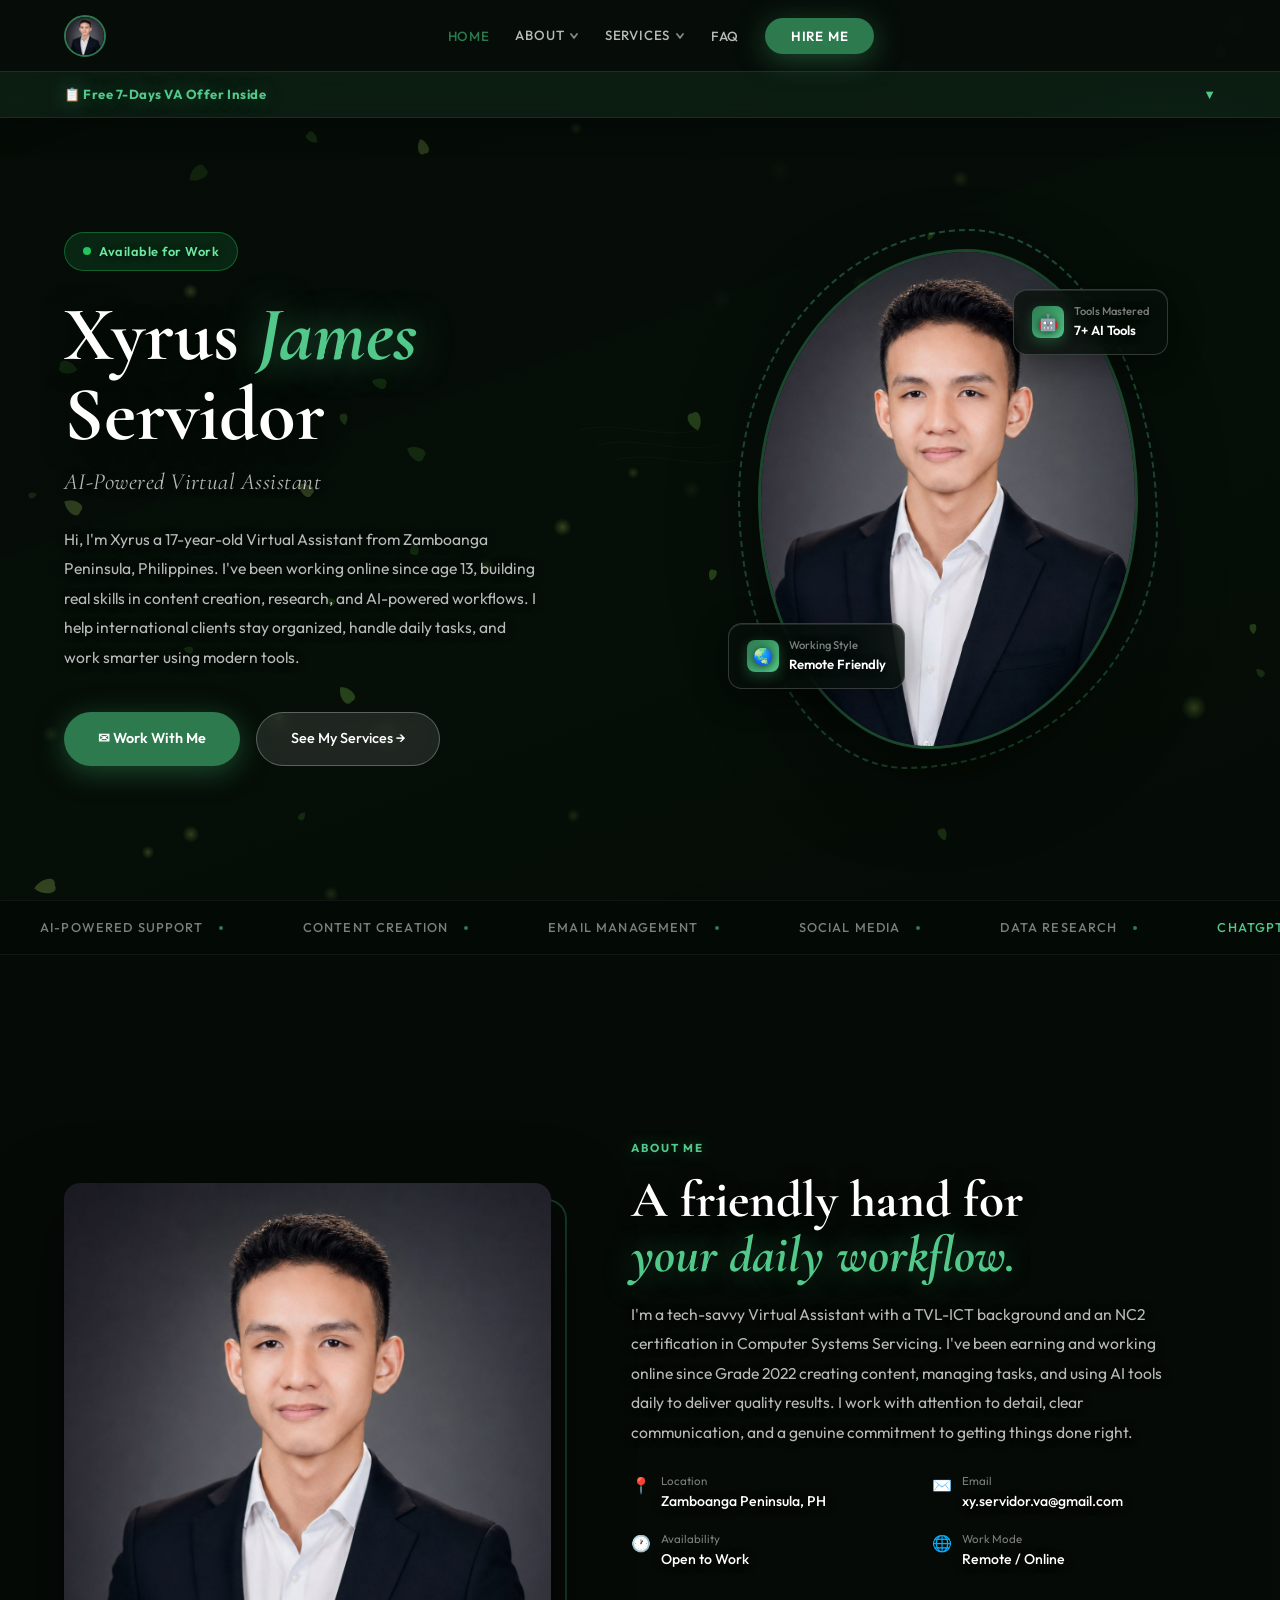
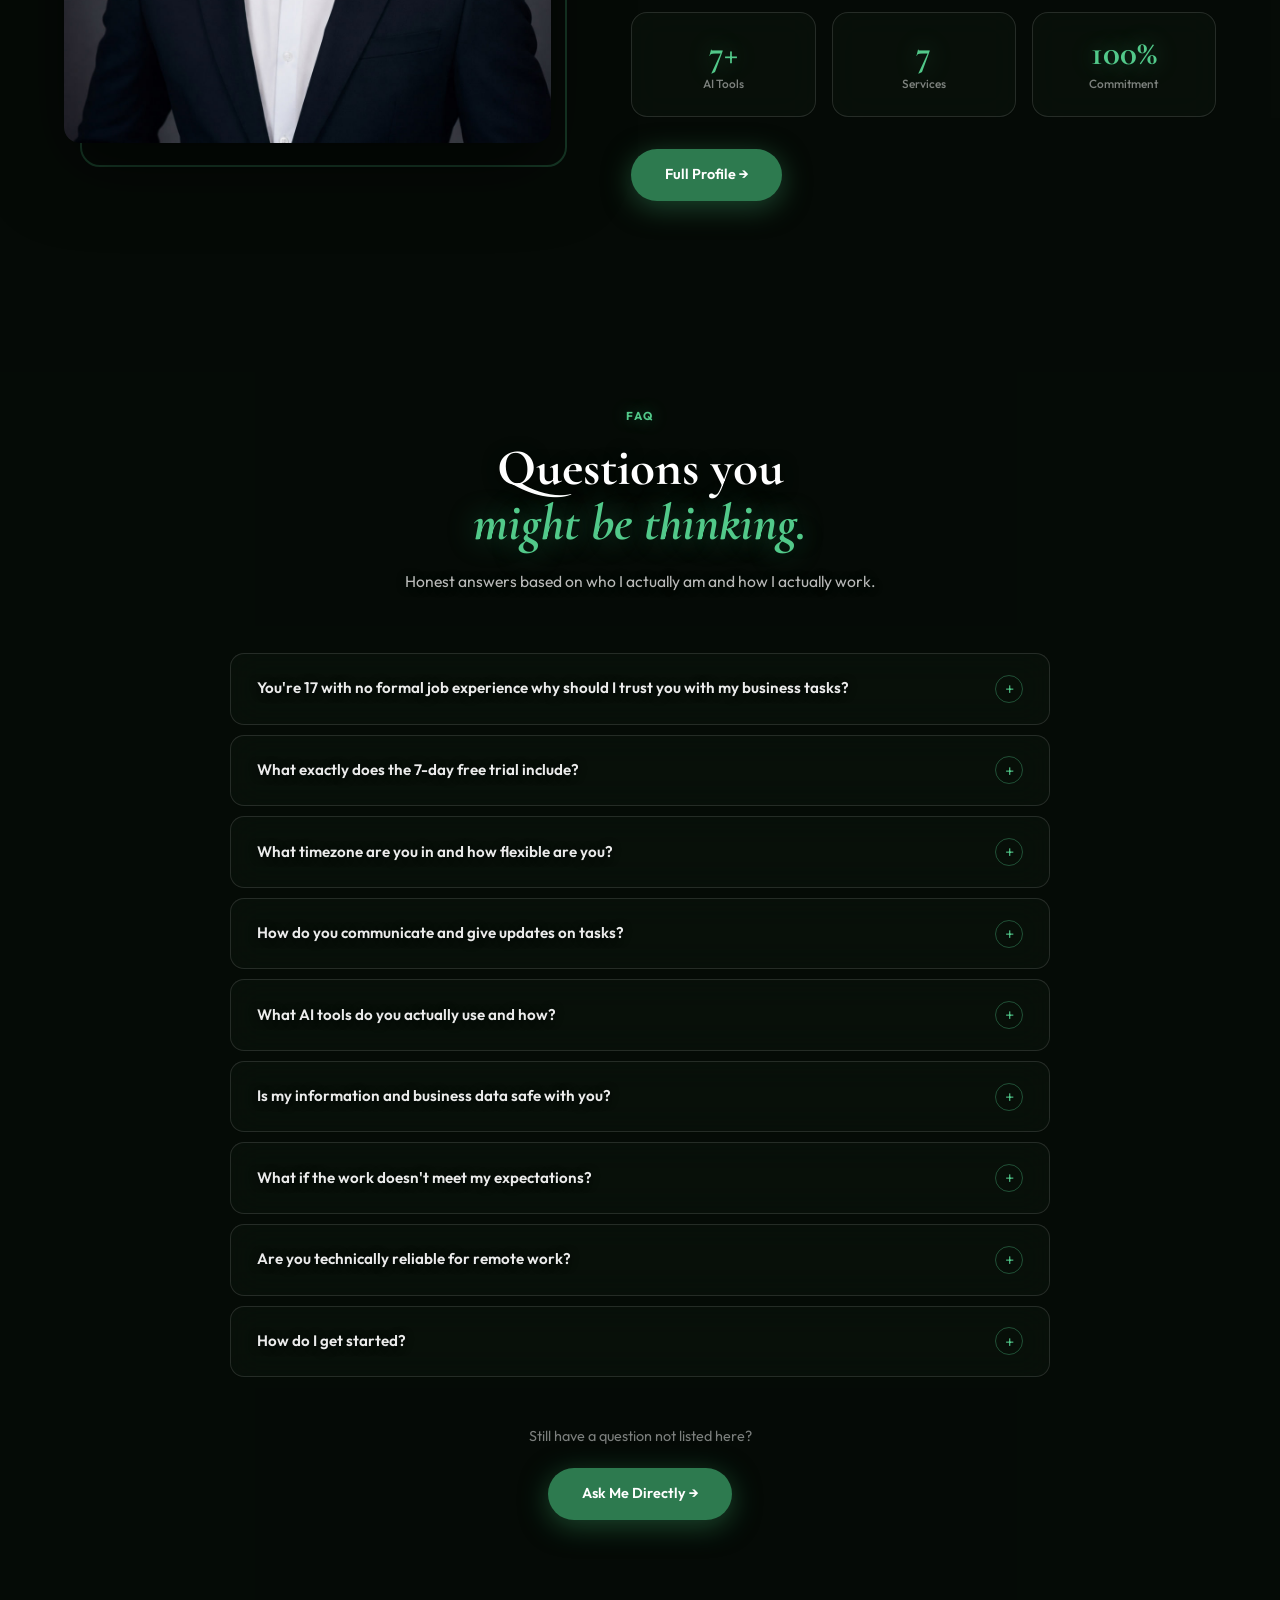
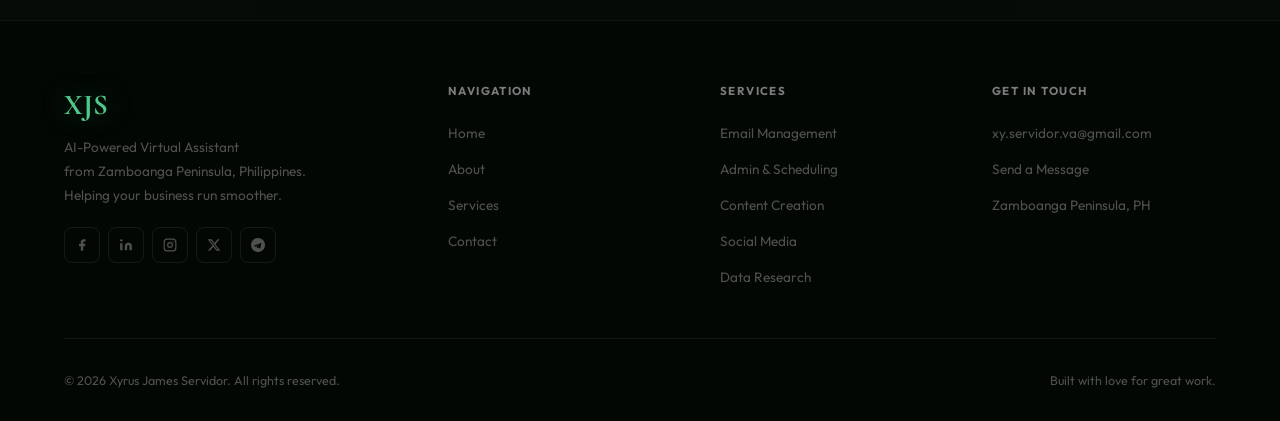
==== index.html @ 9715629e "Add files via upload" ====
<!DOCTYPE html>
<html lang="en">
<head>
  <meta charset="UTF-8">
  <meta name="viewport" content="width=device-width, initial-scale=1.0">
  <title>Xyrus James Servidor</title>
  <link rel="preconnect" href="https://fonts.googleapis.com">
  <link rel="preconnect" href="https://fonts.gstatic.com" crossorigin>
  <link href="https://fonts.googleapis.com/css2?family=Cormorant+Garamond:ital,wght@0,300;0,400;0,500;0,600;0,700;1,300;1,400;1,600&family=Outfit:wght@300;400;500;600&display=swap" rel="stylesheet">
  <link rel="stylesheet" href="style.css">
</head>
<body>

<canvas id="forest-canvas"></canvas>
<div id="cursor-dot"></div>
<div id="cursor-ring"></div>

<!-- TOAST -->
<div id="toast">✅ Opening Gmail, your message is ready to send!</div>

<!-- BACK TO TOP -->
<button id="back-top" onclick="window.scrollTo({top:0,behavior:'smooth'})">↑</button>

<!-- FLOATING RESUME -->
<a id="resume-float" href="Xyrus_James_Servidor_Resume.pdf" download title="Download My Resume">
  <svg width="16" height="16" viewBox="0 0 24 24" fill="none" stroke="currentColor"
       stroke-width="2.2" stroke-linecap="round" stroke-linejoin="round">
    <path d="M21 15v4a2 2 0 01-2 2H5a2 2 0 01-2-2v-4"/>
    <polyline points="7 10 12 15 17 10"/>
    <line x1="12" y1="15" x2="12" y2="3"/>
  </svg>
  <span class="resume-label">Resume</span>
</a>

<!-- NAV -->
<nav id="nav">
  <!-- Logo -->
  <a href="#hero" class="nav-logo">
    <img src="xyrusprof.jpg" alt="Xyrus">
  </a>

  <ul class="nav-links">
    <li><a href="#hero">Home</a></li>

    <!-- About dropdown -->
    <li class="nav-item-drop">
      <a href="#about" class="nav-drop-toggle">
        About
        <svg class="drop-arrow" width="10" height="10" viewBox="0 0 10 10">
          <polyline points="2,3 5,7 8,3" fill="none" stroke="currentColor" stroke-width="1.8" stroke-linecap="round" stroke-linejoin="round"/>
        </svg>
      </a>
      <div class="nav-dropdown">
        <a href="about.html"      class="drop-item"><span class="drop-icon">👤</span>About Me</a>
        <a href="about.html#background" class="drop-item"><span class="drop-icon">🌱</span>Background</a>
        <a href="about.html#skills"     class="drop-item"><span class="drop-icon">⚡</span>Skills</a>
        <a href="about.html#resume-download"     class="drop-item"><span class="drop-icon">📄</span>Resume</a>
      </div>
    </li>

    <!-- Services dropdown -->
    <li class="nav-item-drop">
      <a href="#services" class="nav-drop-toggle">
        Services
        <svg class="drop-arrow" width="10" height="10" viewBox="0 0 10 10">
          <polyline points="2,3 5,7 8,3" fill="none" stroke="currentColor" stroke-width="1.8" stroke-linecap="round" stroke-linejoin="round"/>
        </svg>
      </a>
      <div class="nav-dropdown">
        <a href="Services.html" class="drop-item"><span class="drop-icon">🗂</span>All Services</a>
        <a href="Services.html#tools"  class="drop-item"><span class="drop-icon">🛠️</span>Tools</a>
         <a href="Services.html#process"  class="drop-item"><span class="drop-icon">🔄</span>My Process</a>
      </div>
    </li>

    <li><a href="#faq">FAQ</a></li>
    <li><a href="Contact.html" class="nav-cta">Hire Me</a></li>
  </ul>

  <button class="hamburger" id="hamburger" aria-label="Menu">
    <span></span><span></span><span></span>
  </button>
</nav>

<div class="mobile-nav" id="mobile-nav">
  <a href="#hero"       onclick="closeMob()">Home</a>
  <div class="mob-group-label">About</div>
  <a href="About.html"      onclick="closeMob()" class="mob-sub">About Me</a>
  <a href="About.html#background" onclick="closeMob()" class="mob-sub">Background</a>
  <a href="About.html#skills"     onclick="closeMob()" class="mob-sub">Skills</a>
  <a href="about.html#resume-download" onclick="closeMob()" class="mob-sub">📄 Resume</a>
  <div class="mob-group-label">Services</div>
  <a href="Services.html"   onclick="closeMob()" class="mob-sub">All Services</a>
  <a href="Services.html#tools"      onclick="closeMob()" class="mob-sub">Tools</a>
  <a href="Services.html#process"    onclick="closeMob()" class="mob-sub">My Process</a>
  <a href="#faq"        onclick="closeMob()">FAQ</a>
  <a href="Contact.html" class="nav-cta-m" onclick="closeMob()">Hire Me</a>
</div>

<!-- AIDA BANNER -->
<div id="aida-banner">
  <div class="aida-toggle-bar" onclick="toggleAida()">
    <span class="aida-toggle-label">📋 Free 7-Days VA Offer Inside</span>
    <span class="aida-toggle-icon" id="aida-icon">▼</span>
  </div>
  <div class="aida-inner" id="aida-content">
    <div class="aida-content-inner">
      <h2 class="aida-headline">
        I Know Your Time Is Limited<br>So Let Me Get Straight To The Point.
      </h2>
      <p class="aida-interest">
        My name is <strong style="color:#fff;">Xyrus James Servidor</strong> a Virtual Assistant
        from the Philippines specializing in AI-powered support, content creation, email management,
        and administrative assistance. I help businesses stay organized, save time, and handle
        daily tasks with focused attention, clear communication, and dependable execution.
      </p>
      <div class="aida-highlight">
        I'm Not Here To Take Your Money.<br>I'm Here To Earn Your Trust First.
      </div>
      <p class="aida-desire">
        To make things risk-free, I offer a
        <strong style="color:var(--accent-light);">7-day trial period</strong>
        3 hours daily, completely free so you can evaluate my work firsthand
        before making any commitment.
      </p>
 
      <p class="aida-desire">
        If you need someone dependable to support your business and help lighten
        your workload, I'm ready to get started.
      </p>
      <div class="aida-action">
        <a href="contact.html" class="btn-primary" onclick="closeAida()">Let's Talk</a>
      </div>
    </div>
  </div>
</div>

<!-- HERO -->
<section id="hero">
  <div class="hero-left reveal">
    <div class="available-pill">Available for Work</div>
    <h1 class="hero-name">Xyrus <em>James</em><br>Servidor</h1>
    <p class="hero-subtitle">AI-Powered Virtual Assistant</p>
    <p class="hero-desc">
      Hi, I'm Xyrus a 17-year-old Virtual Assistant from Zamboanga Peninsula,
      Philippines. I've been working online since age 13, building real skills in
      content creation, research, and AI-powered workflows. I help international
      clients stay organized, handle daily tasks, and work smarter using modern tools.
    </p>
    <div class="hero-btns">
      <a href="contact.html" class="btn-primary">✉ Work With Me</a>
      <a href="services.html" class="btn-secondary">See My Services →</a>
    </div>
  </div>
  <div class="hero-right reveal">
    <div class="photo-frame-wrap">
      <div class="spin-ring"></div>
      <div class="photo-frame">
        <img src="xyrusprof.jpg" alt="Xyrus James Servidor"
             onerror="this.style.background='linear-gradient(135deg,#f0e8dc,#d4c4b0)'">
      </div>
      <div class="float-card">
        <div class="float-card-icon">🤖</div>
        <div>
          <div style="font-size:.7rem;color:var(--text-muted);font-weight:500">Tools Mastered</div>
          <div>7+ AI Tools</div>
        </div>
      </div>
      <div class="float-card">
        <div class="float-card-icon">🌏</div>
        <div>
          <div style="font-size:.7rem;color:var(--text-muted);font-weight:500">Working Style</div>
          <div>Remote Friendly</div>
        </div>
      </div>
    </div>
  </div>
</section>

<!-- MARQUEE -->
<div class="marquee-strip">
  <div class="marquee-track" id="marquee-track">
    <div class="marquee-item">AI-Powered Support<span class="dot"></span></div>
    <div class="marquee-item">Content Creation<span class="dot"></span></div>
    <div class="marquee-item">Email Management<span class="dot"></span></div>
    <div class="marquee-item">Social Media<span class="dot"></span></div>
    <div class="marquee-item">Data Research<span class="dot"></span></div>
    <div class="marquee-item accent"><span class="accent">ChatGPT</span><span class="dot"></span></div>
    <div class="marquee-item accent"><span class="accent">Canva</span><span class="dot"></span></div>
    <div class="marquee-item accent"><span class="accent">Gemini</span><span class="dot"></span></div>
    <div class="marquee-item accent"><span class="accent">Claude</span><span class="dot"></span></div>
    <div class="marquee-item accent"><span class="accent">Perplexity</span><span class="dot"></span></div>
    <div class="marquee-item">Virtual Assistant<span class="dot"></span></div>
    <div class="marquee-item">Zamboanga Peninsula<span class="dot"></span></div>
    <div class="marquee-item">AI-Powered Support<span class="dot"></span></div>
    <div class="marquee-item">Content Creation<span class="dot"></span></div>
    <div class="marquee-item">Email Management<span class="dot"></span></div>
    <div class="marquee-item">Social Media<span class="dot"></span></div>
    <div class="marquee-item">Data Research<span class="dot"></span></div>
    <div class="marquee-item accent"><span class="accent">ChatGPT</span><span class="dot"></span></div>
    <div class="marquee-item accent"><span class="accent">Canva</span><span class="dot"></span></div>
    <div class="marquee-item accent"><span class="accent">Gemini</span><span class="dot"></span></div>
    <div class="marquee-item accent"><span class="accent">Claude</span><span class="dot"></span></div>
    <div class="marquee-item accent"><span class="accent">Perplexity</span><span class="dot"></span></div>
    <div class="marquee-item">Virtual Assistant<span class="dot"></span></div>
    <div class="marquee-item">Zamboanga Peninsula<span class="dot"></span></div>
  </div>
</div>

<!-- ABOUT -->
<section id="about">
  <div class="about-grid">
    <div class="about-photo-card reveal">
      <img src="xyrusprof.jpg" alt="Xyrus James Servidor"
           onerror="this.style.background='linear-gradient(135deg,#f0e8dc,#d4c4b0)'">
    </div>
    <div class="reveal">
      <div class="section-tag">About Me</div>
      <h2 class="section-title">A friendly hand for<br><em>your daily workflow.</em></h2>
      <p class="section-desc" style="margin-bottom:1.5rem">
        I'm a tech-savvy Virtual Assistant with a TVL-ICT background and an NC2
        certification in Computer Systems Servicing. I've been earning and working
        online since Grade 2022 creating content, managing tasks, and using AI tools
        daily to deliver quality results. I work with attention to detail, clear
        communication, and a genuine commitment to getting things done right.
      </p>
      <div class="about-details">
        <div class="detail-item">
          <span class="detail-icon">📍</span>
          <div><span class="detail-label">Location</span><span class="detail-value">Zamboanga Peninsula, PH</span></div>
        </div>
        <div class="detail-item">
          <span class="detail-icon">✉️</span>
          <div><span class="detail-label">Email</span><span class="detail-value">xy.servidor.va@gmail.com</span></div>
        </div>
        <div class="detail-item">
          <span class="detail-icon">🕐</span>
          <div><span class="detail-label">Availability</span><span class="detail-value">Open to Work</span></div>
        </div>
        <div class="detail-item">
          <span class="detail-icon">🌐</span>
          <div><span class="detail-label">Work Mode</span><span class="detail-value">Remote / Online</span></div>
        </div>
      </div>
      <div class="about-stats">
        <div class="stat-card"><div class="stat-num">7+</div><div class="stat-label">AI Tools</div></div>
        <div class="stat-card"><div class="stat-num">7</div><div class="stat-label">Services</div></div>
        <div class="stat-card"><div class="stat-num">100%</div><div class="stat-label">Commitment</div></div>
      </div>
      <div style="margin-top:2rem">
        <a href="about.html" class="btn-primary">Full Profile →</a>
      </div>
    </div>
  </div>
</section>

<!-- FAQ -->
<section id="faq">
  <div style="text-align:center;margin-bottom:3.5rem">
    <div class="section-tag reveal" style="justify-content:center">FAQ</div>
    <h2 class="section-title reveal">Questions you<br><em>might be thinking.</em></h2>
    <p class="section-desc reveal" style="margin:0 auto;text-align:center">
      Honest answers based on who I actually am and how I actually work.
    </p>
  </div>
  <div class="faq-grid">
 
    <div class="faq-item reveal">
      <button class="faq-q" onclick="toggleFaq(this)">
        <span>You're 17 with no formal job experience why should I trust you with my business tasks?</span>
        <span class="faq-icon">+</span>
      </button>
      <div class="faq-a"><p>Fair question. I've been working online since I was 13, earning real money through NFT gaming and completing freelance content and design tasks on DaoLabs in 2022. I built this entire portfolio website from scratch, passed the TESDA NC2 Computer Systems Servicing assessment as the only qualifier out of 27, and led research projects every year from Grade 7 through 12. Age doesn't define capability results do. That's why I offer 7 free trial days so you can judge the work yourself before committing to anything.</p></div>
    </div>
 
    <div class="faq-item reveal">
      <button class="faq-q" onclick="toggleFaq(this)">
        <span>What exactly does the 7-day free trial include?</span>
        <span class="faq-icon">+</span>
      </button>
      <div class="faq-a"><p>3 hours of real work per day for 7 days completely free, no contracts, no payment required. You give me actual tasks from your list and I handle them properly. It's not a demo or a simulation it's real output you can use. My goal is simple: let the work speak before asking for anything in return.</p></div>
    </div>
 
    <div class="faq-item reveal">
      <button class="faq-q" onclick="toggleFaq(this)">
        <span>What timezone are you in and how flexible are you?</span>
        <span class="faq-icon">+</span>
      </button>
      <div class="faq-a"><p>I'm based in the Philippines (PHT, UTC+8) but I'm fully flexible with my schedule. I'm open to working with US, UK, Australian, and other international clients regardless of timezone. I plan my day every night and wake up with a clear schedule so adjusting my hours to overlap with yours is not a problem at all.</p></div>
    </div>
 
    <div class="faq-item reveal">
      <button class="faq-q" onclick="toggleFaq(this)">
        <span>How do you communicate and give updates on tasks?</span>
        <span class="faq-icon">+</span>
      </button>
      <div class="faq-a"><p>Whatever platform works best for you Telegram, Gmail, Slack, Discord, or anything else you prefer. I adapt to your workflow, not the other way around. I give clear task updates so you're never left wondering where things stand, and I always respond within 24 hours maximum usually much faster.</p></div>
    </div>
 
    <div class="faq-item reveal">
      <button class="faq-q" onclick="toggleFaq(this)">
        <span>What AI tools do you actually use and how?</span>
        <span class="faq-icon">+</span>
      </button>
      <div class="faq-a"><p>I use Claude, ChatGPT, Gemini, and Perplexity AI every single day not just occasionally. I use them to research faster, write better content, organize information, and improve the quality of everything I deliver. I've been self-teaching AI workflows since 2024 and I even used ChatGPT to help me build a working QR code attendance system for my research project when I didn't know how to code. I use AI as a tool to work smarter every output still goes through my own judgment before it reaches you.</p></div>
    </div>
 
    <div class="faq-item reveal">
      <button class="faq-q" onclick="toggleFaq(this)">
        <span>Is my information and business data safe with you?</span>
        <span class="faq-icon">+</span>
      </button>
      <div class="faq-a"><p>Absolutely. Everything you share with me stays strictly between us. I treat client information with the same seriousness I'd want for my own. I'm happy to sign a simple NDA if that gives you peace of mind just let me know and I'll arrange it before we start.</p></div>
    </div>
 
    <div class="faq-item reveal">
      <button class="faq-q" onclick="toggleFaq(this)">
        <span>What if the work doesn't meet my expectations?</span>
        <span class="faq-icon">+</span>
      </button>
      <div class="faq-a"><p>Tell me directly and I'll fix it no excuses, no defensiveness. I was a research leader and group leader in my Senior High School year precisely because I know how to take feedback and turn it into better output. Revisions during the free trial period are always included. Your honest feedback is how I improve and that's something I genuinely welcome.</p></div>
    </div>
 
    <div class="faq-item reveal">
      <button class="faq-q" onclick="toggleFaq(this)">
        <span>Are you technically reliable for remote work?</span>
        <span class="faq-icon">+</span>
      </button>
      <div class="faq-a"><p>Yes, I have a stable fiber internet connection with a Globe mobile data hotspot as backup, a UPS unit to keep my desktop running during power interruptions, and a full remote work setup with headset and webcam. I have an NC2 certification in Computer Systems Servicing so I understand my own equipment and can troubleshoot issues independently without downtime affecting your tasks.</p></div>
    </div>
 
    <div class="faq-item reveal">
      <button class="faq-q" onclick="toggleFaq(this)">
        <span>How do I get started?</span>
        <span class="faq-icon">+</span>
      </button>
      <div class="faq-a"><p>Fill out the <a href="contact.html" style="color:var(--accent-bright)">contact form</a> or message me directly on Telegram or Gmail. Tell me what tasks you need help with and I'll respond within 24 hours. We'll have a quick discovery call to align on your needs, and then we can start the 7-day free trial right away no paperwork, no payment, no pressure.</p></div>
    </div>
 
  </div>
  <div style="text-align:center;margin-top:3rem" class="reveal">
    <p style="color:var(--text-muted);font-size:.9rem;margin-bottom:1.2rem">Still have a question not listed here?</p>
    <a href="contact.html" class="btn-primary">Ask Me Directly →</a>
  </div>
</section>

<!-- FOOTER -->
<footer>
  <div class="footer-grid">
    <div>
      <div class="footer-brand-name">XJS</div>
      <p class="footer-tagline">AI-Powered Virtual Assistant<br>from Zamboanga Peninsula, Philippines.<br>Helping your business run smoother.</p>
      <div class="footer-socials" style="margin-top:1.2rem">
        <a href="https://www.facebook.com/ne0xyrus" target="_blank" class="footer-social">
          <svg width="14" height="14" viewBox="0 0 24 24" fill="currentColor"><path d="M18 2h-3a5 5 0 00-5 5v3H7v4h3v8h4v-8h3l1-4h-4V7a1 1 0 011-1h3z"/></svg>
        </a>
        <a href="https://www.linkedin.com/in/xyrus-james-servidor-483381267/" target="_blank" class="footer-social">
          <svg width="14" height="14" viewBox="0 0 24 24" fill="currentColor"><path d="M16 8a6 6 0 016 6v7h-4v-7a2 2 0 00-2-2 2 2 0 00-2 2v7h-4v-7a6 6 0 016-6zM2 9h4v12H2z"/><circle cx="4" cy="4" r="2"/></svg>
        </a>
        <a href="https://www.instagram.com/xyruuusssss" target="_blank" class="footer-social">
          <svg width="14" height="14" viewBox="0 0 24 24" fill="none" stroke="currentColor" stroke-width="2"><rect x="2" y="2" width="20" height="20" rx="5"/><circle cx="12" cy="12" r="4"/><circle cx="17.5" cy="6.5" r="1" fill="currentColor" stroke="none"/></svg>
        </a>
        <a href="https://x.com/neoxyrus7" target="_blank" class="footer-social">
          <svg width="14" height="14" viewBox="0 0 24 24" fill="currentColor"><path d="M18.244 2.25h3.308l-7.227 8.26 8.502 11.24H16.17l-5.214-6.817L4.99 21.75H1.68l7.73-8.835L1.254 2.25H8.08l4.713 6.231zm-1.161 17.52h1.833L7.084 4.126H5.117z"/></svg>
        </a>
        <a href="https://t.me/NEOXYRUS" target="_blank" class="footer-social">
          <svg width="14" height="14" viewBox="0 0 24 24" fill="currentColor"><path d="M12 0C5.373 0 0 5.373 0 12s5.373 12 12 12 12-5.373 12-12S18.627 0 12 0zm5.894 8.221-1.97 9.28c-.145.658-.537.818-1.084.508l-3-2.21-1.447 1.394c-.16.16-.295.295-.605.295l.213-3.053 5.56-5.023c.242-.213-.054-.333-.373-.12L8.32 14.801l-2.96-.924c-.643-.204-.657-.643.136-.953l11.57-4.461c.537-.194 1.006.131.828.758z"/></svg>
        </a>
      </div>
    </div>
    <div class="footer-col">
      <h4>Navigation</h4>
      <ul>
        <li><a href="index.html">Home</a></li>
        <li><a href="about.html">About</a></li>
        <li><a href="services.html">Services</a></li>
        <li><a href="contact.html">Contact</a></li>
      </ul>
    </div>
    <div class="footer-col">
      <h4>Services</h4>
      <ul>
        <li><a href="services.html">Email Management</a></li>
        <li><a href="services.html">Admin & Scheduling</a></li>
        <li><a href="services.html">Content Creation</a></li>
        <li><a href="services.html">Social Media</a></li>
        <li><a href="services.html">Data Research</a></li>
      </ul>
    </div>
    <div class="footer-col">
      <h4>Get in Touch</h4>
      <ul>
        <li><a href="mailto:xy.servidor.va@gmail.com">xy.servidor.va@gmail.com</a></li>
        <li><a href="contact.html">Send a Message</a></li>
        <li><a href="about.html">Zamboanga Peninsula, PH</a></li>
      </ul>
    </div>
  </div>
  <div class="footer-bottom">
    <span>© 2026 Xyrus James Servidor. All rights reserved.</span>
    <span>Built with love for great work.</span>
  </div>
</footer>

<script src="js.js"></script>
</body>
</html>
---- style.css ----
/* ===== RESET & ROOT ===== */
*, *::before, *::after { margin: 0; padding: 0; box-sizing: border-box; }

:root {
  /* NEW THEME: Nature-matched dark with emerald & gold accents */
  --accent:        #2d7a4f;       /* deep forest green */
  --accent-light:  #3fa06a;       /* mid green */
  --accent-bright: #52c98a;       /* bright mint for glow */
  --accent-gold:   #c8a84b;       /* warm gold — nature highlight */
  --accent-dark:   #1d5435;       /* dark forest */

  --dark:    #0b0f0c;
  --dark-2:  #111714;
  --dark-3:  #192118;

  --serif: 'Cormorant Garamond', serif;
  --sans:  'Outfit', sans-serif;

  --nav-h:  72px;
  --aida-h: 46px;

  /* Glass layers */
  --glass-nav:    rgba(8, 14, 10, 0.82);
  --glass-card:   rgba(10, 18, 12, 0.72);
  --glass-card-h: rgba(14, 26, 16, 0.85);
  --glass-form:   rgba(6, 12, 8,  0.80);
  --glass-border: rgba(255,255,255,0.12);
  --glass-border-h: rgba(82,201,138,0.35);

  /* Text */
  --text-white:  #ffffff;
  --text-bright: rgba(255,255,255,0.92);
  --text-soft:   rgba(255,255,255,0.72);
  --text-muted:  rgba(255,255,255,0.48);
  --text-dim:    rgba(255,255,255,0.30);

  /* Shadows */
  --sh-text:    0 2px 16px rgba(0,0,0,0.85);
  --sh-text-sm: 0 1px 8px  rgba(0,0,0,0.70);
  --sh-card:    0 8px 48px rgba(0,0,0,0.55);
  --sh-card-h:  0 20px 64px rgba(0,0,0,0.70);
  --sh-btn:     0 6px 28px rgba(45,122,79,0.55);
  --sh-btn-h:   0 12px 40px rgba(45,122,79,0.75);

  /* Easing */
  --ease: cubic-bezier(0.25,0.46,0.45,0.94);
  --ease-spring: cubic-bezier(0.34,1.56,0.64,1);
  --ease-out: cubic-bezier(0.16,1,0.3,1);
}

/* ===== BASE ===== */
html { scroll-behavior: smooth; cursor: none; }
body {
  font-family: var(--sans);
  background: var(--dark);
  color: var(--text-white);
  line-height: 1.65;
  overflow-x: hidden;
  padding: 0 !important;
}
::selection { background: var(--accent); color: #fff; }

/* ===== SCROLLBAR ===== */
::-webkit-scrollbar { width: 4px; }
::-webkit-scrollbar-track { background: var(--dark-2); }
::-webkit-scrollbar-thumb { background: var(--accent); border-radius: 4px; }

/* ===== CURSOR ===== */
#cursor-dot {
  position: fixed; top:0; left:0; z-index:99999; pointer-events:none;
  width:8px; height:8px; border-radius:50%;
  background: var(--accent-bright);
  transform: translate(-50%,-50%);
  transition: width .15s, height .15s;
  will-change: transform;
}
#cursor-ring {
  position:fixed; top:0; left:0; z-index:99998; pointer-events:none;
  width:36px; height:36px; border-radius:50%;
  border: 1.5px solid var(--accent-bright);
  transform: translate(-50%,-50%);
  transition: width .3s var(--ease), height .3s var(--ease), opacity .3s;
  opacity: 0.6; will-change: transform;
}
body.cursor-hover #cursor-dot  { width:14px; height:14px; }
body.cursor-hover #cursor-ring { width:54px; height:54px; opacity:1; }
body.cursor-click #cursor-ring { width:22px; height:22px; opacity:1; }

/* ===== FOREST CANVAS ===== */
#forest-canvas {
  position: fixed;
  top: 0; left: 0;
  width: 100%; height: 100%;
  z-index: 0;
  pointer-events: none;
  display: block;
  will-change: transform;
}

/* ===== NAV ===== */
nav {
  position:fixed; top:0; left:0; right:0; z-index:1000;
  height: var(--nav-h);
  display:flex; align-items:center; padding:0 5%;
  background: var(--glass-nav);
  backdrop-filter: blur(24px) saturate(1.6);
  -webkit-backdrop-filter: blur(24px) saturate(1.6);
  border-bottom: 1px solid var(--glass-border);
  transition: box-shadow .4s var(--ease), background .4s var(--ease);
}
nav.scrolled {
  background: rgba(6,10,7,0.92);
  box-shadow: 0 2px 40px rgba(0,0,0,0.6);
}

.nav-logo img {
  width:42px; height:42px; border-radius:50%;
  object-fit:cover;
  object-position: 50% 25%;
  border: 2px solid var(--accent);
  display:block;
  transition: transform .3s var(--ease-spring), box-shadow .3s;
}
.nav-logo img:hover {
  transform: scale(1.08);
  box-shadow: 0 0 0 4px rgba(45,122,79,0.30);
}

.nav-links {
  display:flex; align-items:center; gap:1.6rem;
  list-style:none; margin:0 auto;
}
.nav-links a {
  font-family: var(--sans);
  font-size:.83rem; font-weight:500;
  color: var(--text-soft);
  text-decoration:none; letter-spacing:.06em; text-transform:uppercase;
  position:relative;
  transition: color .2s;
}
.nav-links a::after {
  content:''; position:absolute; bottom:-4px; left:0; right:100%;
  height:1.5px; background: var(--accent-bright);
  transition: right .35s var(--ease);
  border-radius:2px;
}
.nav-links a:hover { color: #fff; }
.nav-links a:hover::after { right:0; }

.nav-cta {
  padding: 10px 26px !important;
  background: var(--accent) !important;
  color: #fff !important;
  border-radius: 50px;
  font-weight: 600 !important; letter-spacing:.04em;
  transition: background .2s, transform .25s var(--ease-spring), box-shadow .25s !important;
  box-shadow: var(--sh-btn);
}
.nav-cta::after { display:none !important; }
.nav-cta:hover {
  background: var(--accent-light) !important;
  transform: translateY(-2px) !important;
  box-shadow: var(--sh-btn-h) !important;
}

/* Hamburger */
.hamburger {
  display:none; flex-direction:column; gap:5px;
  background:none; border:none; cursor:none; padding:8px;
}
.hamburger span {
  display:block; width:24px; height:2px;
  background: #fff; border-radius:2px;
  transition: transform .3s var(--ease), opacity .3s;
}
.hamburger.open span:nth-child(1) { transform: translateY(7px) rotate(45deg); }
.hamburger.open span:nth-child(2) { opacity:0; }
.hamburger.open span:nth-child(3) { transform: translateY(-7px) rotate(-45deg); }

.mobile-nav {
  display:none; position:fixed; top:var(--nav-h); left:0; right:0;
  background: rgba(6,12,8,0.97);
  backdrop-filter: blur(28px);
  padding:2rem 5%; flex-direction:column; gap:1.5rem; z-index:999;
  border-bottom: 1px solid var(--glass-border);
  transform: translateY(-16px); opacity:0;
  transition: transform .35s var(--ease-out), opacity .35s;
}
.mobile-nav.open { transform: translateY(0); opacity:1; }
.mobile-nav a {
  font-size:1.1rem; color: var(--text-soft);
  text-decoration:none; font-weight:500;
  padding-bottom:1rem; border-bottom:1px solid rgba(255,255,255,0.08);
  transition: color .2s, padding-left .2s;
}
.mobile-nav a:hover { color:#fff; padding-left:6px; }
.mobile-nav .nav-cta-m {
  display:inline-block; padding:14px 28px;
  background: var(--accent); color:#fff;
  border-radius:50px; text-align:center; font-weight:600;
  box-shadow: var(--sh-btn);
}

/* ===== AIDA BANNER ===== */
#aida-banner {
  position:fixed;
  top: 0; left:0; right:0; z-index:998;
  background: rgba(8,16,10,0.90);
  backdrop-filter: blur(20px) saturate(1.4);
  border-bottom: 1px solid rgba(82,201,138,0.18);
  box-shadow: 0 4px 32px rgba(0,0,0,0.45);
  max-height: 100vh; 
  overflow:hidden;
  transition: transform .4s cubic-bezier(0.25,0.46,0.45,0.94);
}
#aida-banner::before {
  content:''; position:absolute; top:-50%; right:-10%;
  width:500px; height:500px;
  background: radial-gradient(circle, rgba(45,122,79,0.12) 0%, transparent 70%);
  border-radius:50%; pointer-events:none;
}

.aida-toggle-bar {
  display:flex; justify-content:space-between; align-items:center;
  padding:12px 5%;
  background: rgba(45,122,79,0.12);
  border-bottom:1px solid rgba(82,201,138,0.12);
  cursor:pointer; gap:12px;
  min-height:46px; max-height:46px; overflow:hidden;
  transition: background .2s;
}
.aida-toggle-bar:hover { background: rgba(45,122,79,0.22); }
.aida-toggle-label {
  font-size:.82rem; font-weight:700;
  color: var(--accent-bright);
  letter-spacing:.04em; flex:1; line-height:1.4;
  text-shadow: 0 0 20px rgba(82,201,138,0.4);
}
.aida-toggle-icon {
  font-size:.8rem; color: var(--accent-bright);
  transition: transform .35s var(--ease); flex-shrink:0;
}
.aida-toggle-icon.open { transform: rotate(180deg); }

.aida-inner {
  max-height:0; overflow-y:auto; overflow-x:hidden;
  opacity:0; padding:0 5%;
  transition: max-height .55s var(--ease), opacity .4s var(--ease), padding .4s var(--ease);
}
.aida-inner.open { max-height:85vh; padding:30px 5%; opacity:1; }
.aida-content-inner { max-width:680px; margin:0 auto; text-align:center; padding-bottom:20px; }

.aida-headline {
  font-family: var(--serif);
  font-size: clamp(1.5rem,3.5vw,2.6rem);
  font-weight:700; line-height:1.2; color:#fff;
  text-shadow: var(--sh-text);
  margin-bottom:1.2rem; margin-top:1rem;
}
.aida-interest {
  font-size: clamp(.85rem,2vw,1rem);
  color: var(--text-soft); line-height:1.85; margin-bottom:1rem;
  text-shadow: var(--sh-text-sm);
}
.aida-highlight {
  font-family: var(--serif);
  font-size: clamp(1.2rem,2.5vw,2rem);
  font-weight:700; color: var(--accent-bright);
  text-shadow: 0 0 30px rgba(82,201,138,0.5);
  margin:1.2rem auto; line-height:1.3;
}
.aida-desire {
  font-size: clamp(.85rem,2vw,1rem);
  color: var(--text-bright); line-height:1.85; margin-bottom:1rem;
  text-shadow: var(--sh-text-sm);
}
.aida-action { display:flex; flex-direction:column; align-items:center; gap:.8rem; margin-top:1.5rem; }
.aida-note { font-size:.78rem; color: var(--text-muted); line-height:1.6; }
.aida-inner::-webkit-scrollbar { width:3px; }
.aida-inner::-webkit-scrollbar-thumb { background: var(--accent); border-radius:2px; }

/* ===== SECTION FOUNDATION ===== */
section {
  padding: 100px 5%;
  position:relative; z-index:1;
  /* nature background - fixed parallax */
  background: transparent !important;
}

/* Strong per-section overlays so text is always readable */
#hero::before,
#about::before,
#services::before,
#tools::before,
#process::before,
#testimonials::before,
#contact::before {
  content:''; position:absolute; inset:0; z-index:0; pointer-events:none;
}
#hero::before       { background: linear-gradient(160deg, rgba(4,10,6,0.78) 0%, rgba(6,14,8,0.65) 60%, rgba(4,10,6,0.72) 100%); }
#about::before      { background: rgba(4,10,6,0.76); }
#services::before   { background: rgba(3,8,5,0.78); }
#tools::before      { background: rgba(4,10,6,0.80); }
#process::before    { background: rgba(3,8,5,0.75); }
#testimonials::before { background: rgba(4,10,6,0.78); }
#contact::before    { background: rgba(3,8,5,0.80); }

/* All children above overlay */
#hero > *, #about > *, #services > *,
#tools > *, #process > *, #testimonials > *,
#contact > * { position:relative; z-index:1; }

/* ===== COMMON LABELS ===== */
.section-tag {
  display:inline-flex; align-items:center; gap:8px;
  font-size:.72rem; font-weight:700; letter-spacing:.16em; text-transform:uppercase;
  color: var(--accent-bright);
  text-shadow: 0 0 16px rgba(82,201,138,0.45);
  margin-bottom:1rem;
}
.section-tag::before { display:none; }

.section-title {
  font-family: var(--serif);
  font-size: clamp(2.2rem,4vw,3.6rem);
  font-weight:700; line-height:1.08;
  color: #fff;
  text-shadow: var(--sh-text);
  margin-bottom:1rem;
}
.section-title em { font-style:italic; color: var(--accent-bright); text-shadow: 0 0 30px rgba(82,201,138,0.4); }

.section-desc {
  font-size:.98rem; color: var(--text-soft);
  text-shadow: var(--sh-text-sm);
  line-height:1.88; max-width:560px; margin-bottom:3.5rem;
}

/* ===== BUTTONS ===== */
.btn-primary {
  padding:14px 34px;
  background: var(--accent); color:#fff;
  border:none; border-radius:50px;
  font-family: var(--sans); font-size:.9rem; font-weight:600;
  cursor:none; text-decoration:none;
  display:inline-flex; align-items:center; gap:8px;
  box-shadow: var(--sh-btn);
  transition: background .2s, transform .3s var(--ease-spring), box-shadow .3s;
}
.btn-primary:hover {
  background: var(--accent-light);
  transform: translateY(-3px);
  box-shadow: var(--sh-btn-h);
}

.btn-secondary {
  padding:14px 34px;
  background: rgba(255,255,255,0.10);
  color: #fff;
  border: 1.5px solid rgba(255,255,255,0.28);
  border-radius:50px;
  font-family: var(--sans); font-size:.9rem; font-weight:500;
  cursor:none; text-decoration:none;
  display:inline-flex; align-items:center; gap:8px;
  backdrop-filter: blur(8px);
  transition: border-color .2s, background .2s, transform .3s var(--ease-spring);
}
.btn-secondary:hover {
  border-color: var(--accent-bright);
  background: rgba(82,201,138,0.14);
  transform: translateY(-3px);
}

/* ===== HERO ===== */
#hero {
  min-height:100vh;
  padding: calc(var(--nav-h) + var(--aida-h) + 60px) 5% 80px;
  display:grid; grid-template-columns:1fr 1fr;
  align-items:center; gap:5rem;
}
.hero-left { max-width:560px; }

.available-pill {
  display:inline-flex; align-items:center; gap:8px;
  padding:8px 18px; border-radius:50px;
  background: rgba(34,197,94,0.14);
  border: 1px solid rgba(34,197,94,0.38);
  backdrop-filter: blur(8px);
  font-size:.8rem; font-weight:600; color:#6ee7a0;
  text-shadow: 0 1px 6px rgba(0,0,0,0.5);
  letter-spacing:.04em; margin-bottom:1.5rem;
  transition: transform .3s var(--ease-spring);
}
.available-pill::before {
  content:''; width:8px; height:8px; border-radius:50%;
  background:#22c55e;
  animation: pulse-green 2s ease-in-out infinite;
}
@keyframes pulse-green {
  0%,100% { opacity:1; transform:scale(1); }
  50%      { opacity:.5; transform:scale(1.4); }
}

.hero-name {
  font-family: var(--serif);
  font-size: clamp(3.2rem,6vw,5.8rem);
  font-weight:700; line-height:1.04; color:#fff;
  text-shadow: 0 4px 28px rgba(0,0,0,0.85);
  margin-bottom:.5rem;
}
.hero-name em { font-style:italic; color: var(--accent-bright); text-shadow: 0 0 36px rgba(82,201,138,0.5); }

.hero-subtitle {
  font-family: var(--serif);
  font-size: clamp(1.1rem,2vw,1.45rem);
  font-weight:400; font-style:italic;
  color: var(--text-soft);
  text-shadow: var(--sh-text-sm);
  margin-bottom:1.5rem; letter-spacing:.02em;
}
.hero-desc {
  font-size:.98rem; line-height:1.88;
  color: var(--text-soft);
  text-shadow: var(--sh-text-sm);
  margin-bottom:2.5rem; max-width:480px;
}
.hero-btns { display:flex; gap:1rem; flex-wrap:wrap; }

/* Photo */
.hero-right { display:flex; justify-content:center; align-items:center; }
.photo-frame-wrap { position:relative; width:380px; height:500px; }
.spin-ring {
  position:absolute; inset:-20px;
  border-radius: 55% 45% 60% 40% / 50% 55% 45% 50%;
  border: 2px dashed rgba(82,201,138,0.35);
  animation: spin-slow 20s linear infinite;
}
@keyframes spin-slow { to { transform:rotate(360deg); } }
.photo-frame {
  position:relative; z-index:2;
  width:100%; height:100%;
  border-radius: 55% 45% 55% 45% / 50% 50% 50% 50%;
  overflow:hidden;
  border: 3px solid rgba(82,201,138,0.30);
  box-shadow: 0 30px 80px rgba(0,0,0,0.55), inset 0 0 40px rgba(0,0,0,0.25);
}
.photo-frame img { 
  width:100%; height:100%; 
  object-fit:cover; 
  object-position: 50% 25%;
}

.float-card {
  position:absolute; z-index:3;
  background: rgba(8,16,10,0.80);
  backdrop-filter: blur(18px) saturate(1.4);
  border: 1px solid rgba(255,255,255,0.18);
  border-radius:14px; padding:12px 18px;
  box-shadow: 0 8px 32px rgba(0,0,0,0.40), inset 0 1px 0 rgba(255,255,255,0.10);
  display:flex; align-items:center; gap:10px;
  font-size:.82rem; font-weight:600; color:#fff;
  text-shadow: var(--sh-text-sm);
  animation: float 4s ease-in-out infinite;
  transition: transform .3s var(--ease-spring);
}
.float-card:hover { transform: translateY(-4px) scale(1.04) !important; }
.float-card:nth-child(3) { top:40px; right:-30px; animation-delay:0s; }
.float-card:nth-child(4) { bottom:60px; left:-30px; animation-delay:2s; }
.float-card-icon {
  width:32px; height:32px; border-radius:8px;
  background: linear-gradient(135deg, var(--accent), var(--accent-bright));
  display:flex; align-items:center; justify-content:center; font-size:1rem;
  box-shadow: 0 4px 12px rgba(45,122,79,0.5);
}
@keyframes float {
  0%,100% { transform:translateY(0); }
  50%      { transform:translateY(-8px); }
}

/* ===== MARQUEE ===== */
.marquee-strip {
  position:relative; z-index:2;
  background: rgba(4,10,6,0.94) !important;
  backdrop-filter: blur(12px);
  padding:16px 0; overflow:hidden;
  border-top: 1px solid rgba(255,255,255,0.05);
  border-bottom: 1px solid rgba(255,255,255,0.05);
}
.marquee-track {
  display:flex; gap:0;
  animation: marquee-scroll 28s linear infinite;
  width: max-content;
}
.marquee-item {
  display:flex; align-items:center; gap:1rem;
  padding:0 2.5rem;
  font-size:.8rem; font-weight:500; letter-spacing:.09em; text-transform:uppercase;
  color: var(--text-muted); white-space:nowrap;
}
.marquee-item .dot { width:4px; height:4px; border-radius:50%; background: var(--accent); }
.marquee-item span.accent { color: var(--accent-bright); }
@keyframes marquee-scroll {
  from { transform:translateX(0); }
  to   { transform:translateX(-50%); }
}

/* ===== ABOUT ===== */
.about-grid { display:grid; grid-template-columns:1fr 1.2fr; gap:5rem; align-items:center; }

.about-photo-card { position:relative; }
.about-photo-card::before {
  content:''; position:absolute;
  top:16px; left:16px; right:-16px; bottom:-16px;
  border: 2px solid rgba(82,201,138,0.25);
  border-radius:20px; z-index:0;
  transition: border-color .4s;
}
.about-photo-card:hover::before { border-color: rgba(82,201,138,0.55); }
.about-photo-card img {
  position:relative; z-index:1;
  width:100%; border-radius:16px;
  object-fit:cover;
  object-position: 50% 25%;
  height:560px;
  box-shadow: 0 24px 72px rgba(0,0,0,0.60);
  transition: transform .6s var(--ease);
}
.about-photo-card:hover img { transform:scale(1.02); }

.about-stats { display:grid; grid-template-columns:repeat(3,1fr); gap:1rem; margin-top:2.5rem; }
.stat-card {
  background: var(--glass-card);
  backdrop-filter: blur(16px) saturate(1.3);
  border: 1px solid var(--glass-border);
  border-radius:16px; padding:1.4rem; text-align:center;
  transition: border-color .3s, background .3s, transform .3s var(--ease-spring), box-shadow .3s;
}
.stat-card:hover {
  border-color: var(--glass-border-h);
  background: var(--glass-card-h);
  transform: translateY(-4px);
  box-shadow: 0 12px 36px rgba(45,122,79,0.25);
}
.stat-num {
  font-family: var(--serif); font-size:2.2rem; font-weight:700;
  color: var(--accent-bright);
  text-shadow: 0 0 24px rgba(82,201,138,0.45);
  line-height:1;
}
.stat-label { font-size:.74rem; color: var(--text-muted); font-weight:500; margin-top:4px; }

.about-details { display:grid; grid-template-columns:1fr 1fr; gap:1rem; margin:1.5rem 0; }
.detail-item { display:flex; align-items:flex-start; gap:10px; font-size:.88rem; }
.detail-icon { color: var(--accent-bright); font-size:1rem; margin-top:1px; }
.detail-label { font-size:.72rem; color: var(--text-muted); display:block; }
.detail-value { color:#fff; font-weight:500; text-shadow: var(--sh-text-sm); }

/* ===== SERVICES ===== */
.services-grid { display:grid; grid-template-columns:repeat(3,1fr); gap:1.5rem; }
.service-card {
  background: var(--glass-card);
  backdrop-filter: blur(18px) saturate(1.3);
  border: 1px solid var(--glass-border);
  border-radius:20px; padding:2rem;
  position:relative; overflow:hidden;
  transition: transform .35s var(--ease-spring), box-shadow .35s, background .3s, border-color .3s;
}
.service-card::before {
  content:''; position:absolute; top:0; left:0; right:100%;
  height:2px;
  background: linear-gradient(90deg, var(--accent), var(--accent-bright));
  transition: right .5s var(--ease);
}
.service-card:hover {
  transform: translateY(-7px);
  box-shadow: var(--sh-card-h);
  background: var(--glass-card-h);
  border-color: var(--glass-border-h);
}
.service-card:hover::before { right:0; }

.service-num {
  font-family: var(--serif); font-size:3rem; font-weight:300;
  color: rgba(82,201,138,0.18); line-height:1; margin-bottom:.5rem;
}
.service-icon { font-size:1.8rem; margin-bottom:1rem; display:block; }
.service-title {
  font-family: var(--serif); font-size:1.3rem; font-weight:600;
  color:#fff; text-shadow: var(--sh-text-sm); margin-bottom:.6rem;
}
.service-desc {
  font-size:.88rem; color: var(--text-soft);
  text-shadow: 0 1px 6px rgba(0,0,0,0.5);
  line-height:1.78; margin-bottom:1rem;
}
.service-tags { display:flex; gap:6px; flex-wrap:wrap; }
.service-tag {
  font-size:.72rem; padding:4px 12px; border-radius:20px;
  background: rgba(45,122,79,0.20);
  border: 1px solid rgba(82,201,138,0.28);
  color: var(--accent-bright); font-weight:600; letter-spacing:.04em;
  transition: background .2s;
}
.service-tag:hover { background: rgba(45,122,79,0.40); }

/* ===== AI TOOLS ===== */
#tools { position:relative; overflow:hidden; }
.tools-bg-text {
  position:absolute; top:50%; left:50%;
  transform: translate(-50%,-50%);
  font-family: var(--serif);
  font-size: clamp(6rem,14vw,14rem);
  font-weight:700; letter-spacing:.1em;
  color: rgba(255,255,255,0.022);
  pointer-events:none; white-space:nowrap; user-select:none;
}
.tools-grid { display:grid; grid-template-columns:repeat(2,1fr); gap:1rem; position:relative; z-index:1; }
.tool-card {
  display:flex; align-items:center; gap:1rem;
  padding:1.4rem 1.8rem;
  background: var(--glass-card);
  backdrop-filter: blur(16px) saturate(1.3);
  border: 1px solid var(--glass-border);
  border-radius:14px;
  transition: transform .3s var(--ease-spring), background .3s, border-color .3s, box-shadow .3s;
}
.tool-card:hover {
  transform: translateX(8px);
  background: var(--glass-card-h);
  border-color: var(--glass-border-h);
  box-shadow: 0 0 32px rgba(45,122,79,0.18);
}
.tool-emoji { font-size:1.8rem; flex-shrink:0; }
.tool-info { flex:1; }
.tool-name { font-weight:600; color:#fff; font-size:.95rem; text-shadow: var(--sh-text-sm); }
.tool-cat  { font-size:.78rem; color: var(--text-muted); margin-top:2px; }
.tool-badge {
  font-size:.7rem; padding:4px 10px; border-radius:20px;
  border: 1px solid rgba(82,201,138,0.35);
  color: var(--accent-bright); font-weight:600; letter-spacing:.04em;
  background: rgba(45,122,79,0.12); flex-shrink:0;
}

/* ===== PROCESS ===== */
.process-steps {
  display:grid; grid-template-columns:repeat(4,1fr);
  gap:2rem; position:relative; margin-top:1rem;
}
.process-steps::before {
  content:''; position:absolute; top:32px; left:10%; right:10%;
  height:1px; border-top:2px dashed rgba(82,201,138,0.25); z-index:0;
}
.process-step { text-align:center; position:relative; z-index:1; }
.step-num-wrap {
  width:64px; height:64px; border-radius:50%;
  border: 2px solid rgba(82,201,138,0.30);
  display:flex; align-items:center; justify-content:center;
  margin:0 auto 1.5rem;
  background: rgba(10,18,12,0.70);
  backdrop-filter: blur(10px);
  cursor:default;
  transition: background .3s, border-color .3s, transform .3s var(--ease-spring), box-shadow .3s;
}
.process-step:hover .step-num-wrap {
  background: var(--accent);
  border-color: var(--accent-bright);
  transform: scale(1.10);
  box-shadow: 0 8px 30px rgba(45,122,79,0.50);
}
.step-num {
  font-family: var(--serif); font-size:1.4rem; font-weight:700;
  color: var(--accent-bright);
  transition: color .3s;
}
.process-step:hover .step-num { color:#fff; }
.step-title {
  font-family: var(--serif); font-size:1.2rem; font-weight:600;
  color:#fff; text-shadow: var(--sh-text-sm); margin-bottom:.6rem;
}
.step-desc { font-size:.85rem; color: var(--text-soft); line-height:1.75; text-shadow: 0 1px 6px rgba(0,0,0,0.5); }

/* ===== TESTIMONIALS ===== */
.testimonials-grid { display:grid; grid-template-columns:repeat(3,1fr); gap:1.5rem; }
.testimonial-card {
  background: var(--glass-card);
  backdrop-filter: blur(18px) saturate(1.3);
  border: 1px solid var(--glass-border);
  border-radius:20px; padding:2rem;
  transition: transform .35s var(--ease-spring), box-shadow .35s, background .3s, border-color .3s;
}
.testimonial-card:hover {
  transform: translateY(-7px);
  box-shadow: var(--sh-card-h);
  background: var(--glass-card-h);
  border-color: var(--glass-border-h);
}
.stars { color:#f59e0b; font-size:.85rem; margin-bottom:.8rem; letter-spacing:2px; }
.testimonial-quote {
  font-size:3rem; line-height:1;
  color: var(--accent-bright); opacity:.45;
  font-family: var(--serif); margin-bottom:.5rem;
}
.testimonial-text {
  font-size:.92rem; color: var(--text-soft);
  text-shadow: var(--sh-text-sm);
  line-height:1.82; margin-bottom:1.5rem; font-style:italic;
}
.testimonial-author { display:flex; align-items:center; gap:12px; }
.testimonial-avatar {
  width:44px; height:44px; border-radius:50%;
  background: linear-gradient(135deg, var(--accent), var(--accent-bright));
  display:flex; align-items:center; justify-content:center;
  font-weight:700; color:#fff; font-size:.9rem; flex-shrink:0;
  box-shadow: 0 4px 16px rgba(45,122,79,0.45);
}
.testimonial-name { font-weight:600; color:#fff; text-shadow: var(--sh-text-sm); font-size:.9rem; }
.testimonial-role { font-size:.75rem; color: var(--text-muted); margin-top:2px; }
.testimonial-company {
  display:inline-flex; align-items:center; gap:6px;
  margin-top:1rem; padding:6px 14px;
  background: rgba(45,122,79,0.15);
  border: 1px solid rgba(82,201,138,0.25);
  border-radius:20px; font-size:.72rem; font-weight:600;
  color: var(--accent-bright); letter-spacing:.04em;
}

/* ===== CONTACT ===== */
.contact-grid { display:grid; grid-template-columns:1fr 1.3fr; gap:5rem; align-items:start; }
.contact-items { display:flex; flex-direction:column; gap:1rem; margin-bottom:2.5rem; }
.contact-item {
  display:flex; align-items:center; gap:14px;
  padding:1rem 1.2rem;
  background: var(--glass-card);
  backdrop-filter: blur(14px);
  border: 1px solid var(--glass-border);
  border-radius:14px; font-size:.88rem;
  transition: background .3s, border-color .3s, transform .3s var(--ease-spring);
}
.contact-item:hover {
  background: var(--glass-card-h);
  border-color: var(--glass-border-h);
  transform: translateX(5px);
}
.contact-item-icon {
  width:36px; height:36px; border-radius:10px;
  background: rgba(45,122,79,0.22);
  display:flex; align-items:center; justify-content:center;
  font-size:1rem; flex-shrink:0;
}
.contact-item-label { font-size:.72rem; color: var(--text-muted); display:block; }
.contact-item-val   { color:#fff; font-weight:500; text-shadow: var(--sh-text-sm); }

.social-links { display:flex; gap:10px; flex-wrap:wrap; }
.social-link {
  width:40px; height:40px; border-radius:10px;
  border: 1.5px solid var(--glass-border);
  background: var(--glass-card);
  backdrop-filter: blur(8px);
  display:flex; align-items:center; justify-content:center;
  color: var(--text-soft); text-decoration:none;
  transition: border-color .2s, color .2s, background .2s, transform .3s var(--ease-spring);
}
.social-link:hover {
  border-color: var(--accent-bright);
  color: var(--accent-bright);
  background: rgba(45,122,79,0.18);
  transform: translateY(-3px);
}

/* Contact form */
.contact-form-wrap {
  background: var(--glass-form);
  backdrop-filter: blur(24px) saturate(1.4);
  border: 1px solid var(--glass-border);
  border-radius:20px; padding:2.5rem;
  box-shadow: var(--sh-card);
}
.contact-form-wrap h3 {
  font-family: var(--serif); font-size:1.5rem; font-weight:600;
  color:#fff; text-shadow: var(--sh-text-sm); margin-bottom:1.5rem;
}
.form-row { display:grid; grid-template-columns:1fr 1fr; gap:1rem; }
.form-group { margin-bottom:1.2rem; }
.form-group label {
  display:block; font-size:.76rem; font-weight:700;
  letter-spacing:.06em; text-transform:uppercase;
  color: var(--text-muted); margin-bottom:6px;
}
.form-group input, .form-group select, .form-group textarea {
  width:100%; padding:12px 16px;
  background: rgba(255,255,255,0.07);
  backdrop-filter: blur(8px);
  border: 1.5px solid rgba(255,255,255,0.16);
  border-radius:10px;
  font-family: var(--sans); font-size:.9rem;
  color:#fff; outline:none; cursor:none;
  transition: border-color .2s, background .2s, box-shadow .2s;
}
.form-group input::placeholder,
.form-group textarea::placeholder { color: var(--text-dim); }
.form-group select option { background:#0b0f0c; color:#fff; }
.form-group input:focus,
.form-group select:focus,
.form-group textarea:focus {
  border-color: var(--accent-bright);
  background: rgba(255,255,255,0.11);
  box-shadow: 0 0 0 3px rgba(82,201,138,0.18);
}
.form-group textarea { resize:vertical; min-height:120px; }
.form-group select {
  background-image: url("data:image/svg+xml,%3Csvg xmlns='http://www.w3.org/2000/svg' fill='none' viewBox='0 0 24 24'%3E%3Cpath stroke='rgba(255,255,255,0.5)' stroke-linecap='round' stroke-linejoin='round' stroke-width='2' d='M19 9l-7 7-7-7'/%3E%3C/svg%3E");
  background-repeat:no-repeat; background-position:right 14px center; background-size:16px; padding-right:40px;
}

.btn-send {
  width:100%; padding:15px;
  background: var(--accent); color:#fff; border:none;
  border-radius:12px; font-family: var(--sans);
  font-size:.95rem; font-weight:600; cursor:none;
  display:flex; align-items:center; justify-content:center; gap:8px;
  box-shadow: var(--sh-btn);
  transition: background .2s, transform .3s var(--ease-spring), box-shadow .3s;
}
.btn-send:hover {
  background: var(--accent-light);
  transform: translateY(-3px);
  box-shadow: var(--sh-btn-h);
}

/* ===== FOOTER ===== */
footer {
  position:relative; z-index:2;
  background: rgba(4,8,5,0.97) !important;
  backdrop-filter: blur(20px);
  border-top: 1px solid rgba(255,255,255,0.06);
  padding:60px 5% 30px;
}
.footer-grid {
  display:grid; grid-template-columns:1.5fr 1fr 1fr 1fr;
  gap:3rem; margin-bottom:3rem;
}
.footer-brand-name {
  font-family: var(--serif); font-size:1.8rem; font-weight:700;
  color: var(--accent-bright); margin-bottom:.5rem;
  text-shadow: 0 0 28px rgba(82,201,138,0.40);
}
.footer-tagline { font-size:.85rem; color: var(--text-dim); line-height:1.75; }
.footer-col h4 {
  font-size:.72rem; font-weight:700; letter-spacing:.12em;
  text-transform:uppercase; color: var(--text-muted); margin-bottom:1.2rem;
}
.footer-col ul { list-style:none; display:flex; flex-direction:column; gap:.6rem; }
.footer-col ul a {
  font-size:.85rem; color: var(--text-dim); text-decoration:none;
  transition: color .2s, padding-left .25s var(--ease);
}
.footer-col ul a:hover { color: var(--accent-bright); padding-left:6px; }
.footer-socials { display:flex; gap:8px; flex-wrap:wrap; margin-top:1.2rem; }
.footer-social {
  width:36px; height:36px; border-radius:8px;
  border: 1px solid rgba(255,255,255,0.08);
  display:flex; align-items:center; justify-content:center;
  color: var(--text-dim); text-decoration:none;
  transition: border-color .2s, color .2s, transform .3s var(--ease-spring);
}
.footer-social:hover {
  border-color: var(--accent-bright);
  color: var(--accent-bright);
  transform: translateY(-3px);
}
.footer-bottom {
  padding-top:2rem; border-top:1px solid rgba(255,255,255,0.06);
  display:flex; justify-content:space-between; align-items:center;
  font-size:.78rem; color: var(--text-dim);
}

/* ===== BACK TO TOP ===== */
#back-top {
  position:fixed; bottom:2rem; right:2rem; z-index:900;
  width:48px; height:48px; border-radius:50%;
  background: var(--accent); color:#fff;
  border:none; cursor:none;
  display:flex; align-items:center; justify-content:center; font-size:1.1rem;
  box-shadow: var(--sh-btn);
  opacity:0; transform:translateY(16px);
  transition: opacity .3s var(--ease), transform .3s var(--ease-spring), background .2s;
  pointer-events:none;
}
#back-top.visible { opacity:1; transform:translateY(0); pointer-events:all; }
#back-top:hover { background: var(--accent-light); transform:translateY(-4px); }

/* ===== TOAST ===== */
#toast {
  position:fixed; bottom:5rem; left:50%;
  transform: translateX(-50%) translateY(20px);
  background: rgba(6,12,8,0.92);
  backdrop-filter: blur(18px);
  border: 1px solid rgba(82,201,138,0.25);
  color:#fff; padding:14px 24px; border-radius:50px;
  font-size:.88rem; font-weight:500;
  box-shadow: 0 8px 32px rgba(0,0,0,0.45);
  opacity:0; pointer-events:none; z-index:9999; white-space:nowrap;
  display:flex; align-items:center; gap:8px;
  transition: opacity .3s var(--ease), transform .35s var(--ease-spring);
}
#toast.show { opacity:1; transform: translateX(-50%) translateY(0); }

/* ===== SCROLL REVEAL ===== */
.reveal {
  opacity:0; transform:translateY(30px);
  transition: opacity .65s var(--ease-out), transform .65s var(--ease-out);
}
.reveal.visible { opacity:1; transform:translateY(0); }

/* ===== RESPONSIVE ===== */
@media (max-width:1024px) {
  .nav-links { gap:1rem; }
  .nav-links a { font-size:.78rem; }
  .nav-cta { padding:8px 18px !important; font-size:.78rem !important; }
}
@media (max-width:768px) {
  :root { --nav-h:64px; }
  .nav-links { display:none; }
  .hamburger { display:flex; }
  .mobile-nav { display:flex; }

  #hero {
    grid-template-columns:1fr;
    gap:3rem;
    padding-top: calc(var(--nav-h) + var(--aida-h) + 40px);
    text-align:center;
    justify-items:center;
  }
  .hero-left {
    width:100%;
    max-width:100%;
    display:flex;
    flex-direction:column;
    align-items:center;
  }
  .hero-name,
  .hero-subtitle,
  .hero-desc { text-align:center; }
  .hero-desc  { max-width:100%; }
  .available-pill { align-self:center; }
  .hero-btns  { justify-content:center; width:100%; }
  .hero-right {
    order:-1;
    width:100%;
    display:flex;
    justify-content:center;
  }

  .photo-frame-wrap { width:260px; height:300px; }
  .float-card:nth-child(3) { top:10px; right:-10px; }
  .float-card:nth-child(4) { bottom:10px; left:-10px; }
  .about-grid { grid-template-columns:1fr; }
  .about-photo-card { max-width:360px; margin:0 auto; }
  .services-grid { grid-template-columns:1fr; }
  .tools-grid  { grid-template-columns:1fr; }
  .process-steps { grid-template-columns:repeat(2,1fr); }
  .process-steps::before { display:none; }
  .contact-grid { grid-template-columns:1fr; gap:3rem; }
  .footer-grid  { grid-template-columns:1fr 1fr; gap:2rem; }
  .testimonials-grid { grid-template-columns:1fr; }
  section { padding:70px 5%; }
  #aida-banner { top: var(--nav-h); }
}
@media (max-width:480px) {
  .about-stats { grid-template-columns:repeat(3,1fr); gap:.6rem; }
  .stat-num { font-size:1.5rem; }
  .process-steps { grid-template-columns:1fr 1fr; }
  .footer-grid { grid-template-columns:1fr; }
  .form-row { grid-template-columns:1fr; }
  .photo-frame-wrap { width:220px; height:260px; }
  .aida-toggle-label { font-size:.7rem; }
  .aida-inner.open { padding:20px 4%; }
  .aida-headline { font-size:1.2rem; }
  .aida-highlight { font-size:1rem; }
}

/* ===== FLOATING RESUME BUTTON ===== */
#resume-float {
  position: fixed;
  bottom: 2rem;
  left: 2rem;
  z-index: 900;
  display: flex;
  align-items: center;
  gap: 8px;
  padding: 12px 20px;
  background: var(--glass-card);
  backdrop-filter: blur(18px) saturate(1.4);
  border: 1.5px solid rgba(82,201,138,0.35);
  border-radius: 50px;
  color: var(--accent-bright);
  font-family: var(--sans);
  font-size: .82rem;
  font-weight: 600;
  text-decoration: none;
  letter-spacing: .04em;
  box-shadow: 0 4px 24px rgba(0,0,0,0.45), 0 0 16px rgba(45,122,79,0.18);
  opacity: 0;
  transform: translateY(16px);
  transition: opacity .4s var(--ease), transform .4s var(--ease-spring),
              background .25s, border-color .25s, box-shadow .25s;
  pointer-events: none;
  cursor: none;
}
#resume-float.visible {
  opacity: 1;
  transform: translateY(0);
  pointer-events: all;
}
#resume-float:hover {
  background: rgba(45,122,79,0.28);
  border-color: var(--accent-bright);
  box-shadow: 0 6px 32px rgba(0,0,0,0.5), 0 0 28px rgba(45,122,79,0.40);
  transform: translateY(-3px);
}
#resume-float svg {
  flex-shrink: 0;
  transition: transform .3s var(--ease-spring);
}
#resume-float:hover svg { transform: translateY(2px); }
.resume-label { white-space: nowrap; }

/* Hide label on very small screens */
@media (max-width: 400px) {
  .resume-label { display: none; }
  #resume-float { padding: 12px; }
}


/* ===== NAV DROPDOWNS ===== */
.nav-item-drop { position: relative; }

.nav-drop-toggle {
  display: flex !important;
  align-items: center;
  gap: 5px;
  cursor: none;
}
.drop-arrow {
  display: inline-block;
  transition: transform .3s var(--ease);
  opacity: .7;
  flex-shrink: 0;
  margin-top: 1px;
}
.nav-item-drop:hover .drop-arrow,
.nav-item-drop.open .drop-arrow {
  transform: rotate(180deg);
  opacity: 1;
}
 
/* Invisible bridge fills the gap so cursor doesn't break hover */
.nav-item-drop::after {
  content: '';
  position: absolute;
  top: 100%;
  left: -20px;
  right: -20px;
  height: 20px; /* matches the gap size */
  background: transparent;
}
 
.nav-dropdown {
  position: absolute;
  top: calc(100% + 16px);
  left: 50%;
  transform: translateX(-50%) translateY(-6px);
  min-width: 200px;
  background: rgba(6,12,8,0.96);
  backdrop-filter: blur(28px) saturate(1.5);
  border: 1px solid var(--glass-border);
  border-radius: 14px;
  padding: 8px;
  box-shadow: 0 20px 60px rgba(0,0,0,0.65), 0 0 0 1px rgba(82,201,138,0.06);
  opacity: 0;
  pointer-events: none;
  transition: opacity .25s var(--ease), transform .3s var(--ease-out);
  z-index: 2000;
}
 
/* Triangle pointer */
.nav-dropdown::before {
  content: '';
  position: absolute;
  top: -6px;
  left: 50%;
  transform: translateX(-50%);
  width: 12px; height: 6px;
  background: rgba(6,12,8,0.96);
  clip-path: polygon(50% 0%, 0% 100%, 100% 100%);
}
 
.nav-item-drop:hover .nav-dropdown,
.nav-item-drop.open .nav-dropdown {
  opacity: 1;
  pointer-events: all;
  transform: translateX(-50%) translateY(0);
}
 
.drop-item {
  display: flex;
  align-items: center;
  gap: 10px;
  padding: 10px 14px;
  border-radius: 8px;
  font-size: .83rem;
  font-weight: 500;
  color: var(--text-soft);
  text-decoration: none;
  letter-spacing: .02em;
  transition: background .2s, color .2s, padding-left .2s var(--ease);
  white-space: nowrap;
  border-left: 2px solid transparent;
}
.drop-item:hover {
  background: rgba(45,122,79,0.18);
  color: #fff;
  padding-left: 18px;
  border-left-color: var(--accent-bright);
}
.drop-item::after { display: none !important; }
 
.drop-icon {
  font-size: .9rem;
  width: 20px;
  text-align: center;
  flex-shrink: 0;
}
 
.drop-item-cta {
  color: var(--accent-bright) !important;
  background: rgba(45,122,79,0.10);
  border-left-color: rgba(82,201,138,0.25) !important;
}
.drop-item-cta:hover {
  background: rgba(45,122,79,0.28) !important;
  border-left-color: var(--accent-bright) !important;
}

/* Mobile nav sub-items */
.mob-group-label {
  font-size: .68rem;
  font-weight: 700;
  letter-spacing: .14em;
  text-transform: uppercase;
  color: var(--accent-bright);
  opacity: .7;
  padding: .2rem 0 .2rem 0;
  margin-top: .5rem;
}
.mob-sub {
  padding-left: 1rem !important;
  font-size: .95rem !important;
  color: var(--text-muted) !important;
  border-bottom-color: rgba(255,255,255,0.04) !important;
}
.mob-sub:hover { color: var(--accent-bright) !important; }


/* ===== BACKGROUND / STORY SECTION ===== */

.bg-story-grid {
  display: grid;
  grid-template-columns: 1.1fr 0.9fr;
  gap: 4rem;
  align-items: start;
}

/* Timeline */
.bg-timeline { position: relative; padding-left: 28px; }
.bg-timeline::before {
  content: '';
  position: absolute;
  left: 7px; top: 8px; bottom: 8px;
  width: 2px;
  background: linear-gradient(180deg,
    rgba(82,201,138,0.60) 0%,
    rgba(82,201,138,0.15) 100%);
  border-radius: 2px;
}

.bg-tl-item {
  position: relative;
  margin-bottom: 2.4rem;
}
.bg-tl-item:last-child { margin-bottom: 0; }

.bg-tl-dot {
  position: absolute;
  left: -24px; top: 6px;
  width: 14px; height: 14px;
  border-radius: 50%;
  background: var(--dark-3);
  border: 2px solid rgba(82,201,138,0.45);
  transition: background .3s, border-color .3s, box-shadow .3s;
  z-index: 1;
}
.bg-tl-dot.active,
.bg-tl-item:hover .bg-tl-dot {
  background: var(--accent);
  border-color: var(--accent-bright);
  box-shadow: 0 0 14px rgba(82,201,138,0.55);
}

.bg-tl-content {
  background: var(--glass-card);
  backdrop-filter: blur(14px);
  border: 1px solid var(--glass-border);
  border-radius: 14px;
  padding: 1.2rem 1.4rem;
  transition: border-color .3s, background .3s, transform .3s var(--ease-spring);
}
.bg-tl-item:hover .bg-tl-content {
  border-color: var(--glass-border-h);
  background: var(--glass-card-h);
  transform: translateX(4px);
}

.bg-tl-year {
  font-size: .7rem;
  font-weight: 700;
  letter-spacing: .12em;
  text-transform: uppercase;
  color: var(--accent-bright);
  display: block;
  margin-bottom: .35rem;
}
.bg-tl-title {
  font-family: var(--serif);
  font-size: 1.05rem;
  font-weight: 600;
  color: #fff;
  text-shadow: var(--sh-text-sm);
  margin-bottom: .45rem;
  line-height: 1.3;
}
.bg-tl-desc {
  font-size: .86rem;
  color: var(--text-soft);
  line-height: 1.8;
}

/* Values */
.bg-values { display: flex; flex-direction: column; gap: 0; }
.bg-values-title {
  font-family: var(--serif);
  font-size: 1.25rem;
  font-weight: 600;
  color: #fff;
  margin-bottom: 1.2rem;
  text-shadow: var(--sh-text-sm);
}

.bg-value-card {
  display: flex;
  align-items: flex-start;
  gap: 14px;
  padding: 1.1rem 1.2rem;
  border-bottom: 1px solid rgba(255,255,255,0.06);
  transition: background .25s, padding-left .25s var(--ease), border-color .25s;
  border-radius: 10px;
  cursor: default;
}
.bg-value-card:hover {
  background: rgba(45,122,79,0.10);
  padding-left: 1.6rem;
  border-bottom-color: rgba(82,201,138,0.18);
}
.bg-value-icon {
  font-size: 1.25rem;
  flex-shrink: 0;
  margin-top: 2px;
}
.bg-value-name {
  font-weight: 600;
  font-size: .9rem;
  color: #fff;
  text-shadow: var(--sh-text-sm);
  margin-bottom: .25rem;
}
.bg-value-desc {
  font-size: .83rem;
  color: var(--text-muted);
  line-height: 1.7;
}

@media (max-width: 768px) {
  .bg-story-grid { grid-template-columns: 1fr; gap: 3rem; }
}


/* ===== SKILLS SECTION ===== */
.skills-layout {
  display: grid;
  grid-template-columns: 1.1fr 0.9fr;
  gap: 4rem;
  align-items: start;
}

.skills-group-title {
  font-family: var(--serif);
  font-size: 1.15rem;
  font-weight: 600;
  color: #fff;
  text-shadow: var(--sh-text-sm);
  margin-bottom: 1.4rem;
  padding-bottom: .5rem;
  border-bottom: 1px solid rgba(255,255,255,0.08);
}

/* Skill bars */
.skill-bar-item { margin-bottom: 1.35rem; }
.skill-bar-header {
  display: flex;
  justify-content: space-between;
  align-items: center;
  margin-bottom: 7px;
}
.skill-bar-name {
  font-size: .87rem;
  font-weight: 500;
  color: var(--text-bright);
  text-shadow: var(--sh-text-sm);
}
.skill-bar-pct {
  font-size: .78rem;
  font-weight: 700;
  color: var(--accent-bright);
  letter-spacing: .04em;
  font-family: var(--serif);
}
.skill-bar-track {
  height: 6px;
  background: rgba(255,255,255,0.08);
  border-radius: 99px;
  overflow: hidden;
}
.skill-bar-fill {
  height: 100%;
  width: 0%;          /* animated by JS */
  border-radius: 99px;
  background: linear-gradient(90deg, var(--accent), var(--accent-bright));
  box-shadow: 0 0 10px rgba(82,201,138,0.45);
  transition: width 1.1s cubic-bezier(0.22,1,0.36,1);
}

/* Tag pills */
.skill-tags-grid {
  display: flex;
  flex-wrap: wrap;
  gap: 8px;
}
.skill-tag-pill {
  padding: 7px 14px;
  border-radius: 99px;
  font-size: .78rem;
  font-weight: 600;
  letter-spacing: .03em;
  background: rgba(255,255,255,0.06);
  border: 1px solid rgba(255,255,255,0.12);
  color: var(--text-soft);
  transition: background .2s, border-color .2s, color .2s, transform .25s var(--ease-spring);
  cursor: default;
}
.skill-tag-pill:hover {
  background: rgba(45,122,79,0.22);
  border-color: rgba(82,201,138,0.40);
  color: #fff;
  transform: translateY(-2px);
}
.skill-tag-pill.tool {
  background: rgba(45,122,79,0.12);
  border-color: rgba(82,201,138,0.28);
  color: var(--accent-bright);
}
.skill-tag-pill.tool:hover {
  background: rgba(45,122,79,0.32);
  border-color: var(--accent-bright);
  color: #fff;
}

@media (max-width: 768px) {
  .skills-layout { grid-template-columns: 1fr; gap: 3rem; }
}


/* ===== FAQ SECTION ===== */
.faq-grid {
  max-width: 820px;
  margin: 0 auto;
  display: flex;
  flex-direction: column;
  gap: 10px;
}

.faq-item {
  background: var(--glass-card);
  backdrop-filter: blur(16px) saturate(1.3);
  border: 1px solid var(--glass-border);
  border-radius: 14px;
  overflow: hidden;
  transition: border-color .3s, background .3s, box-shadow .3s;
}
.faq-item.open {
  border-color: var(--glass-border-h);
  background: var(--glass-card-h);
  box-shadow: 0 8px 32px rgba(45,122,79,0.18);
}

.faq-q {
  width: 100%;
  display: flex;
  align-items: center;
  justify-content: space-between;
  gap: 1rem;
  padding: 1.3rem 1.6rem;
  background: none;
  border: none;
  cursor: none;
  text-align: left;
  font-family: var(--sans);
  font-size: .95rem;
  font-weight: 600;
  color: var(--text-bright);
  text-shadow: var(--sh-text-sm);
  line-height: 1.5;
  transition: color .2s;
}
.faq-q:hover { color: #fff; }
.faq-item.open .faq-q { color: var(--accent-bright); }

.faq-icon {
  flex-shrink: 0;
  width: 28px; height: 28px;
  border-radius: 50%;
  border: 1.5px solid rgba(82,201,138,0.35);
  display: flex;
  align-items: center;
  justify-content: center;
  font-size: 1.1rem;
  color: var(--accent-bright);
  font-weight: 300;
  line-height: 1;
  transition: transform .35s var(--ease-spring), background .25s, border-color .25s;
}
.faq-item.open .faq-icon {
  transform: rotate(45deg);
  background: rgba(45,122,79,0.25);
  border-color: var(--accent-bright);
}

.faq-a {
  max-height: 0;
  overflow: hidden;
  transition: max-height .45s var(--ease-out), padding .35s var(--ease);
  padding: 0 1.6rem;
}
.faq-item.open .faq-a {
  max-height: 300px;
  padding: 0 1.6rem 1.4rem;
}
.faq-a p {
  font-size: .9rem;
  color: var(--text-soft);
  line-height: 1.85;
  text-shadow: var(--sh-text-sm);
  border-top: 1px solid rgba(255,255,255,0.06);
  padding-top: 1rem;
}

/* ============================================================
   STRONG DARK BG FIX — paste at the very bottom of style.css
   Must be AFTER all other rules to override cleanly
   ============================================================ */

#background,
#skills,
#faq {
  position: relative;
  z-index: 1;
  isolation: isolate;
}

#background::before,
#skills::before,
#faq::before {
  content: '' !important;
  position: absolute !important;
  inset: 0 !important;
  z-index: 0 !important;
  pointer-events: none !important;
  background: rgba(4, 10, 6, 0.82) !important;
}

#background > *,
#skills > *,
#faq > * {
  position: relative !important;
  z-index: 1 !important;
}

@media (max-width: 768px) {
  .nav-links {
    display: none !important;
  }
 
  .hamburger {
    display: flex !important;
  }
 
  /* Mobile nav panel */
  .mobile-nav {
    display: none;
    position: fixed;
    top: var(--nav-h);
    left: 0;
    right: 0;
    bottom: 0;                  /* full height to bottom */
    background: rgba(6,12,8,0.98);
    backdrop-filter: blur(28px);
    padding: 1.5rem 5% 3rem;
    flex-direction: column;
    gap: 0;
    z-index: 999;
    border-bottom: 1px solid var(--glass-border);
    transform: translateY(-16px);
    opacity: 0;
    transition: transform .35s var(--ease-out), opacity .35s;
 
    /* KEY FIX: scroll inside the nav, not the page */
    overflow-y: auto;
    overflow-x: hidden;
    -webkit-overflow-scrolling: touch;
    overscroll-behavior: contain;   /* prevents page scroll bleed */
  }
 
  .mobile-nav.open {
    transform: translateY(0);
    opacity: 1;
  }
 
  .mobile-nav a {
    font-size: 1rem;
    color: var(--text-soft);
    text-decoration: none;
    font-weight: 500;
    padding: .85rem 0;
    border-bottom: 1px solid rgba(255,255,255,0.06);
    transition: color .2s, padding-left .2s;
    display: block;
  }
  .mobile-nav a:hover { color: #fff; padding-left: 6px; }
 
  .mob-group-label {
    font-size: .68rem;
    font-weight: 700;
    letter-spacing: .14em;
    text-transform: uppercase;
    color: var(--accent-bright);
    opacity: .7;
    padding: 1.2rem 0 .3rem;
    display: block;
  }
 
  .mob-sub {
    padding-left: 1rem !important;
    font-size: .92rem !important;
    color: var(--text-muted) !important;
    border-bottom-color: rgba(255,255,255,0.03) !important;
  }
  .mob-sub:hover { color: var(--accent-bright) !important; }
 
  .mobile-nav .nav-cta-m {
    display: inline-block;
    margin-top: 1.5rem;
    padding: 14px 28px;
    background: var(--accent);
    color: #fff;
    border-radius: 50px;
    text-align: center;
    font-weight: 600;
    box-shadow: var(--sh-btn);
    border-bottom: none !important;
  }
  .mobile-nav .nav-cta-m:hover {
    background: var(--accent-light);
    padding-left: 28px !important; /* override the hover shift */
  }
}
 
/* Lock body scroll when mobile nav is open */
body.mob-open {
  overflow: hidden;
}


#nav {
  transition: transform .4s var(--ease), box-shadow .4s var(--ease),
              background .4s var(--ease);
}
#nav.nav-hidden {
  transform: translateY(-100%);
}

/* ── Active page link highlight ── */
.nav-links .nav-active {
  color: var(--accent-bright) !important;
}
.nav-links .nav-active::after {
  right: 0 !important;
  background: var(--accent-bright) !important;
}
#about {
  padding-top: calc(var(--nav-h) + var(--aida-h) + 60px);
}

#contact {
  padding-top: calc(var(--nav-h) + var(--aida-h) + 60px);
}

/* ── Page hero banner (About / Services / Contact pages) ── */
.page-hero {
  min-height: calc(var(--nav-h) + var(--aida-h) + 40px);
  position: relative;
  z-index: 1;
  padding: calc(var(--nav-h) + 80px) 5% 70px;
  text-align: center;
  background: transparent;
}
.page-hero::before {
  content: '';
  position: absolute;
  inset: 0;
  z-index: 0;
  background: rgba(4,10,6,0.80);
  pointer-events: none;
}
.page-hero-inner {
  position: relative;
  z-index: 1;
  max-width: 680px;
  margin: 0 auto;
}
.page-hero-title {
  font-family: var(--serif);
  font-size: clamp(2.4rem, 5vw, 4.2rem);
  font-weight: 700;
  line-height: 1.08;
  color: #fff;
  text-shadow: var(--sh-text);
  margin: .8rem 0 1rem;
}
.page-hero-title em {
  font-style: italic;
  color: var(--accent-bright);
  text-shadow: 0 0 30px rgba(82,201,138,0.4);
}
.page-hero-sub {
  font-size: 1rem;
  color: var(--text-soft);
  line-height: 1.8;
  text-shadow: var(--sh-text-sm);
}
#services {
  padding-top: calc(var(--aida-h) + 80px);
}
#services-cta {
  padding: 80px 5%;
}
#services-cta::before {
  content: '';
  position: absolute;
  inset: 0;
  background: rgba(3,8,5,0.80);
  z-index: 0;
  pointer-events: none;
}
#services-cta > * { position: relative; z-index: 1; }

@media (min-width: 769px) {
  #nav {
    top: 0 !important;
    z-index: 1001 !important;
  }
 
  #aida-banner {
    top: var(--nav-h) !important;
    z-index: 999 !important;
  }
 
  #hero {
    padding-top: calc(var(--nav-h) + var(--aida-h) + 60px) !important;
  }
}

body.aida-open {
  overflow: hidden !important;
}
 
#aida-banner.aida-expanded {
  top: var(--nav-h) !important;
  bottom: 0 !important;
  left: 0 !important;
  right: 0 !important;
  max-height: none !important;
  z-index: 1000 !important;
  overflow: hidden;
}
 
#aida-banner.aida-expanded .aida-inner {
  max-height: calc(100vh - var(--nav-h) - 46px) !important;
  overflow-y: auto !important;
  -webkit-overflow-scrolling: touch;
  overscroll-behavior: contain;
}
 
#aida-banner.aida-expanded .aida-content-inner {
  max-width: 720px;
  padding: 2rem 1.5rem 3rem;
}
 
@media (max-width: 768px) {
  #aida-banner.aida-expanded {
    top: var(--nav-h) !important;
  }
  #aida-banner.aida-expanded .aida-inner {
    max-height: calc(100vh - var(--nav-h) - 46px) !important;
  }
}

body.aida-open {
  overflow: hidden !important;
  position: fixed !important;  
  width: 100% !important;
}
 
#aida-banner {
  max-height: 46px !important;     
  overflow: hidden !important;
  transition: max-height .5s cubic-bezier(0.25,0.46,0.45,0.94),
              transform .4s cubic-bezier(0.25,0.46,0.45,0.94) !important;
}
 
#aida-banner.aida-expanded {
  max-height: 100vh !important; 
  bottom: 0 !important;
  top: var(--nav-h) !important;
  position: fixed !important;
  z-index: 1000 !important;
  overflow: hidden !important;
}
 
#aida-banner.aida-expanded .aida-inner {
  max-height: calc(100vh - var(--nav-h) - 46px) !important;
  overflow-y: auto !important;
  -webkit-overflow-scrolling: touch;
  overscroll-behavior: contain;
}
 
#aida-banner.aida-expanded ~ nav,
#nav {
  z-index: 1001 !important;
}

/* ═══════════════════════════════════════
   ADD TO BOTTOM OF style.css
   (for services.html)
═══════════════════════════════════════ */

/* Services CTA section overlay */
#services-cta {
  position: relative;
  z-index: 1;
  padding: 80px 5%;
  isolation: isolate;
}
#services-cta::before {
  content: '';
  position: absolute;
  inset: 0;
  z-index: 0;
  pointer-events: none;
  background: rgba(3, 8, 5, 0.82);
}
#services-cta > * {
  position: relative;
  z-index: 1;
}

/* Page hero sub-text (used on about / services / contact pages) */
.page-hero-sub {
  font-size: .98rem;
  color: var(--text-soft);
  line-height: 1.85;
  text-shadow: var(--sh-text-sm);
  max-width: 520px;
  margin: 0 auto;
}

/* Services page: 7th card sits centered on last row */
@media (min-width: 769px) {
  #services .services-grid {
    /* 3 columns — 7 cards: row1=3, row2=3, row3=1 centered */
    grid-template-columns: repeat(3, 1fr);
  }
  #services .services-grid .service-card:last-child:nth-child(3n - 2) {
    grid-column: 2 / 3; /* center it */
  }
}

/* Tools grid — 2 columns but 7 items: last item centered */
@media (min-width: 769px) {
  #tools .tools-grid {
    grid-template-columns: repeat(2, 1fr);
  }
  #tools .tools-grid .tool-card:last-child:nth-child(odd) {
    grid-column: 1 / 3;
    max-width: 480px;
    margin: 0 auto;
    width: 100%;
  }
}

/* Header */
.rp-header {
  display: flex;
  align-items: center;
  gap: 1.8rem;
  padding: 2.5rem 2.5rem 2rem;
  border-bottom: 1px solid rgba(255,255,255,0.07);
  background: rgba(45,122,79,0.10);
}
.rp-avatar {
  width: 72px; height: 72px;
  border-radius: 50%;
  background: linear-gradient(135deg, var(--accent), var(--accent-bright));
  display: flex; align-items: center; justify-content: center;
  font-family: var(--serif);
  font-size: 1.3rem; font-weight: 700;
  color: #fff; flex-shrink: 0;
  box-shadow: 0 8px 28px rgba(45,122,79,0.45);
  letter-spacing: .04em;
}
.rp-name {
  font-family: var(--serif);
  font-size: clamp(1.3rem, 3vw, 1.9rem);
  font-weight: 700; color: #fff;
  text-shadow: var(--sh-text-sm);
  margin-bottom: .25rem; line-height: 1.2;
}
.rp-role {
  font-size: .88rem; font-weight: 500;
  color: var(--accent-bright);
  letter-spacing: .04em; margin-bottom: .6rem;
}
.rp-contacts {
  display: flex; flex-wrap: wrap; gap: .5rem 1.4rem;
  font-size: .78rem; color: var(--text-muted);
}

/* Body */
.rp-body { padding: 2rem 2.5rem; display: flex; flex-direction: column; gap: 1.8rem; }


.rp-block-title {
  font-size: .7rem; font-weight: 700;
  letter-spacing: .14em; text-transform: uppercase;
  color: var(--accent-bright);
  margin-bottom: .8rem;
  padding-bottom: .4rem;
  border-bottom: 1px solid rgba(82,201,138,0.18);
}
.rp-block-text {
  font-size: .9rem; color: var(--text-soft);
  line-height: 1.85; text-shadow: var(--sh-text-sm);
}

/* Experience item */
.rp-exp-item {
  display: flex; gap: 1rem; align-items: flex-start;
}
.rp-exp-dot {
  width: 10px; height: 10px; border-radius: 50%;
  background: var(--accent); flex-shrink: 0; margin-top: 5px;
  box-shadow: 0 0 10px rgba(45,122,79,0.55);
}
.rp-exp-role {
  font-weight: 600; font-size: .92rem; color: #fff;
  text-shadow: var(--sh-text-sm); margin-bottom: .2rem;
}
.rp-exp-company {
  font-size: .78rem; color: var(--accent-bright);
  font-weight: 600; letter-spacing: .03em; margin-bottom: .4rem;
}
.rp-exp-desc {
  font-size: .86rem; color: var(--text-soft);
  line-height: 1.78; text-shadow: var(--sh-text-sm);
}

/* Skill pills */
.rp-skills-wrap { display: flex; flex-wrap: wrap; gap: 8px; }
.rp-skill-pill {
  font-size: .76rem; font-weight: 600;
  padding: 5px 14px; border-radius: 99px;
  background: rgba(255,255,255,0.07);
  border: 1px solid rgba(255,255,255,0.14);
  color: var(--text-soft);
  transition: background .2s, border-color .2s, color .2s;
}
.rp-skill-pill:hover {
  background: rgba(255,255,255,0.12);
  color: #fff;
}
.rp-skill-pill.accent {
  background: rgba(45,122,79,0.18);
  border-color: rgba(82,201,138,0.32);
  color: var(--accent-bright);
}
.rp-skill-pill.accent:hover {
  background: rgba(45,122,79,0.32);
  border-color: var(--accent-bright);
  color: #fff;
}
.rp-skill-pill.soft {
  background: rgba(200,168,75,0.12);
  border-color: rgba(200,168,75,0.28);
  color: var(--accent-gold);
}
.rp-skill-pill.soft:hover {
  background: rgba(200,168,75,0.24);
  border-color: var(--accent-gold);
  color: #fff;
}

/* Footer */
.rp-footer {
  padding: 1.8rem 2.5rem;
  border-top: 1px solid rgba(255,255,255,0.07);
  background: rgba(0,0,0,0.12);
  display: flex; gap: 1rem; flex-wrap: wrap; align-items: center;
}

@media (max-width: 600px) {
  .rp-header { flex-direction: column; text-align: center; gap: 1rem; padding: 2rem 1.5rem 1.5rem; }
  .rp-contacts { justify-content: center; }
  .rp-body { padding: 1.5rem; gap: 1.4rem; }
  .rp-footer { padding: 1.5rem; justify-content: center; }
  .resume-preview-card { border-radius: 18px; }
}
/* ===== PHOTO FIX ===== */
.nav-logo img,
.photo-frame img,
.about-photo-card img {
  object-fit: cover !important;
  object-position: center 30% !important;
}

@media (hover: none) and (pointer: coarse) {
  html { cursor: auto !important; }
  #cursor-dot, #cursor-ring { display: none !important; }
  * { cursor: auto !important; }
  a, button, input, select, textarea, [onclick] { cursor: pointer !important; }
}

a, button, input, select, textarea, [onclick] {
  cursor: none !important;
}

#resume-download {
  padding: 80px 5%;
  position: relative;
  z-index: 1;
  isolation: isolate;
}
#resume-download::before {
  content: '';
  position: absolute;
  inset: 0;
  z-index: 0;
  pointer-events: none;
  background: rgba(4, 10, 6, 0.82);
}
#resume-download > * { position: relative; z-index: 1; }

.resume-dl-card {
  max-width: 820px;
  margin: 0 auto;
  background: var(--glass-card);
  backdrop-filter: blur(22px) saturate(1.4);
  border: 1px solid rgba(82, 201, 138, 0.22);
  border-radius: 24px;
  padding: 3rem 3.5rem;
  display: flex;
  align-items: center;
  justify-content: space-between;
  gap: 3rem;
  box-shadow: 0 12px 48px rgba(0,0,0,0.45), 0 0 0 1px rgba(82,201,138,0.06);
  transition: border-color .3s, box-shadow .3s;
}
.resume-dl-card:hover {
  border-color: rgba(82, 201, 138, 0.40);
  box-shadow: 0 20px 64px rgba(0,0,0,0.55), 0 0 32px rgba(45,122,79,0.15);
}

/* Left column */
.resume-dl-left { flex: 1; }

.resume-dl-highlights {
  display: flex;
  flex-wrap: wrap;
  gap: 8px;
}
.resume-dl-chip {
  font-size: .76rem;
  font-weight: 600;
  padding: 6px 14px;
  border-radius: 99px;
  background: rgba(45, 122, 79, 0.14);
  border: 1px solid rgba(82, 201, 138, 0.28);
  color: var(--accent-bright);
  letter-spacing: .02em;
  transition: background .2s, border-color .2s;
}
.resume-dl-chip:hover {
  background: rgba(45, 122, 79, 0.28);
  border-color: var(--accent-bright);
}

/* Right column */
.resume-dl-right {
  display: flex;
  flex-direction: column;
  align-items: center;
  flex-shrink: 0;
  min-width: 180px;
}

.resume-dl-icon-wrap {
  width: 80px;
  height: 80px;
  border-radius: 20px;
  background: rgba(45, 122, 79, 0.14);
  border: 1px solid rgba(82, 201, 138, 0.28);
  display: flex;
  align-items: center;
  justify-content: center;
  margin-bottom: 1rem;
  box-shadow: 0 0 28px rgba(45,122,79,0.18);
  transition: background .3s, box-shadow .3s, transform .3s var(--ease-spring);
}
.resume-dl-card:hover .resume-dl-icon-wrap {
  background: rgba(45, 122, 79, 0.26);
  box-shadow: 0 0 40px rgba(45,122,79,0.35);
  transform: translateY(-3px);
}

.resume-dl-btn {
  width: 100%;
  justify-content: center;
  font-size: .88rem;
  padding: 13px 28px;
}

/* Responsive */
@media (max-width: 640px) {
  .resume-dl-card {
    flex-direction: column;
    text-align: center;
    padding: 2rem 1.5rem;
    gap: 2rem;
  }
  .resume-dl-left {
    display: flex;
    flex-direction: column;
    align-items: center;
  }
  .resume-dl-left p { text-align: center; }
  .resume-dl-highlights { justify-content: center; }
}
.aida-bullets {
  display: flex;
  flex-direction: column;
  gap: 10px;
  margin: 1.2rem auto;
  max-width: 520px;
  text-align: left;
}
.aida-bullet-item {
  display: flex;
  align-items: flex-start;
  gap: 12px;
  font-size: .92rem;
  color: var(--text-bright);
  line-height: 1.6;
}
.aida-bullet-icon {
  flex-shrink: 0;
  font-size: 1rem;
  margin-top: 1px;
}
.skill-bar-note {
  font-size: .74rem;
  color: var(--text-muted);
  margin-top: 5px;
  line-height: 1.5;
  font-style: italic;
}

#why-me {
  position: relative;
  z-index: 1;
  isolation: isolate;
}
#why-me::before {
  content: '';
  position: absolute;
  inset: 0;
  z-index: 0;
  pointer-events: none;
  background: rgba(4, 10, 6, 0.80);
}
#why-me > * { position: relative; z-index: 1; }
 
.whyme-grid {
  display: grid;
  grid-template-columns: repeat(3, 1fr);
  gap: 1.5rem;
}
 
.whyme-grid-condensed {
  grid-template-columns: repeat(3, 1fr);
}
 
.whyme-card {
  background: var(--glass-card);
  backdrop-filter: blur(18px) saturate(1.3);
  border: 1px solid var(--glass-border);
  border-radius: 20px;
  padding: 2rem;
  position: relative;
  overflow: hidden;
  transition: transform .35s var(--ease-spring), box-shadow .35s,
              background .3s, border-color .3s;
}
.whyme-card::before {
  content: '';
  position: absolute;
  top: 0; left: 0; right: 100%;
  height: 2px;
  background: linear-gradient(90deg, var(--accent), var(--accent-bright));
  transition: right .5s var(--ease);
}
.whyme-card:hover {
  transform: translateY(-7px);
  box-shadow: var(--sh-card-h);
  background: var(--glass-card-h);
  border-color: var(--glass-border-h);
}
.whyme-card:hover::before { right: 0; }
 
.whyme-icon {
  font-size: 2rem;
  margin-bottom: 1rem;
  display: block;
}
.whyme-title {
  font-family: var(--serif);
  font-size: 1.2rem;
  font-weight: 600;
  color: #fff;
  text-shadow: var(--sh-text-sm);
  margin-bottom: .6rem;
}
.whyme-desc {
  font-size: .88rem;
  color: var(--text-soft);
  line-height: 1.78;
  text-shadow: 0 1px 6px rgba(0,0,0,0.5);
}
 
@media (max-width: 768px) {
  .whyme-grid { grid-template-columns: 1fr; }
  .whyme-grid-condensed { grid-template-columns: 1fr; }
}
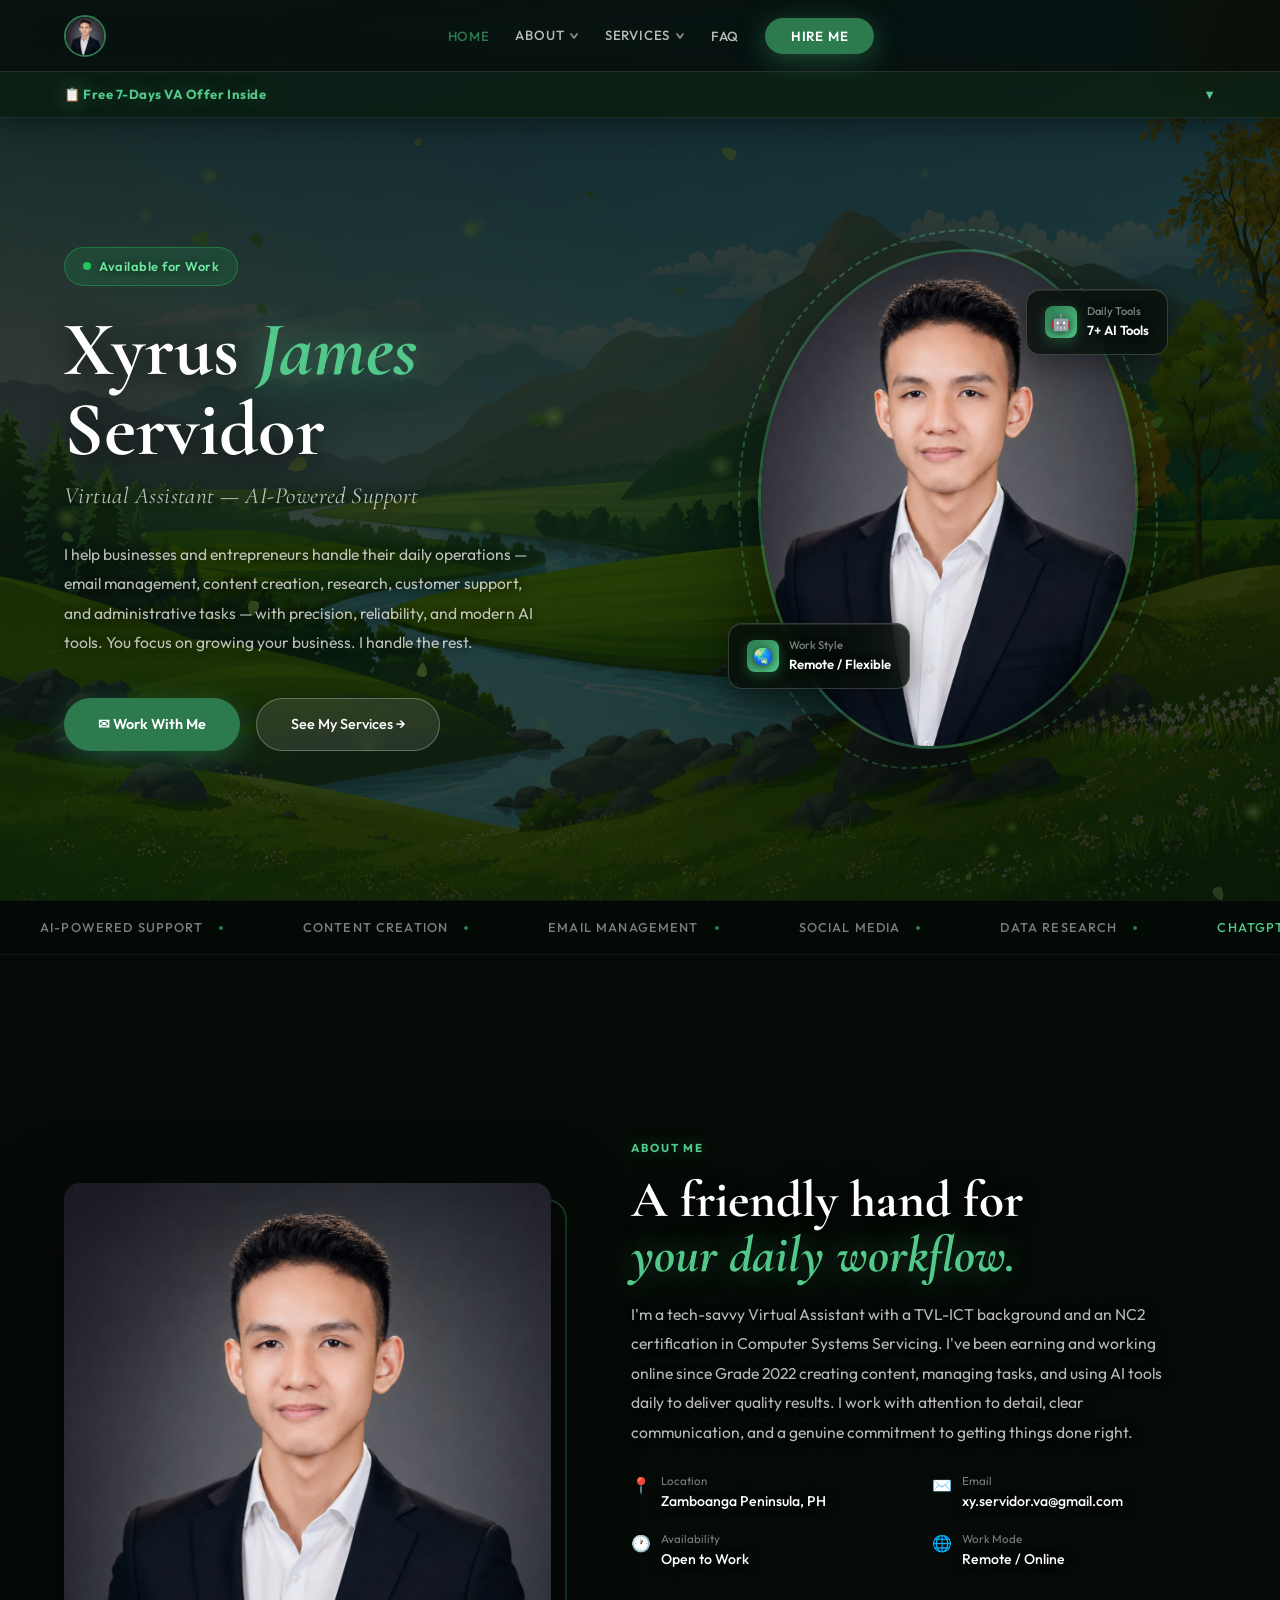
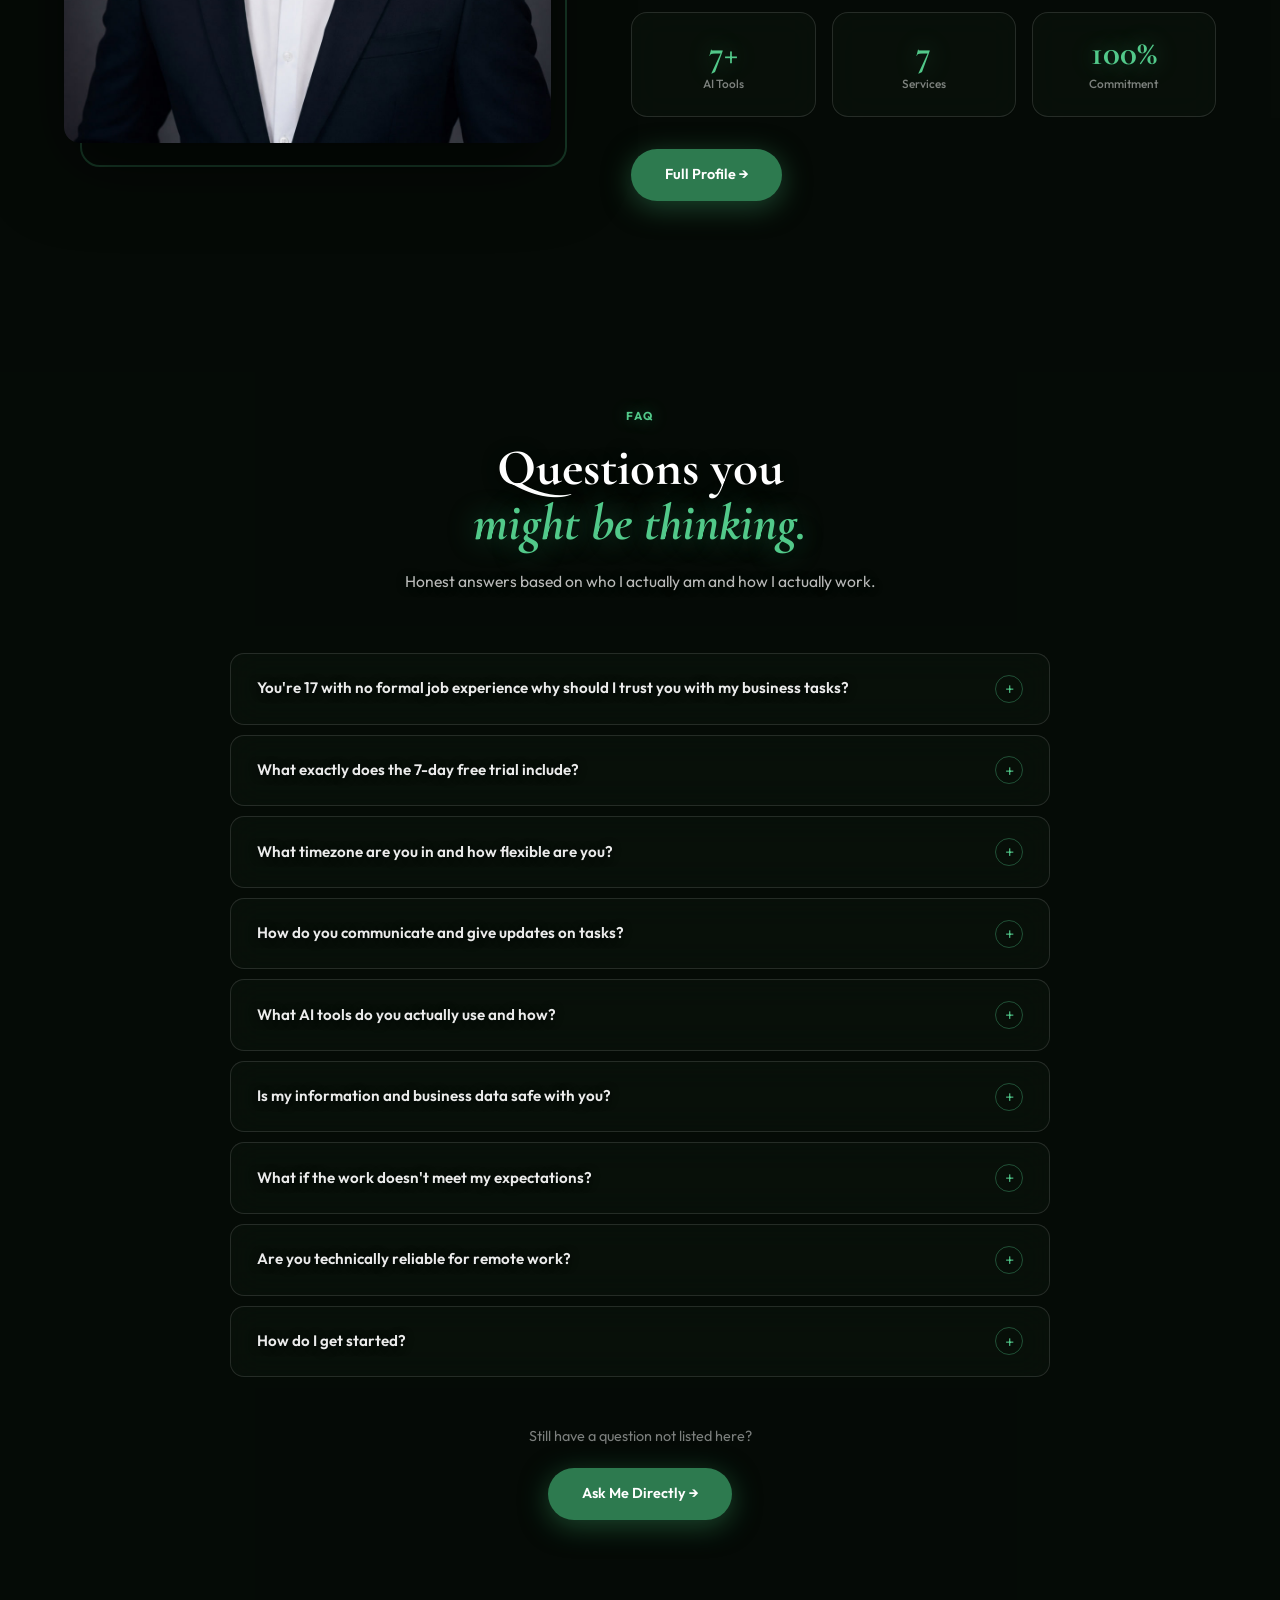
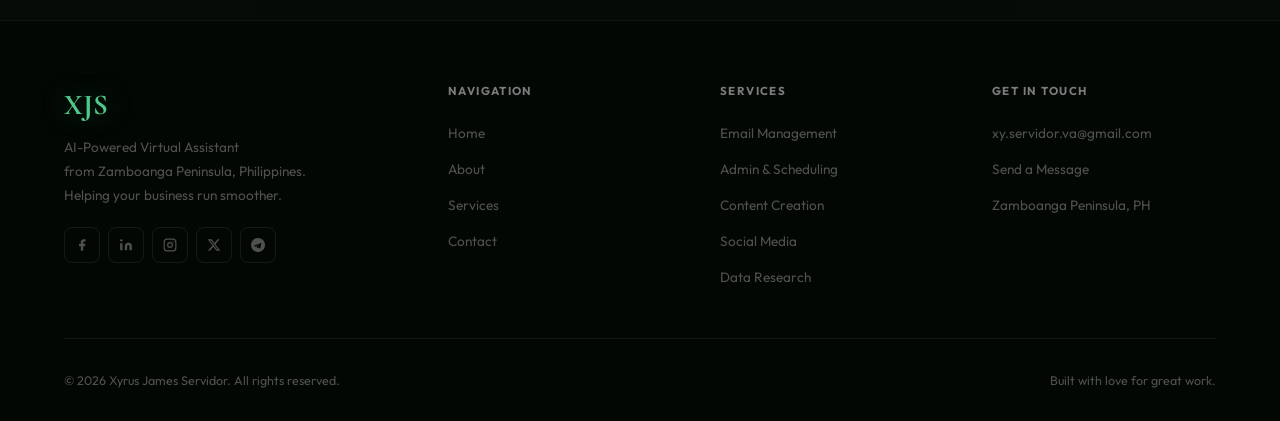
==== commit 8639c6c8: "Update index.html" ====
--- a/index.html
+++ b/index.html
@@ -140,12 +140,12 @@
   <div class="hero-left reveal">
     <div class="available-pill">Available for Work</div>
     <h1 class="hero-name">Xyrus <em>James</em><br>Servidor</h1>
-    <p class="hero-subtitle">AI-Powered Virtual Assistant</p>
+    <p class="hero-subtitle">Virtual Assistant — AI-Powered Support</p>
     <p class="hero-desc">
-      Hi, I'm Xyrus a 17-year-old Virtual Assistant from Zamboanga Peninsula,
-      Philippines. I've been working online since age 13, building real skills in
-      content creation, research, and AI-powered workflows. I help international
-      clients stay organized, handle daily tasks, and work smarter using modern tools.
+      I help businesses and entrepreneurs handle their daily operations —
+      email management, content creation, research, customer support, and
+      administrative tasks — with precision, reliability, and modern AI tools.
+      You focus on growing your business. I handle the rest.
     </p>
     <div class="hero-btns">
       <a href="contact.html" class="btn-primary">✉ Work With Me</a>
@@ -157,20 +157,20 @@
       <div class="spin-ring"></div>
       <div class="photo-frame">
         <img src="xyrusprof.jpg" alt="Xyrus James Servidor"
-             onerror="this.style.background='linear-gradient(135deg,#f0e8dc,#d4c4b0)'">
+             onerror="this.style.background='linear-gradient(135deg,#1d5435,#2d7a4f)'">
       </div>
       <div class="float-card">
         <div class="float-card-icon">🤖</div>
         <div>
-          <div style="font-size:.7rem;color:var(--text-muted);font-weight:500">Tools Mastered</div>
+          <div style="font-size:.7rem;color:var(--text-muted);font-weight:500">Daily Tools</div>
           <div>7+ AI Tools</div>
         </div>
       </div>
       <div class="float-card">
         <div class="float-card-icon">🌏</div>
         <div>
-          <div style="font-size:.7rem;color:var(--text-muted);font-weight:500">Working Style</div>
-          <div>Remote Friendly</div>
+          <div style="font-size:.7rem;color:var(--text-muted);font-weight:500">Work Style</div>
+          <div>Remote / Flexible</div>
         </div>
       </div>
     </div>
@@ -404,4 +404,4 @@
 
 <script src="js.js"></script>
 </body>
-</html>+</html>
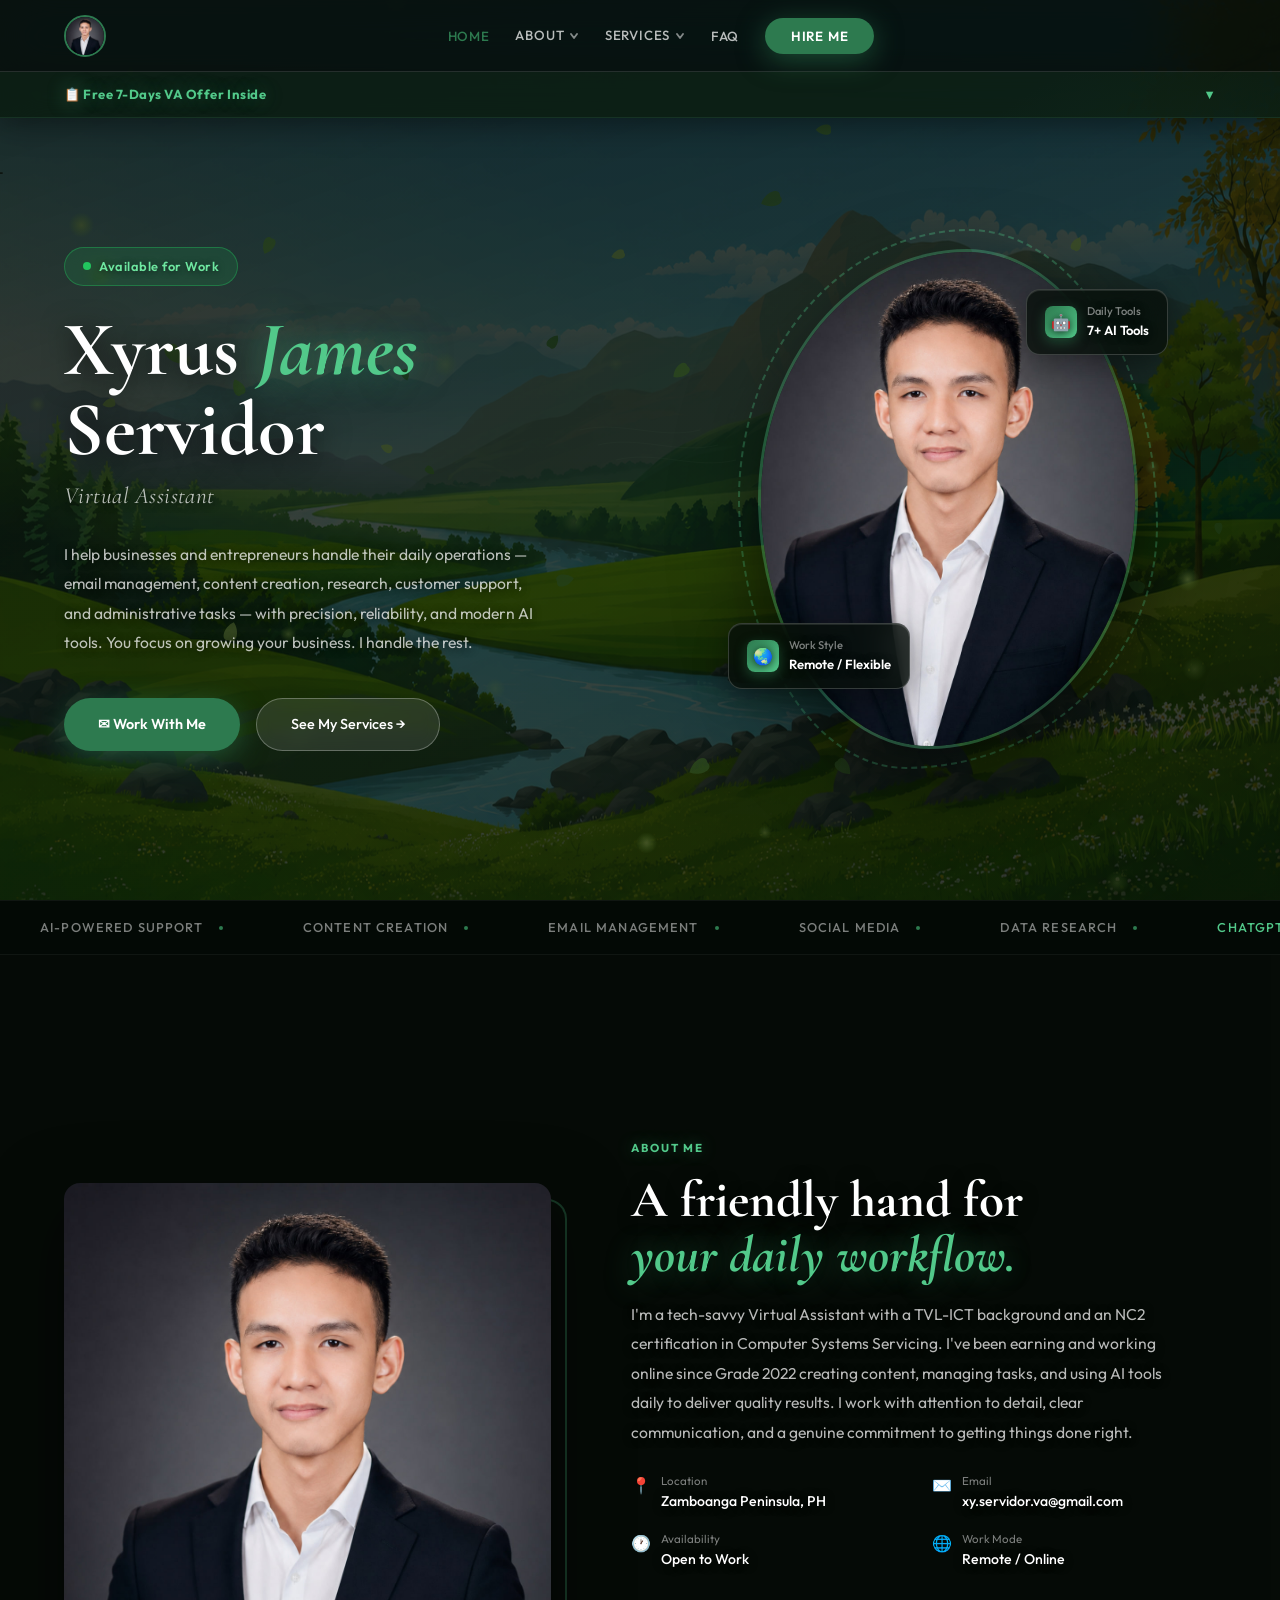
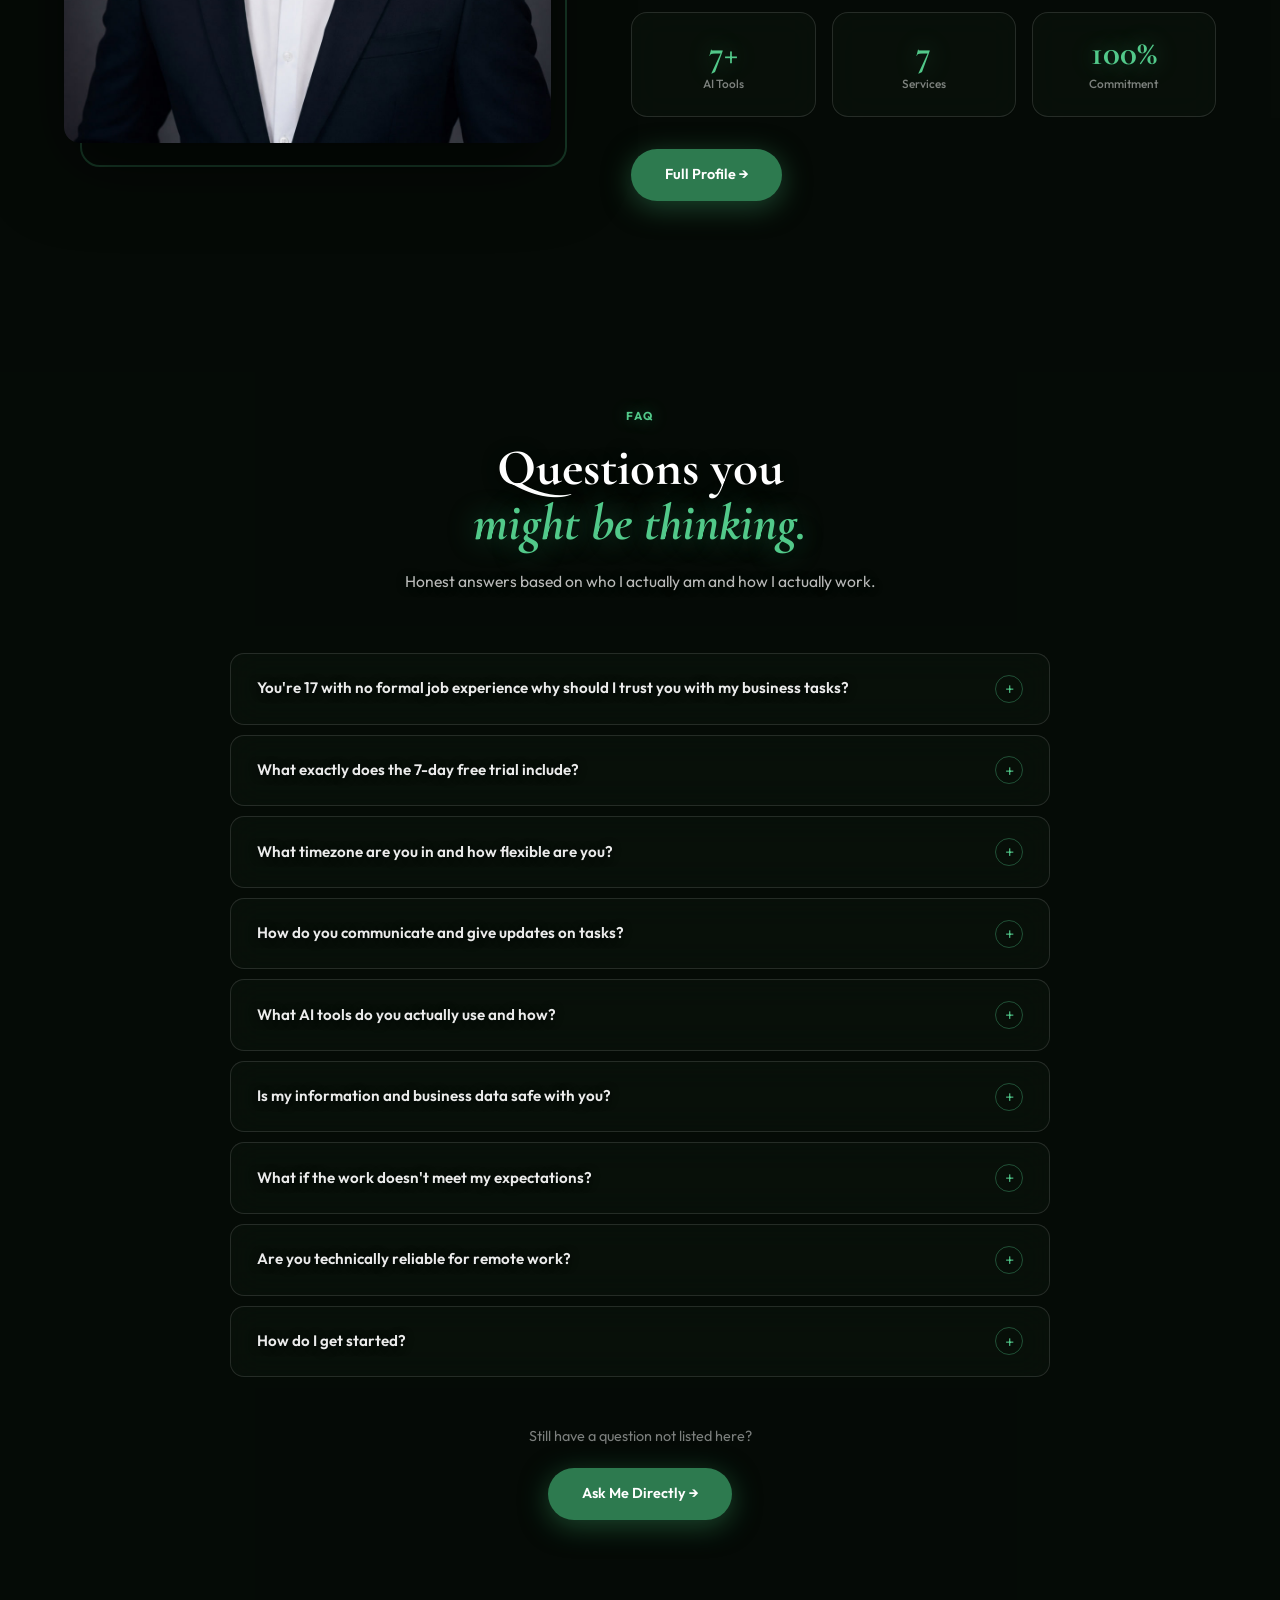
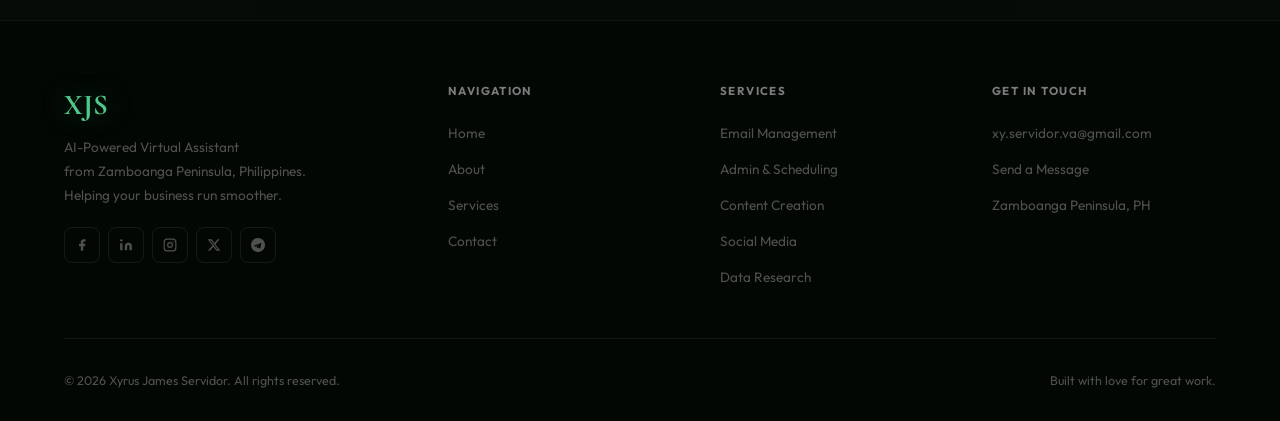
==== commit 8a932d07: "Update index.html" ====
--- a/index.html
+++ b/index.html
@@ -140,7 +140,7 @@
   <div class="hero-left reveal">
     <div class="available-pill">Available for Work</div>
     <h1 class="hero-name">Xyrus <em>James</em><br>Servidor</h1>
-    <p class="hero-subtitle">Virtual Assistant — AI-Powered Support</p>
+    <p class="hero-subtitle">Virtual Assistant</p>
     <p class="hero-desc">
       I help businesses and entrepreneurs handle their daily operations —
       email management, content creation, research, customer support, and
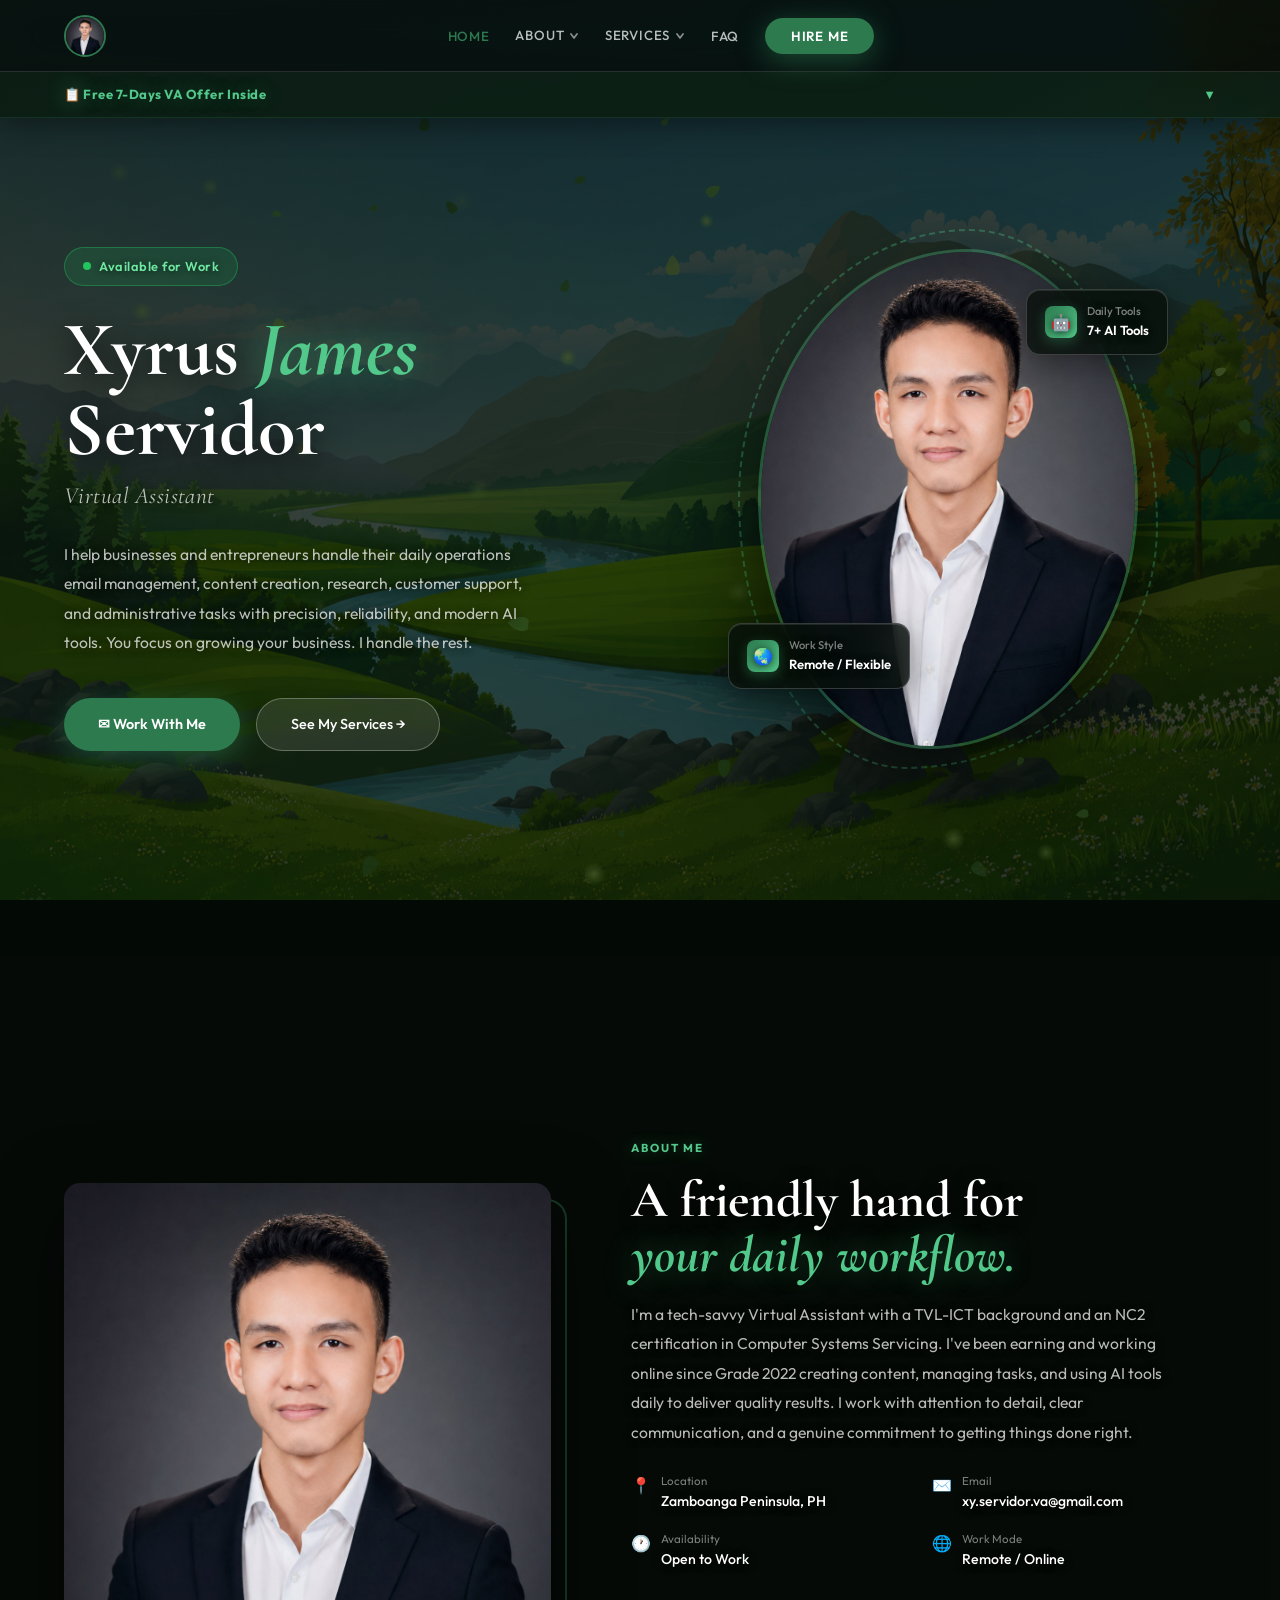
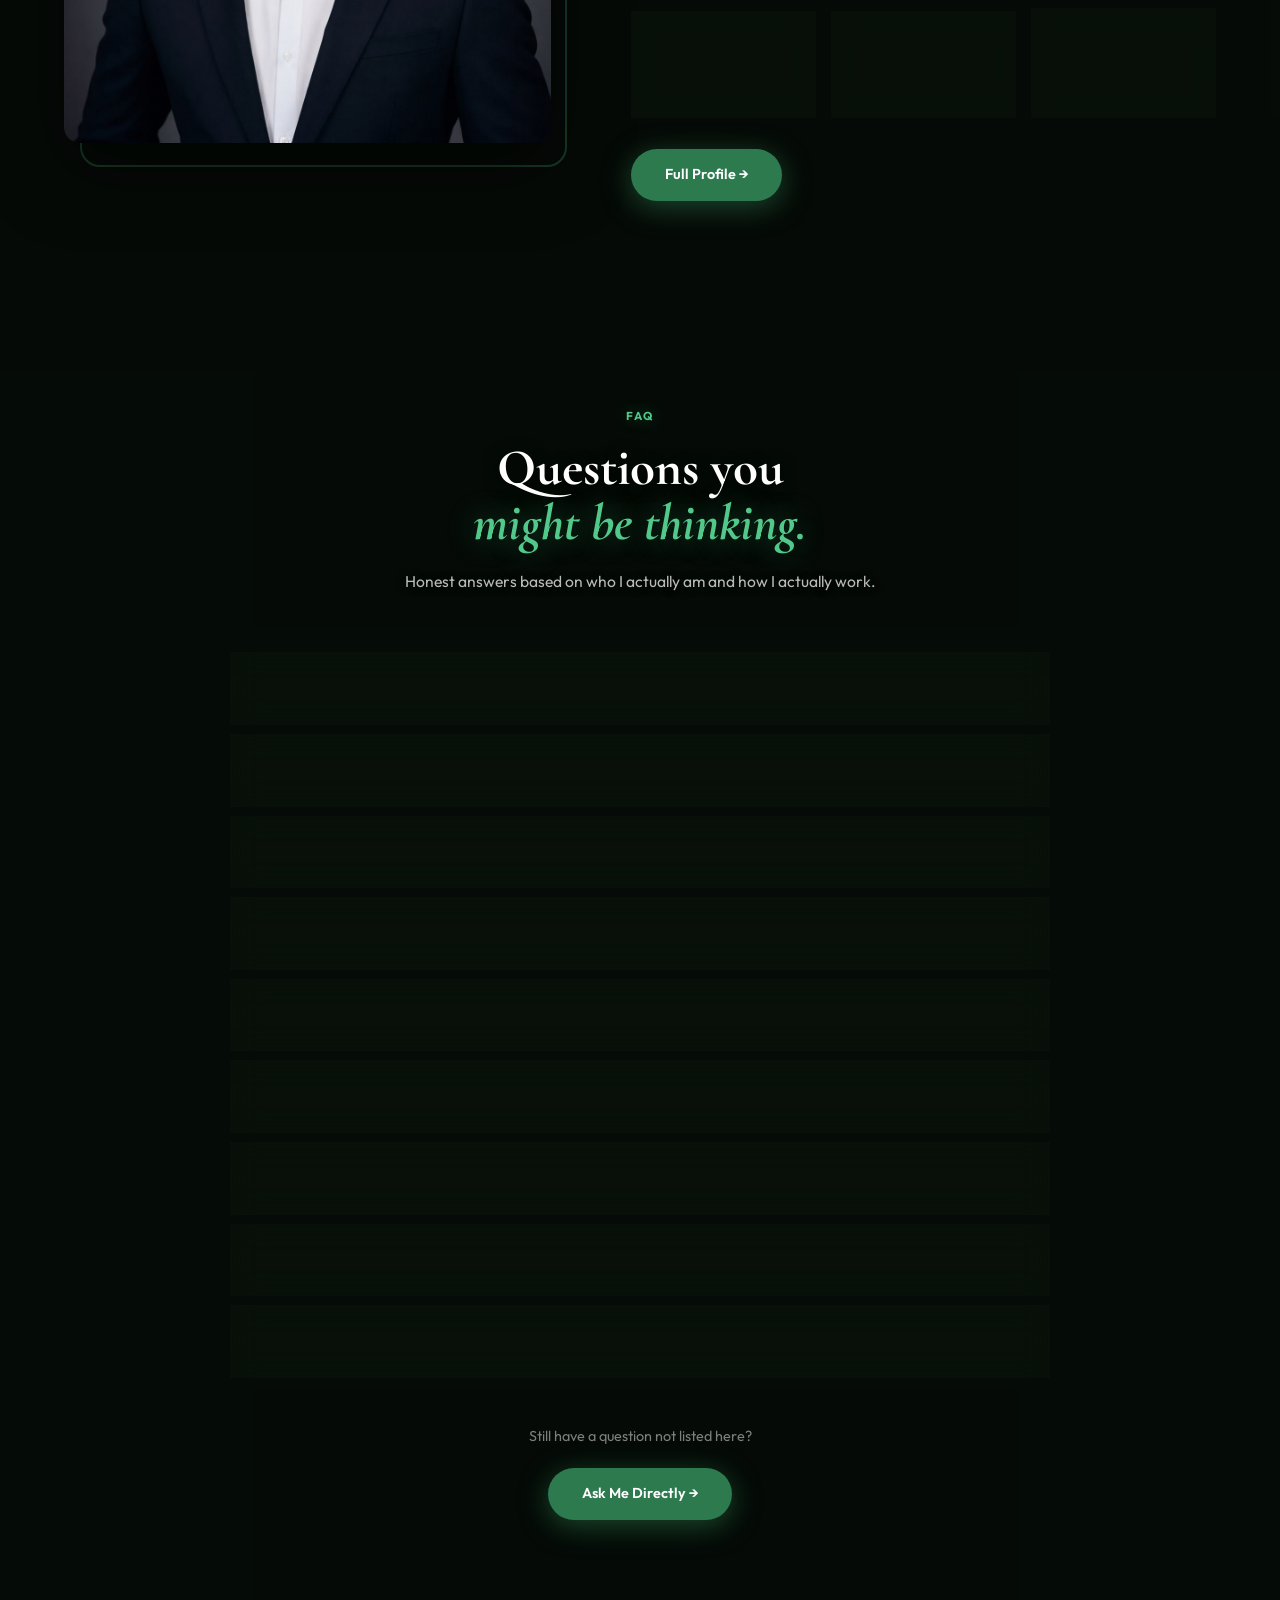
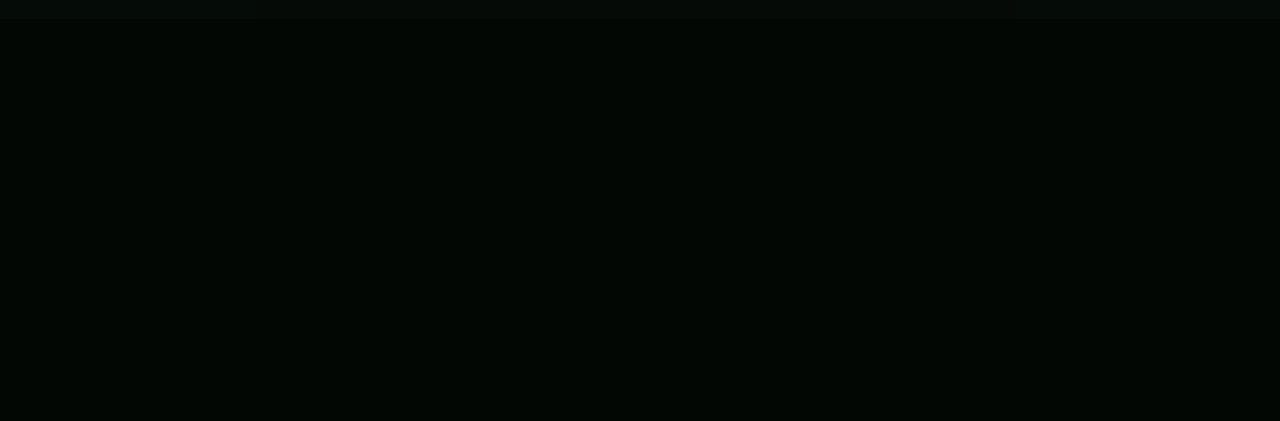
==== commit 254a858e: "Update index.html" ====
--- a/index.html
+++ b/index.html
@@ -142,9 +142,9 @@
     <h1 class="hero-name">Xyrus <em>James</em><br>Servidor</h1>
     <p class="hero-subtitle">Virtual Assistant</p>
     <p class="hero-desc">
-      I help businesses and entrepreneurs handle their daily operations —
+      I help businesses and entrepreneurs handle their daily operations
       email management, content creation, research, customer support, and
-      administrative tasks — with precision, reliability, and modern AI tools.
+      administrative tasks with precision, reliability, and modern AI tools.
       You focus on growing your business. I handle the rest.
     </p>
     <div class="hero-btns">
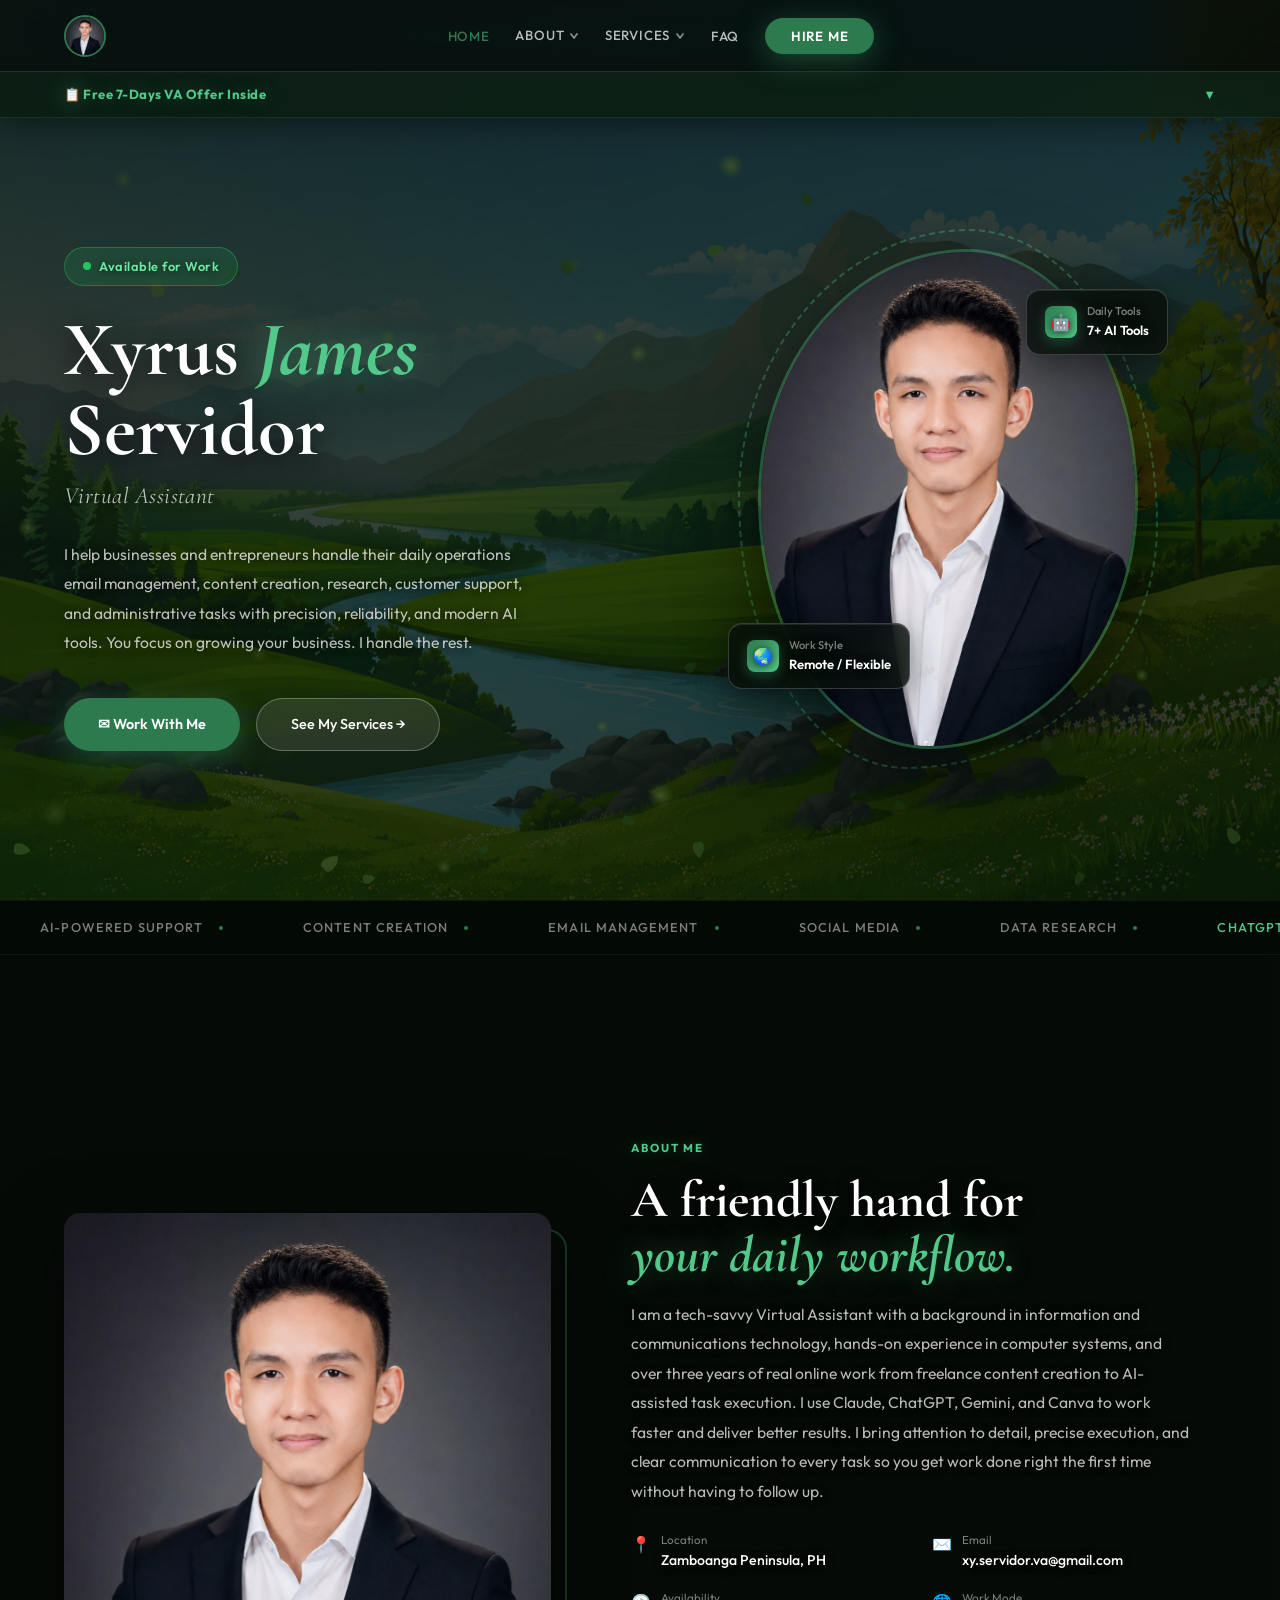
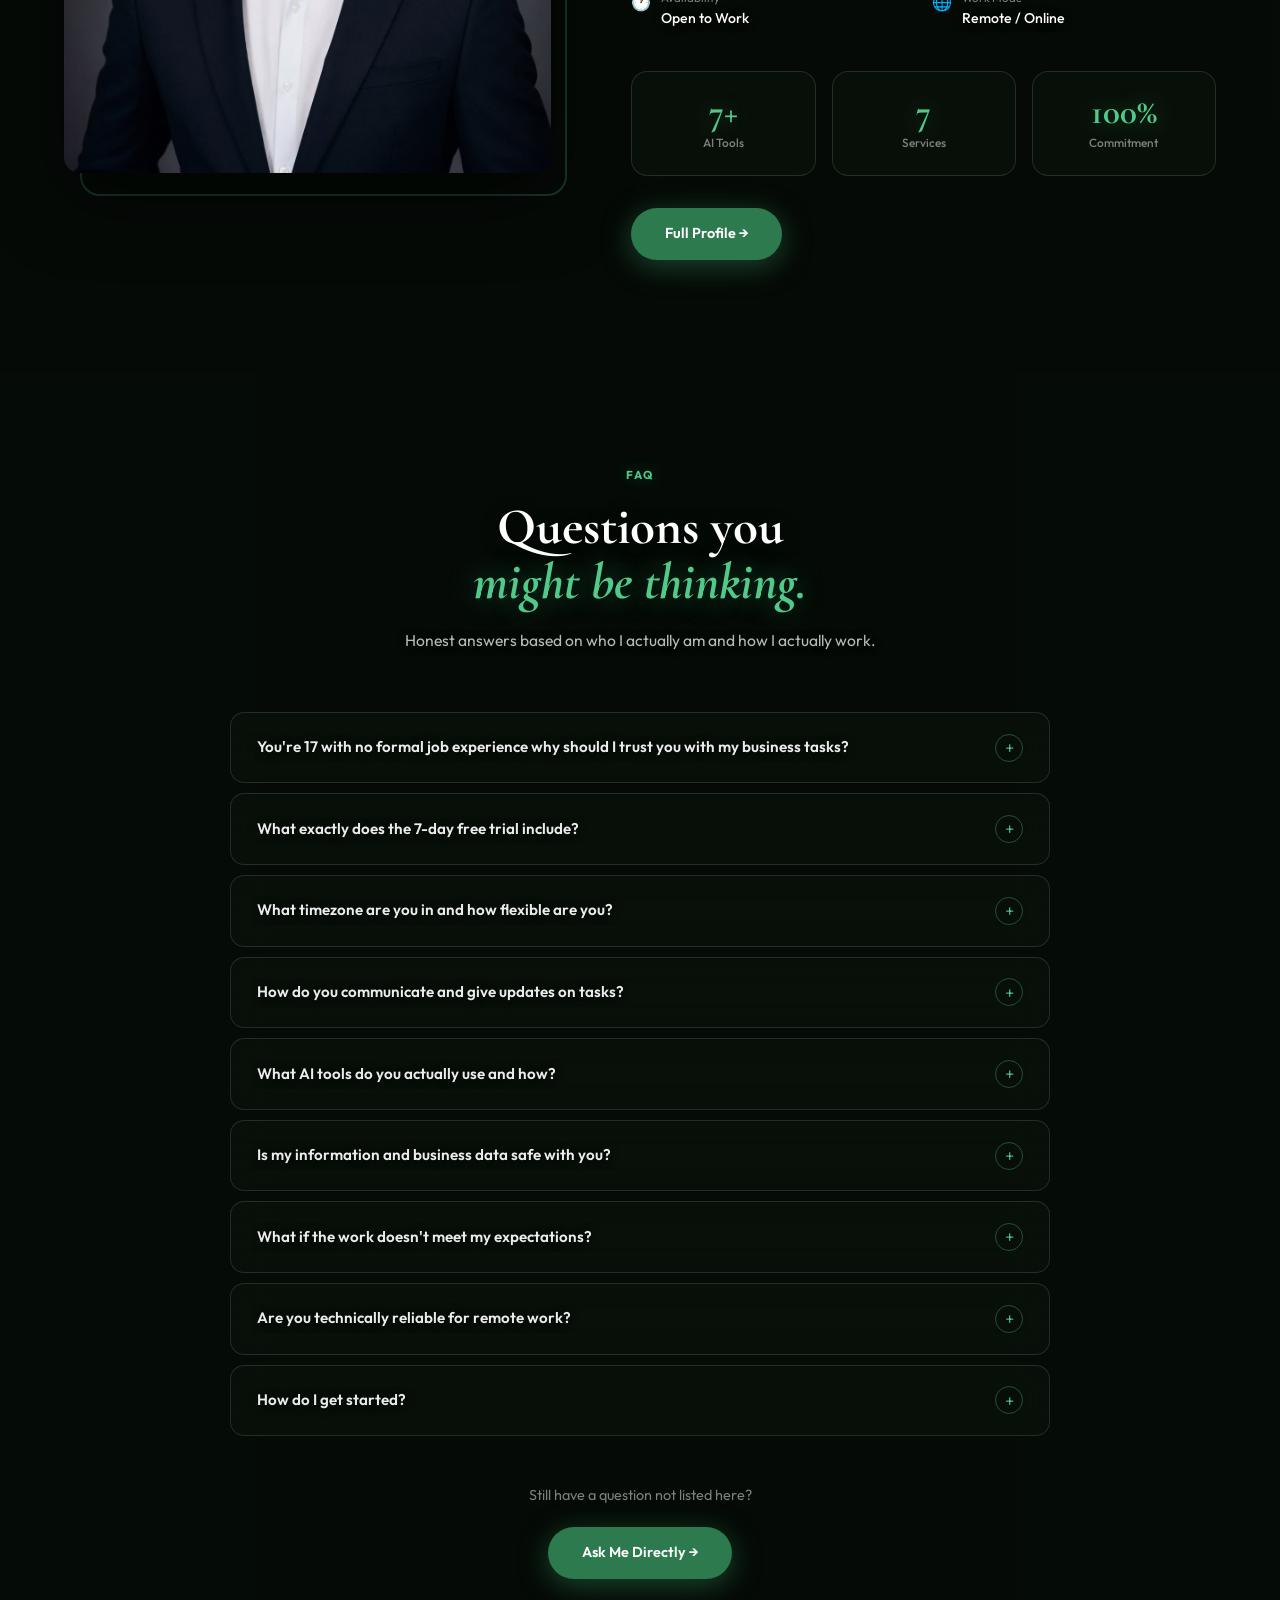
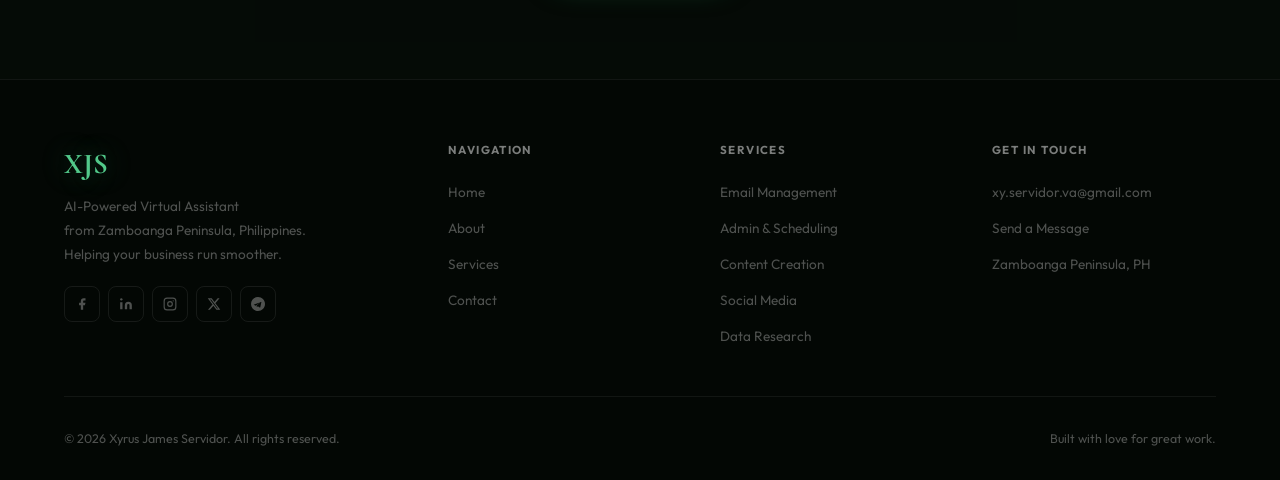
==== commit bcd500d1: "Update index.html" ====
--- a/index.html
+++ b/index.html
@@ -218,11 +218,11 @@
       <div class="section-tag">About Me</div>
       <h2 class="section-title">A friendly hand for<br><em>your daily workflow.</em></h2>
       <p class="section-desc" style="margin-bottom:1.5rem">
-        I'm a tech-savvy Virtual Assistant with a TVL-ICT background and an NC2
-        certification in Computer Systems Servicing. I've been earning and working
-        online since Grade 2022 creating content, managing tasks, and using AI tools
-        daily to deliver quality results. I work with attention to detail, clear
-        communication, and a genuine commitment to getting things done right.
+        I am a tech-savvy Virtual Assistant with a background in information and communications technology, 
+        hands-on experience in computer systems, and over three years of real online work from freelance content creation to 
+        AI-assisted task execution. I use Claude, ChatGPT, Gemini, and Canva to work faster and deliver better results. 
+        I bring attention to detail, precise execution, and clear communication to every task so you get work done right the 
+        first time without having to follow up.
       </p>
       <div class="about-details">
         <div class="detail-item">
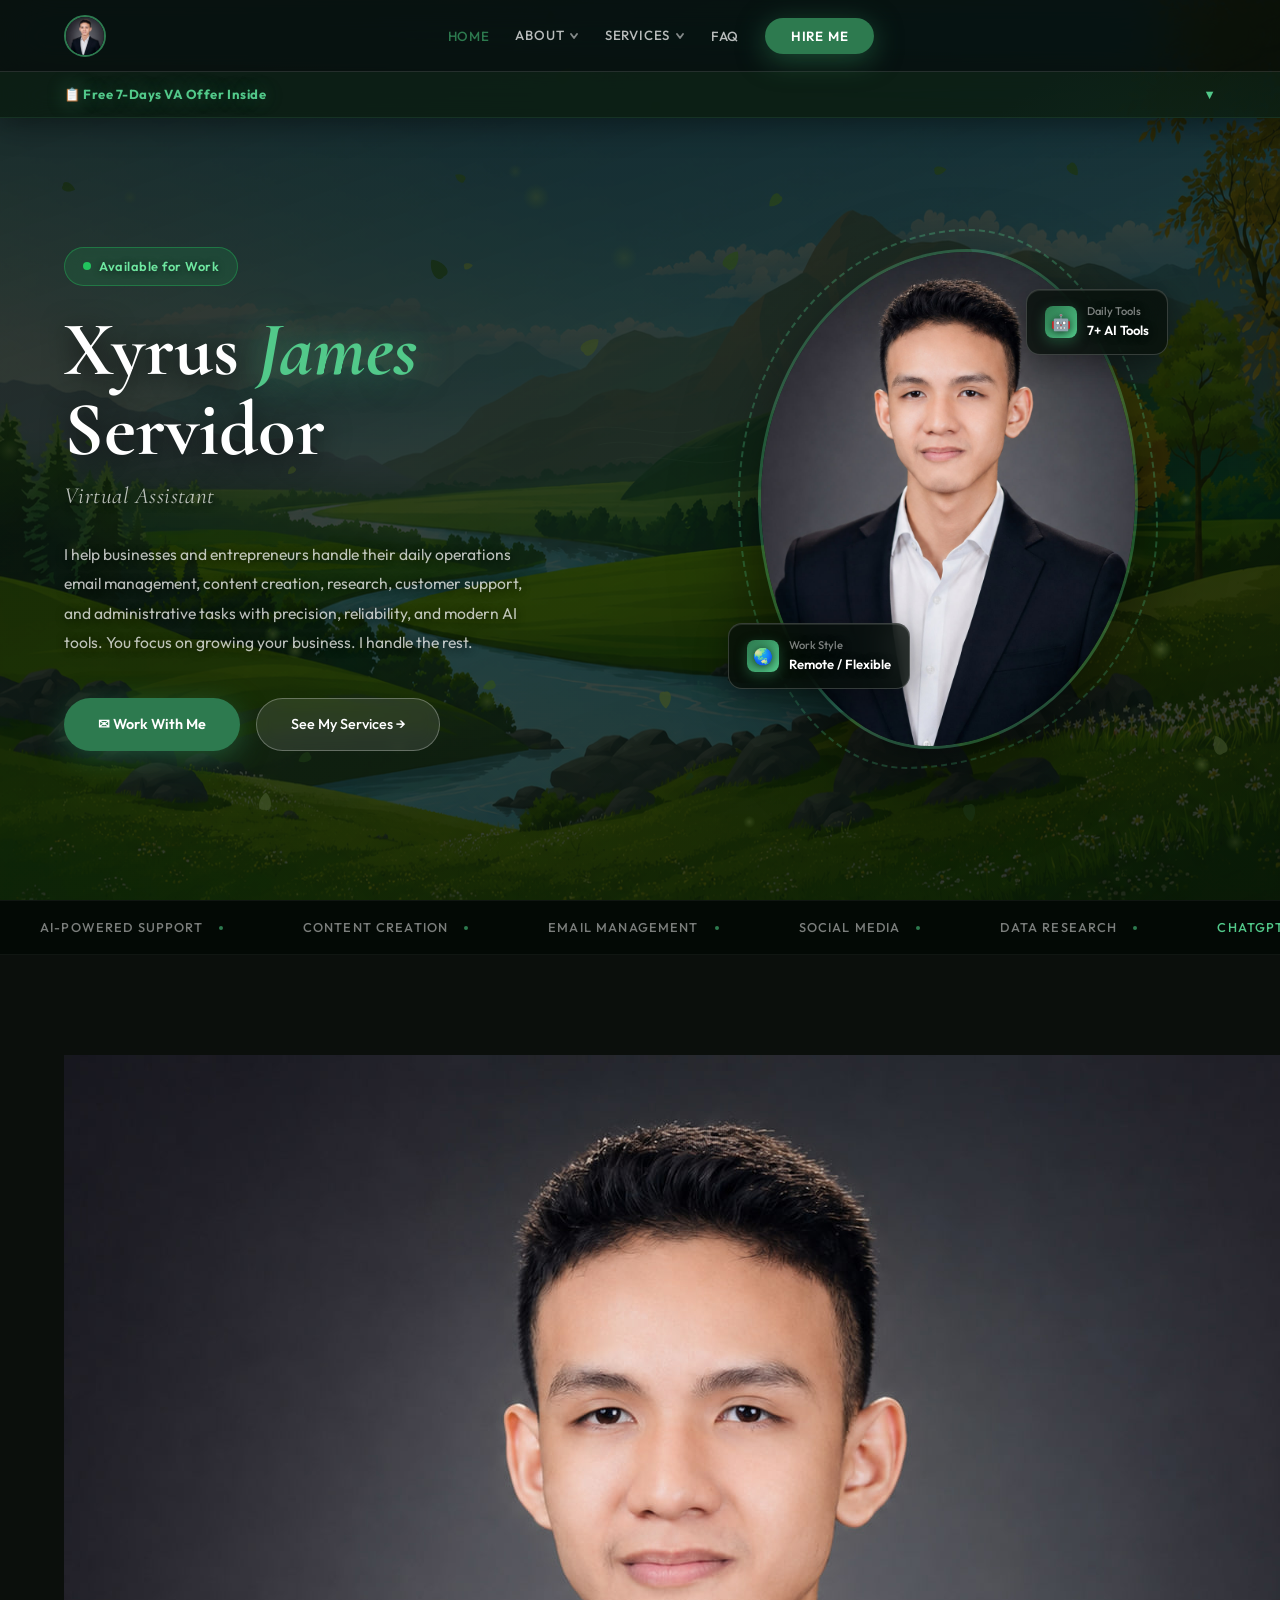
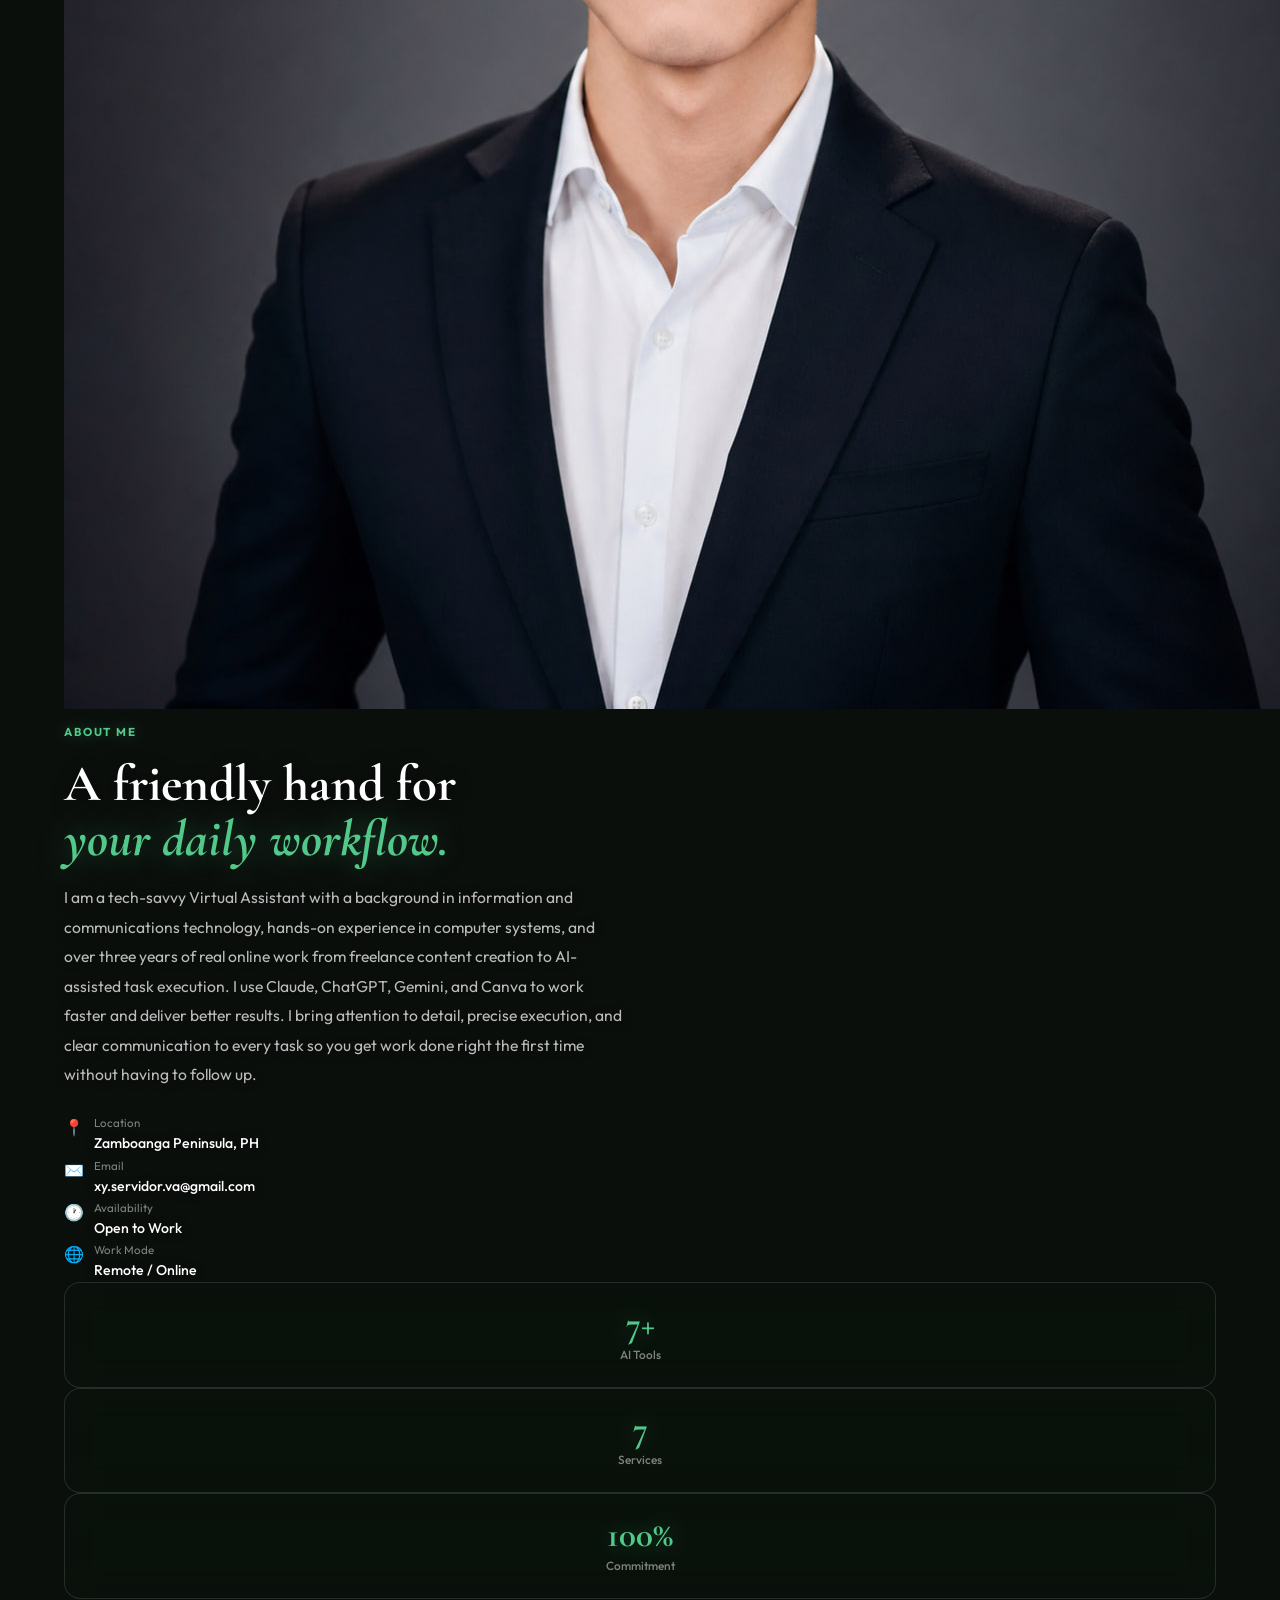
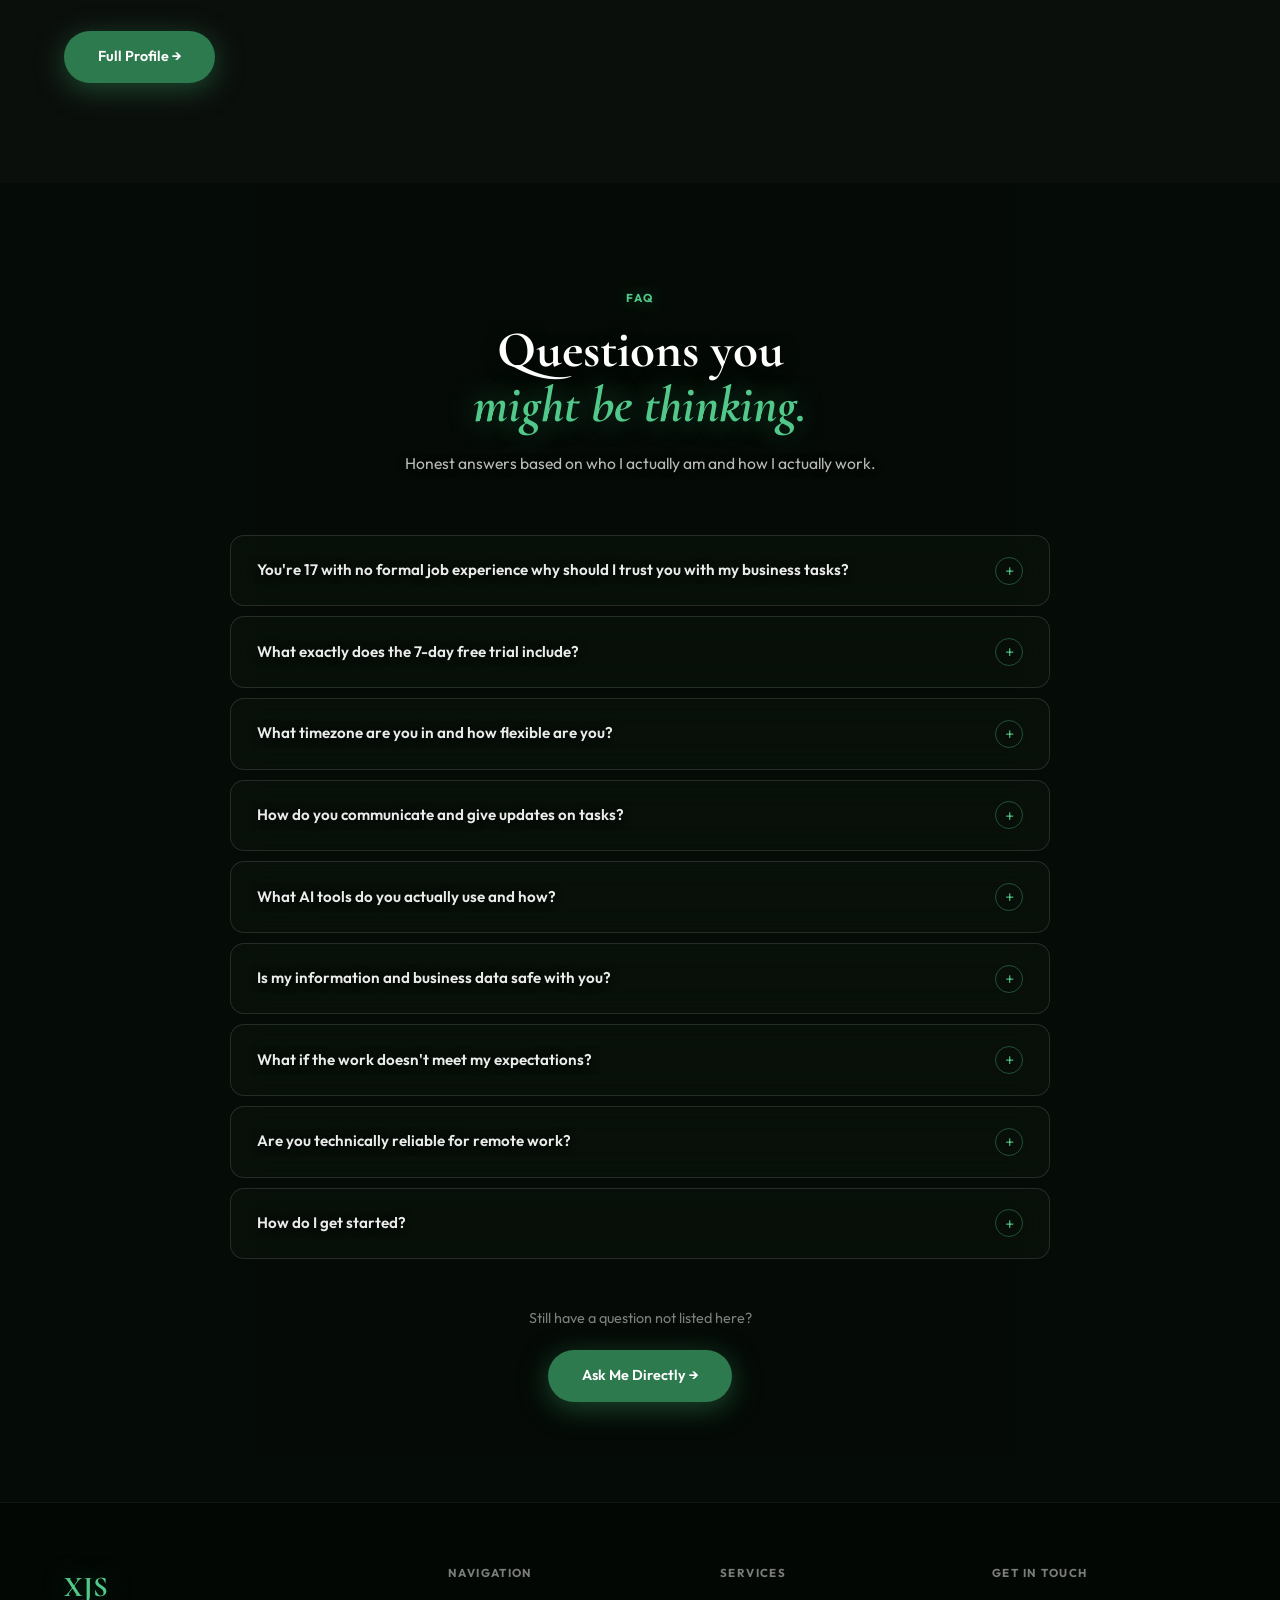
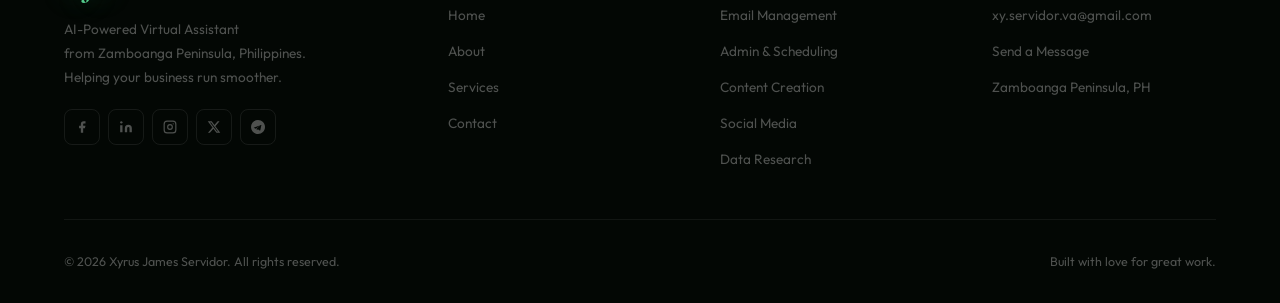
==== commit 816bd5ce: "Update index.html" ====
--- a/index.html
+++ b/index.html
@@ -44,7 +44,7 @@
 
     <!-- About dropdown -->
     <li class="nav-item-drop">
-      <a href="#about" class="nav-drop-toggle">
+      <a href="#About" class="nav-drop-toggle">
         About
         <svg class="drop-arrow" width="10" height="10" viewBox="0 0 10 10">
           <polyline points="2,3 5,7 8,3" fill="none" stroke="currentColor" stroke-width="1.8" stroke-linecap="round" stroke-linejoin="round"/>
@@ -60,21 +60,21 @@
 
     <!-- Services dropdown -->
     <li class="nav-item-drop">
-      <a href="#services" class="nav-drop-toggle">
+      <a href="#Services" class="nav-drop-toggle">
         Services
         <svg class="drop-arrow" width="10" height="10" viewBox="0 0 10 10">
           <polyline points="2,3 5,7 8,3" fill="none" stroke="currentColor" stroke-width="1.8" stroke-linecap="round" stroke-linejoin="round"/>
         </svg>
       </a>
       <div class="nav-dropdown">
-        <a href="Services.html" class="drop-item"><span class="drop-icon">🗂</span>All Services</a>
-        <a href="Services.html#tools"  class="drop-item"><span class="drop-icon">🛠️</span>Tools</a>
-         <a href="Services.html#process"  class="drop-item"><span class="drop-icon">🔄</span>My Process</a>
+        <a href="services.html" class="drop-item"><span class="drop-icon">🗂</span>All Services</a>
+        <a href="services.html#tools"  class="drop-item"><span class="drop-icon">🛠️</span>Tools</a>
+         <a href="services.html#process"  class="drop-item"><span class="drop-icon">🔄</span>My Process</a>
       </div>
     </li>
 
     <li><a href="#faq">FAQ</a></li>
-    <li><a href="Contact.html" class="nav-cta">Hire Me</a></li>
+    <li><a href="contact.html" class="nav-cta">Hire Me</a></li>
   </ul>
 
   <button class="hamburger" id="hamburger" aria-label="Menu">
@@ -85,16 +85,16 @@
 <div class="mobile-nav" id="mobile-nav">
   <a href="#hero"       onclick="closeMob()">Home</a>
   <div class="mob-group-label">About</div>
-  <a href="About.html"      onclick="closeMob()" class="mob-sub">About Me</a>
-  <a href="About.html#background" onclick="closeMob()" class="mob-sub">Background</a>
-  <a href="About.html#skills"     onclick="closeMob()" class="mob-sub">Skills</a>
+  <a href="about.html"      onclick="closeMob()" class="mob-sub">About Me</a>
+  <a href="about.html#background" onclick="closeMob()" class="mob-sub">Background</a>
+  <a href="about.html#skills"     onclick="closeMob()" class="mob-sub">Skills</a>
   <a href="about.html#resume-download" onclick="closeMob()" class="mob-sub">📄 Resume</a>
   <div class="mob-group-label">Services</div>
-  <a href="Services.html"   onclick="closeMob()" class="mob-sub">All Services</a>
-  <a href="Services.html#tools"      onclick="closeMob()" class="mob-sub">Tools</a>
-  <a href="Services.html#process"    onclick="closeMob()" class="mob-sub">My Process</a>
+  <a href="services.html"   onclick="closeMob()" class="mob-sub">All Services</a>
+  <a href="services.html#tools"      onclick="closeMob()" class="mob-sub">Tools</a>
+  <a href="services.html#process"    onclick="closeMob()" class="mob-sub">My Process</a>
   <a href="#faq"        onclick="closeMob()">FAQ</a>
-  <a href="Contact.html" class="nav-cta-m" onclick="closeMob()">Hire Me</a>
+  <a href="contact.html" class="nav-cta-m" onclick="closeMob()">Hire Me</a>
 </div>
 
 <!-- AIDA BANNER -->
@@ -207,10 +207,10 @@
   </div>
 </div>
 
-<!-- ABOUT -->
-<section id="about">
-  <div class="about-grid">
-    <div class="about-photo-card reveal">
+<!-- About -->
+<section id="About">
+  <div class="About-grid">
+    <div class="About-photo-card reveal">
       <img src="xyrusprof.jpg" alt="Xyrus James Servidor"
            onerror="this.style.background='linear-gradient(135deg,#f0e8dc,#d4c4b0)'">
     </div>
@@ -224,7 +224,7 @@
         I bring attention to detail, precise execution, and clear communication to every task so you get work done right the 
         first time without having to follow up.
       </p>
-      <div class="about-details">
+      <div class="About-details">
         <div class="detail-item">
           <span class="detail-icon">📍</span>
           <div><span class="detail-label">Location</span><span class="detail-value">Zamboanga Peninsula, PH</span></div>
@@ -242,7 +242,7 @@
           <div><span class="detail-label">Work Mode</span><span class="detail-value">Remote / Online</span></div>
         </div>
       </div>
-      <div class="about-stats">
+      <div class="About-stats">
         <div class="stat-card"><div class="stat-num">7+</div><div class="stat-label">AI Tools</div></div>
         <div class="stat-card"><div class="stat-num">7</div><div class="stat-label">Services</div></div>
         <div class="stat-card"><div class="stat-num">100%</div><div class="stat-label">Commitment</div></div>
@@ -334,7 +334,7 @@
         <span>How do I get started?</span>
         <span class="faq-icon">+</span>
       </button>
-      <div class="faq-a"><p>Fill out the <a href="contact.html" style="color:var(--accent-bright)">contact form</a> or message me directly on Telegram or Gmail. Tell me what tasks you need help with and I'll respond within 24 hours. We'll have a quick discovery call to align on your needs, and then we can start the 7-day free trial right away no paperwork, no payment, no pressure.</p></div>
+      <div class="faq-a"><p>Fill out the <a href="contact.html" style="color:var(--accent-bright)">Contact form</a> or message me directly on Telegram or Gmail. Tell me what tasks you need help with and I'll respond within 24 hours. We'll have a quick discovery call to align on your needs, and then we can start the 7-day free trial right away no paperwork, no payment, no pressure.</p></div>
     </div>
  
   </div>
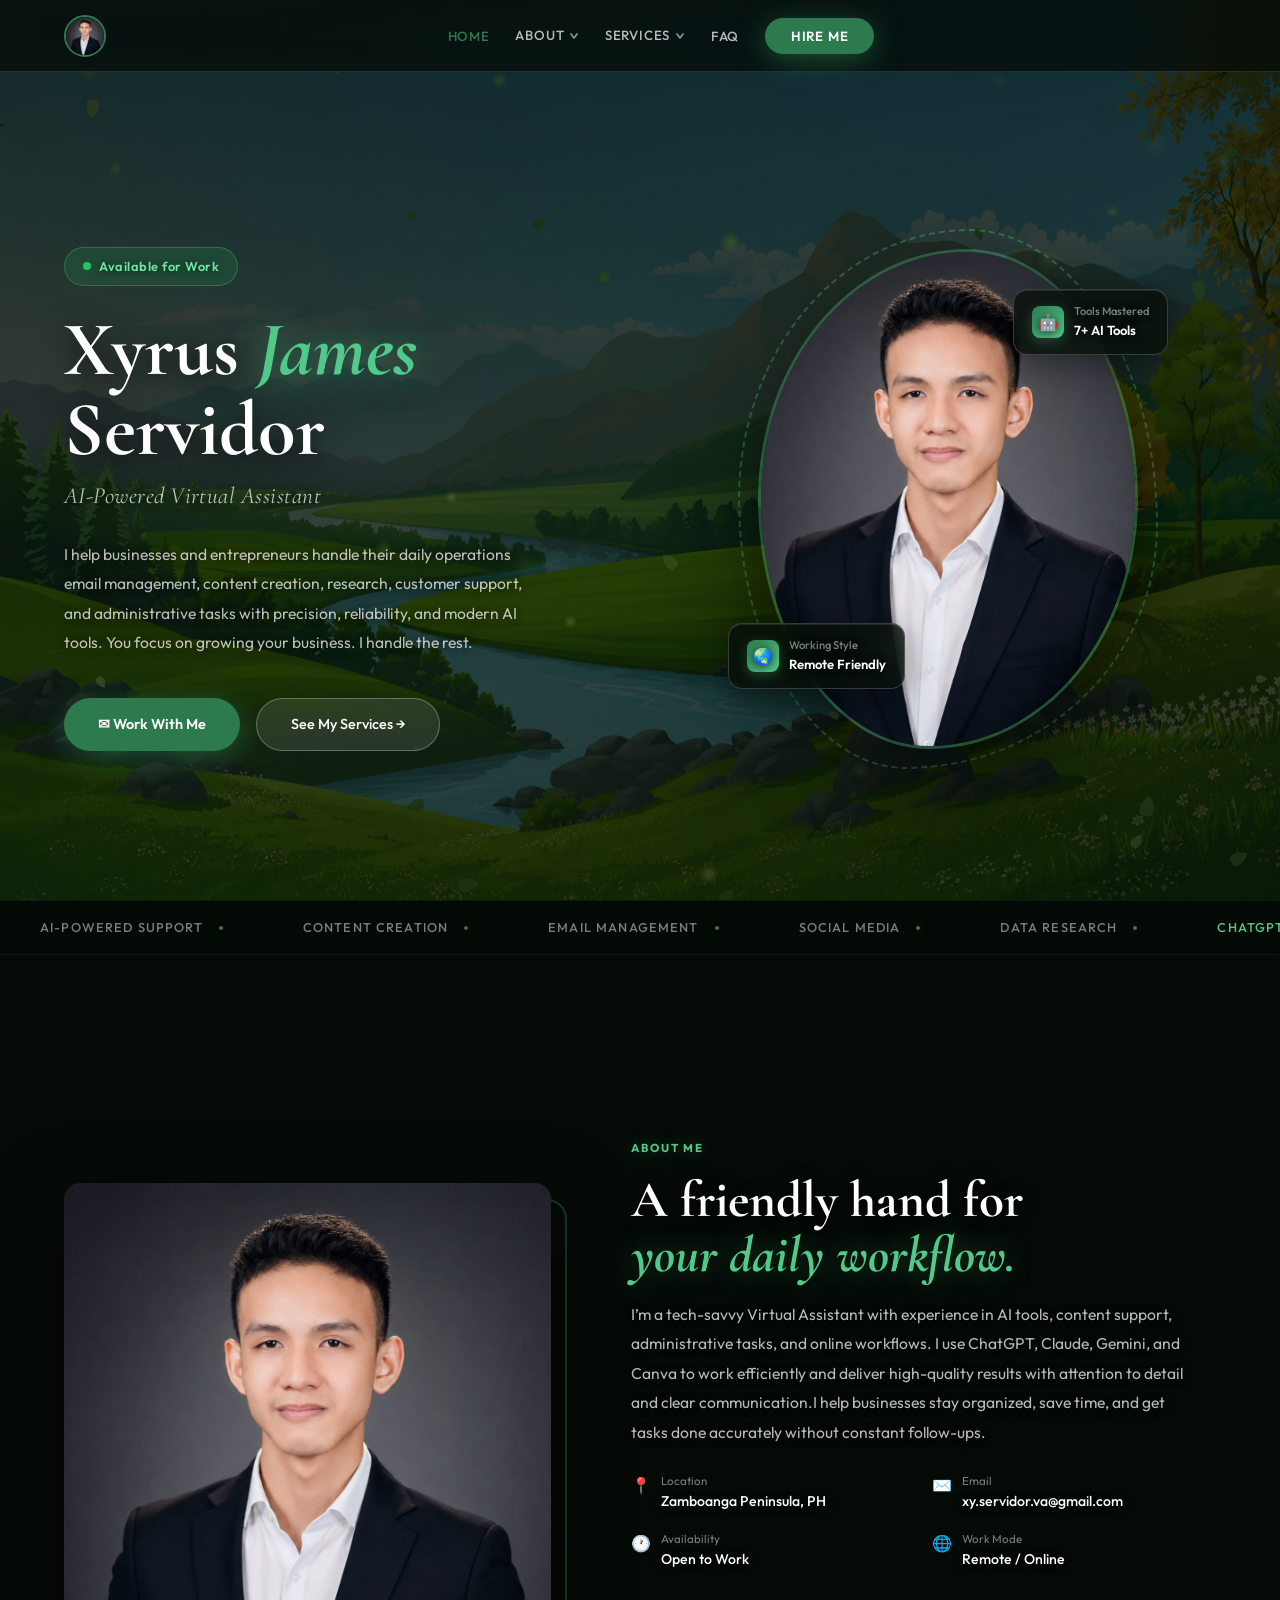
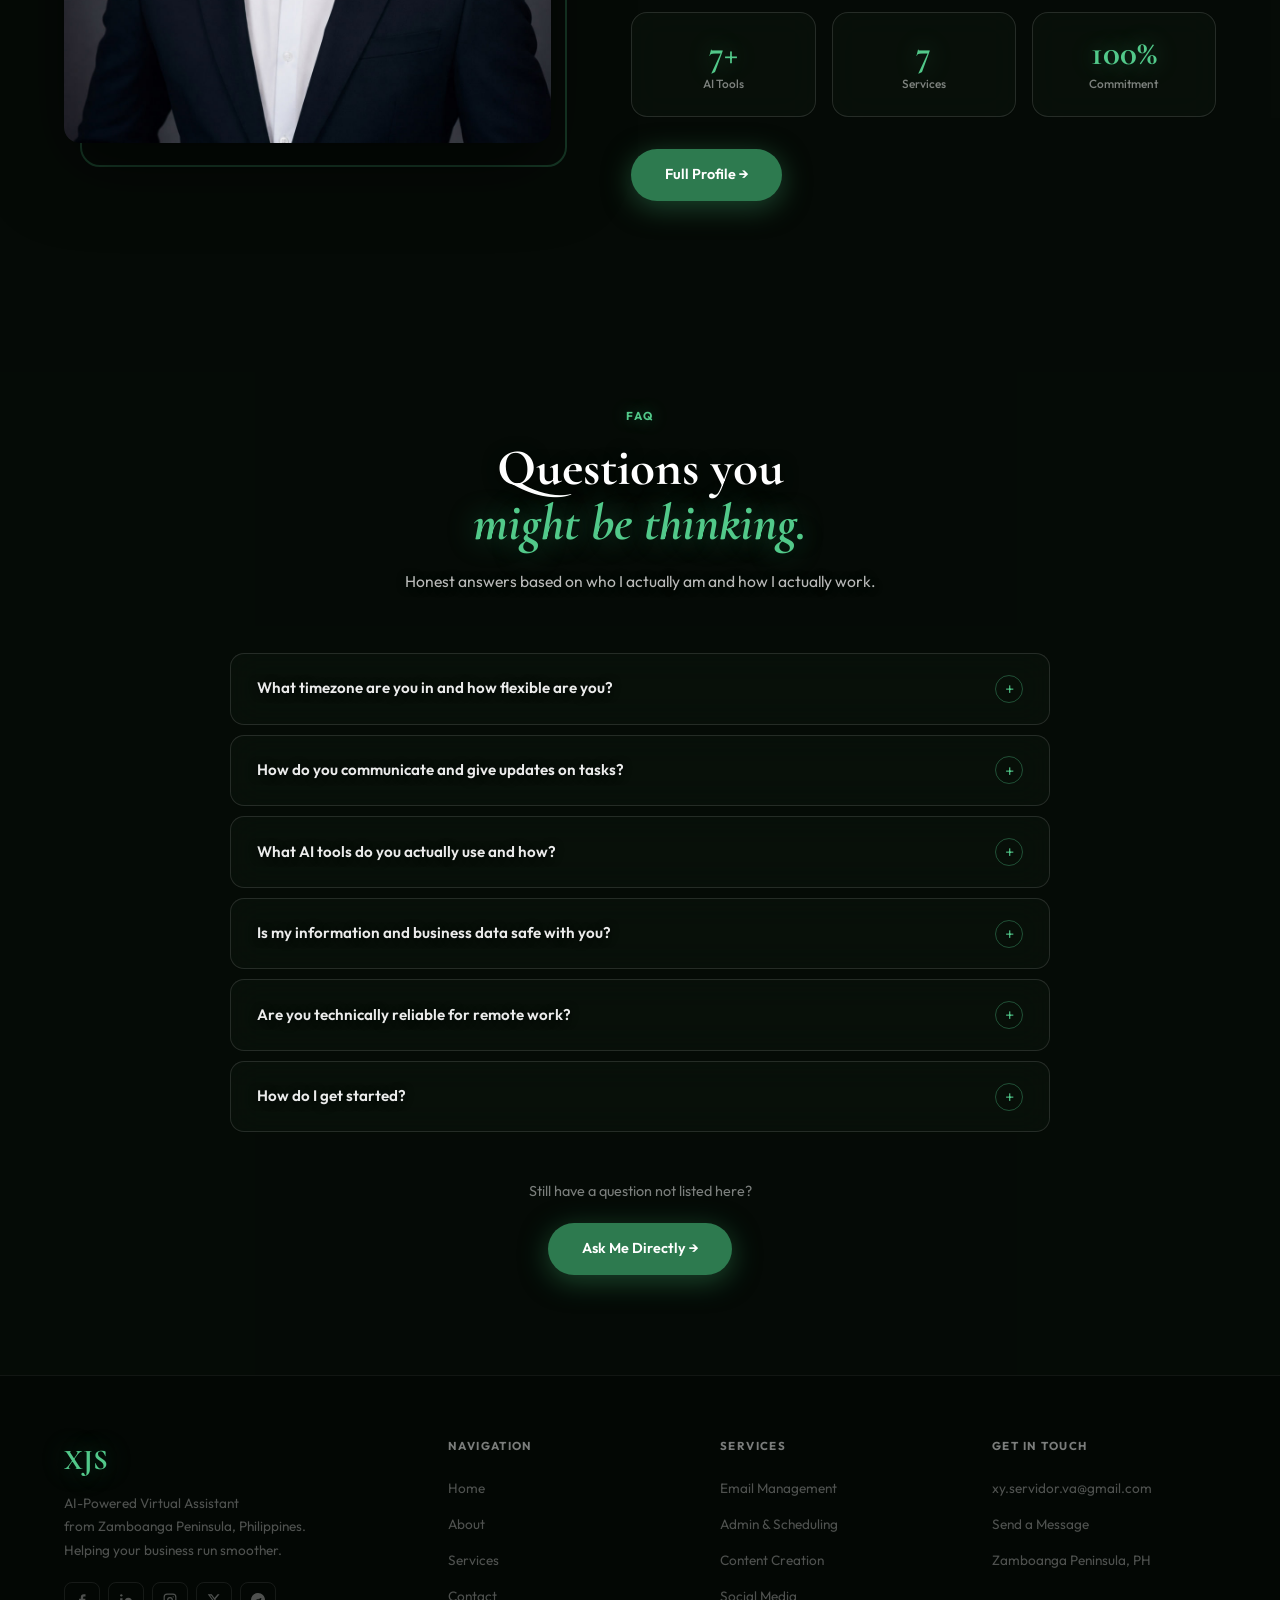
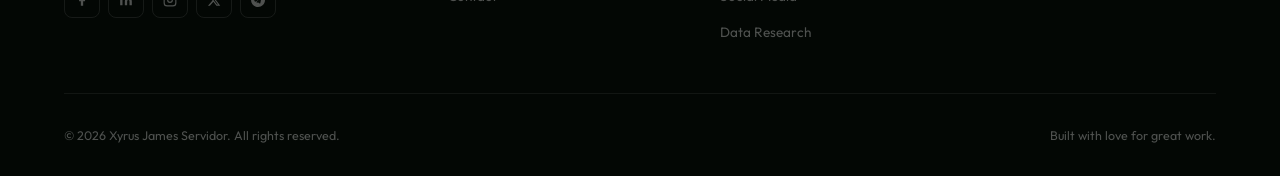
==== commit d86d9ee5: "Add files via upload" ====
--- a/index.html
+++ b/index.html
@@ -44,7 +44,7 @@
 
     <!-- About dropdown -->
     <li class="nav-item-drop">
-      <a href="#About" class="nav-drop-toggle">
+      <a href="#about" class="nav-drop-toggle">
         About
         <svg class="drop-arrow" width="10" height="10" viewBox="0 0 10 10">
           <polyline points="2,3 5,7 8,3" fill="none" stroke="currentColor" stroke-width="1.8" stroke-linecap="round" stroke-linejoin="round"/>
@@ -60,7 +60,7 @@
 
     <!-- Services dropdown -->
     <li class="nav-item-drop">
-      <a href="#Services" class="nav-drop-toggle">
+      <a href="#services" class="nav-drop-toggle">
         Services
         <svg class="drop-arrow" width="10" height="10" viewBox="0 0 10 10">
           <polyline points="2,3 5,7 8,3" fill="none" stroke="currentColor" stroke-width="1.8" stroke-linecap="round" stroke-linejoin="round"/>
@@ -97,55 +97,17 @@
   <a href="contact.html" class="nav-cta-m" onclick="closeMob()">Hire Me</a>
 </div>
 
-<!-- AIDA BANNER -->
-<div id="aida-banner">
-  <div class="aida-toggle-bar" onclick="toggleAida()">
-    <span class="aida-toggle-label">📋 Free 7-Days VA Offer Inside</span>
-    <span class="aida-toggle-icon" id="aida-icon">▼</span>
-  </div>
-  <div class="aida-inner" id="aida-content">
-    <div class="aida-content-inner">
-      <h2 class="aida-headline">
-        I Know Your Time Is Limited<br>So Let Me Get Straight To The Point.
-      </h2>
-      <p class="aida-interest">
-        My name is <strong style="color:#fff;">Xyrus James Servidor</strong> a Virtual Assistant
-        from the Philippines specializing in AI-powered support, content creation, email management,
-        and administrative assistance. I help businesses stay organized, save time, and handle
-        daily tasks with focused attention, clear communication, and dependable execution.
-      </p>
-      <div class="aida-highlight">
-        I'm Not Here To Take Your Money.<br>I'm Here To Earn Your Trust First.
-      </div>
-      <p class="aida-desire">
-        To make things risk-free, I offer a
-        <strong style="color:var(--accent-light);">7-day trial period</strong>
-        3 hours daily, completely free so you can evaluate my work firsthand
-        before making any commitment.
-      </p>
- 
-      <p class="aida-desire">
-        If you need someone dependable to support your business and help lighten
-        your workload, I'm ready to get started.
-      </p>
-      <div class="aida-action">
-        <a href="contact.html" class="btn-primary" onclick="closeAida()">Let's Talk</a>
-      </div>
-    </div>
-  </div>
-</div>
-
 <!-- HERO -->
 <section id="hero">
   <div class="hero-left reveal">
     <div class="available-pill">Available for Work</div>
     <h1 class="hero-name">Xyrus <em>James</em><br>Servidor</h1>
-    <p class="hero-subtitle">Virtual Assistant</p>
+    <p class="hero-subtitle">AI-Powered Virtual Assistant</p>
     <p class="hero-desc">
-      I help businesses and entrepreneurs handle their daily operations
-      email management, content creation, research, customer support, and
-      administrative tasks with precision, reliability, and modern AI tools.
-      You focus on growing your business. I handle the rest.
+      I help businesses and entrepreneurs handle their daily operations 
+      email management, content creation, research, customer support, 
+      and administrative tasks with precision, reliability, and modern 
+      AI tools. You focus on growing your business. I handle the rest.
     </p>
     <div class="hero-btns">
       <a href="contact.html" class="btn-primary">✉ Work With Me</a>
@@ -157,20 +119,20 @@
       <div class="spin-ring"></div>
       <div class="photo-frame">
         <img src="xyrusprof.jpg" alt="Xyrus James Servidor"
-             onerror="this.style.background='linear-gradient(135deg,#1d5435,#2d7a4f)'">
+             onerror="this.style.background='linear-gradient(135deg,#f0e8dc,#d4c4b0)'">
       </div>
       <div class="float-card">
         <div class="float-card-icon">🤖</div>
         <div>
-          <div style="font-size:.7rem;color:var(--text-muted);font-weight:500">Daily Tools</div>
+          <div style="font-size:.7rem;color:var(--text-muted);font-weight:500">Tools Mastered</div>
           <div>7+ AI Tools</div>
         </div>
       </div>
       <div class="float-card">
         <div class="float-card-icon">🌏</div>
         <div>
-          <div style="font-size:.7rem;color:var(--text-muted);font-weight:500">Work Style</div>
-          <div>Remote / Flexible</div>
+          <div style="font-size:.7rem;color:var(--text-muted);font-weight:500">Working Style</div>
+          <div>Remote Friendly</div>
         </div>
       </div>
     </div>
@@ -207,10 +169,10 @@
   </div>
 </div>
 
-<!-- About -->
-<section id="About">
-  <div class="About-grid">
-    <div class="About-photo-card reveal">
+<!-- ABOUT -->
+<section id="about">
+  <div class="about-grid">
+    <div class="about-photo-card reveal">
       <img src="xyrusprof.jpg" alt="Xyrus James Servidor"
            onerror="this.style.background='linear-gradient(135deg,#f0e8dc,#d4c4b0)'">
     </div>
@@ -218,13 +180,13 @@
       <div class="section-tag">About Me</div>
       <h2 class="section-title">A friendly hand for<br><em>your daily workflow.</em></h2>
       <p class="section-desc" style="margin-bottom:1.5rem">
-        I am a tech-savvy Virtual Assistant with a background in information and communications technology, 
-        hands-on experience in computer systems, and over three years of real online work from freelance content creation to 
-        AI-assisted task execution. I use Claude, ChatGPT, Gemini, and Canva to work faster and deliver better results. 
-        I bring attention to detail, precise execution, and clear communication to every task so you get work done right the 
-        first time without having to follow up.
+        I’m a tech-savvy Virtual Assistant with experience in AI tools, content support, 
+        administrative tasks, and online workflows. I use ChatGPT, Claude, Gemini, 
+        and Canva to work efficiently and deliver high-quality results with attention 
+        to detail and clear communication.I help businesses stay organized, save time, 
+        and get tasks done accurately without constant follow-ups.
       </p>
-      <div class="About-details">
+      <div class="about-details">
         <div class="detail-item">
           <span class="detail-icon">📍</span>
           <div><span class="detail-label">Location</span><span class="detail-value">Zamboanga Peninsula, PH</span></div>
@@ -242,7 +204,7 @@
           <div><span class="detail-label">Work Mode</span><span class="detail-value">Remote / Online</span></div>
         </div>
       </div>
-      <div class="About-stats">
+      <div class="about-stats">
         <div class="stat-card"><div class="stat-num">7+</div><div class="stat-label">AI Tools</div></div>
         <div class="stat-card"><div class="stat-num">7</div><div class="stat-label">Services</div></div>
         <div class="stat-card"><div class="stat-num">100%</div><div class="stat-label">Commitment</div></div>
@@ -267,26 +229,11 @@
  
     <div class="faq-item reveal">
       <button class="faq-q" onclick="toggleFaq(this)">
-        <span>You're 17 with no formal job experience why should I trust you with my business tasks?</span>
-        <span class="faq-icon">+</span>
-      </button>
-      <div class="faq-a"><p>Fair question. I've been working online since I was 13, earning real money through NFT gaming and completing freelance content and design tasks on DaoLabs in 2022. I built this entire portfolio website from scratch, passed the TESDA NC2 Computer Systems Servicing assessment as the only qualifier out of 27, and led research projects every year from Grade 7 through 12. Age doesn't define capability results do. That's why I offer 7 free trial days so you can judge the work yourself before committing to anything.</p></div>
-    </div>
- 
-    <div class="faq-item reveal">
-      <button class="faq-q" onclick="toggleFaq(this)">
-        <span>What exactly does the 7-day free trial include?</span>
-        <span class="faq-icon">+</span>
-      </button>
-      <div class="faq-a"><p>3 hours of real work per day for 7 days completely free, no contracts, no payment required. You give me actual tasks from your list and I handle them properly. It's not a demo or a simulation it's real output you can use. My goal is simple: let the work speak before asking for anything in return.</p></div>
-    </div>
- 
-    <div class="faq-item reveal">
-      <button class="faq-q" onclick="toggleFaq(this)">
         <span>What timezone are you in and how flexible are you?</span>
         <span class="faq-icon">+</span>
       </button>
-      <div class="faq-a"><p>I'm based in the Philippines (PHT, UTC+8) but I'm fully flexible with my schedule. I'm open to working with US, UK, Australian, and other international clients regardless of timezone. I plan my day every night and wake up with a clear schedule so adjusting my hours to overlap with yours is not a problem at all.</p></div>
+      <div class="faq-a"><p>I’m based in the Philippines (PHT) 
+        and can adjust to different time zones when needed.</p></div>
     </div>
  
     <div class="faq-item reveal">
@@ -294,7 +241,8 @@
         <span>How do you communicate and give updates on tasks?</span>
         <span class="faq-icon">+</span>
       </button>
-      <div class="faq-a"><p>Whatever platform works best for you Telegram, Gmail, Slack, Discord, or anything else you prefer. I adapt to your workflow, not the other way around. I give clear task updates so you're never left wondering where things stand, and I always respond within 24 hours maximum usually much faster.</p></div>
+      <div class="faq-a"><p>I provide clear updates through chat, 
+        email, or your preferred communication platform.</p></div>
     </div>
  
     <div class="faq-item reveal">
@@ -302,7 +250,8 @@
         <span>What AI tools do you actually use and how?</span>
         <span class="faq-icon">+</span>
       </button>
-      <div class="faq-a"><p>I use Claude, ChatGPT, Gemini, and Perplexity AI every single day not just occasionally. I use them to research faster, write better content, organize information, and improve the quality of everything I deliver. I've been self-teaching AI workflows since 2024 and I even used ChatGPT to help me build a working QR code attendance system for my research project when I didn't know how to code. I use AI as a tool to work smarter every output still goes through my own judgment before it reaches you.</p></div>
+      <div class="faq-a"><p>I use ChatGPT, Claude, Gemini, and Canva for content, 
+        research, organization, and workflow support.</p></div>
     </div>
  
     <div class="faq-item reveal">
@@ -310,15 +259,8 @@
         <span>Is my information and business data safe with you?</span>
         <span class="faq-icon">+</span>
       </button>
-      <div class="faq-a"><p>Absolutely. Everything you share with me stays strictly between us. I treat client information with the same seriousness I'd want for my own. I'm happy to sign a simple NDA if that gives you peace of mind just let me know and I'll arrange it before we start.</p></div>
-    </div>
- 
-    <div class="faq-item reveal">
-      <button class="faq-q" onclick="toggleFaq(this)">
-        <span>What if the work doesn't meet my expectations?</span>
-        <span class="faq-icon">+</span>
-      </button>
-      <div class="faq-a"><p>Tell me directly and I'll fix it no excuses, no defensiveness. I was a research leader and group leader in my Senior High School year precisely because I know how to take feedback and turn it into better output. Revisions during the free trial period are always included. Your honest feedback is how I improve and that's something I genuinely welcome.</p></div>
+      <div class="faq-a"><p>Yes. I value confidentiality and handle client 
+        information with professionalism and care.</p></div>
     </div>
  
     <div class="faq-item reveal">
@@ -326,7 +268,8 @@
         <span>Are you technically reliable for remote work?</span>
         <span class="faq-icon">+</span>
       </button>
-      <div class="faq-a"><p>Yes, I have a stable fiber internet connection with a Globe mobile data hotspot as backup, a UPS unit to keep my desktop running during power interruptions, and a full remote work setup with headset and webcam. I have an NC2 certification in Computer Systems Servicing so I understand my own equipment and can troubleshoot issues independently without downtime affecting your tasks.</p></div>
+      <div class="faq-a"><p>Yes. I have a stable setup, reliable internet, and experience 
+        with online tools and remote workflows.</p></div>
     </div>
  
     <div class="faq-item reveal">
@@ -334,7 +277,8 @@
         <span>How do I get started?</span>
         <span class="faq-icon">+</span>
       </button>
-      <div class="faq-a"><p>Fill out the <a href="contact.html" style="color:var(--accent-bright)">Contact form</a> or message me directly on Telegram or Gmail. Tell me what tasks you need help with and I'll respond within 24 hours. We'll have a quick discovery call to align on your needs, and then we can start the 7-day free trial right away no paperwork, no payment, no pressure.</p></div>
+      <div class="faq-a"><p>Fill out the <a href="contact.html" style="color:var(--accent-bright)">contact form</a> or message me directly on Gmail. 
+        l'll respond within 24 hours.</p></div>
     </div>
  
   </div>
@@ -404,4 +348,4 @@
 
 <script src="js.js"></script>
 </body>
-</html>
+</html>
